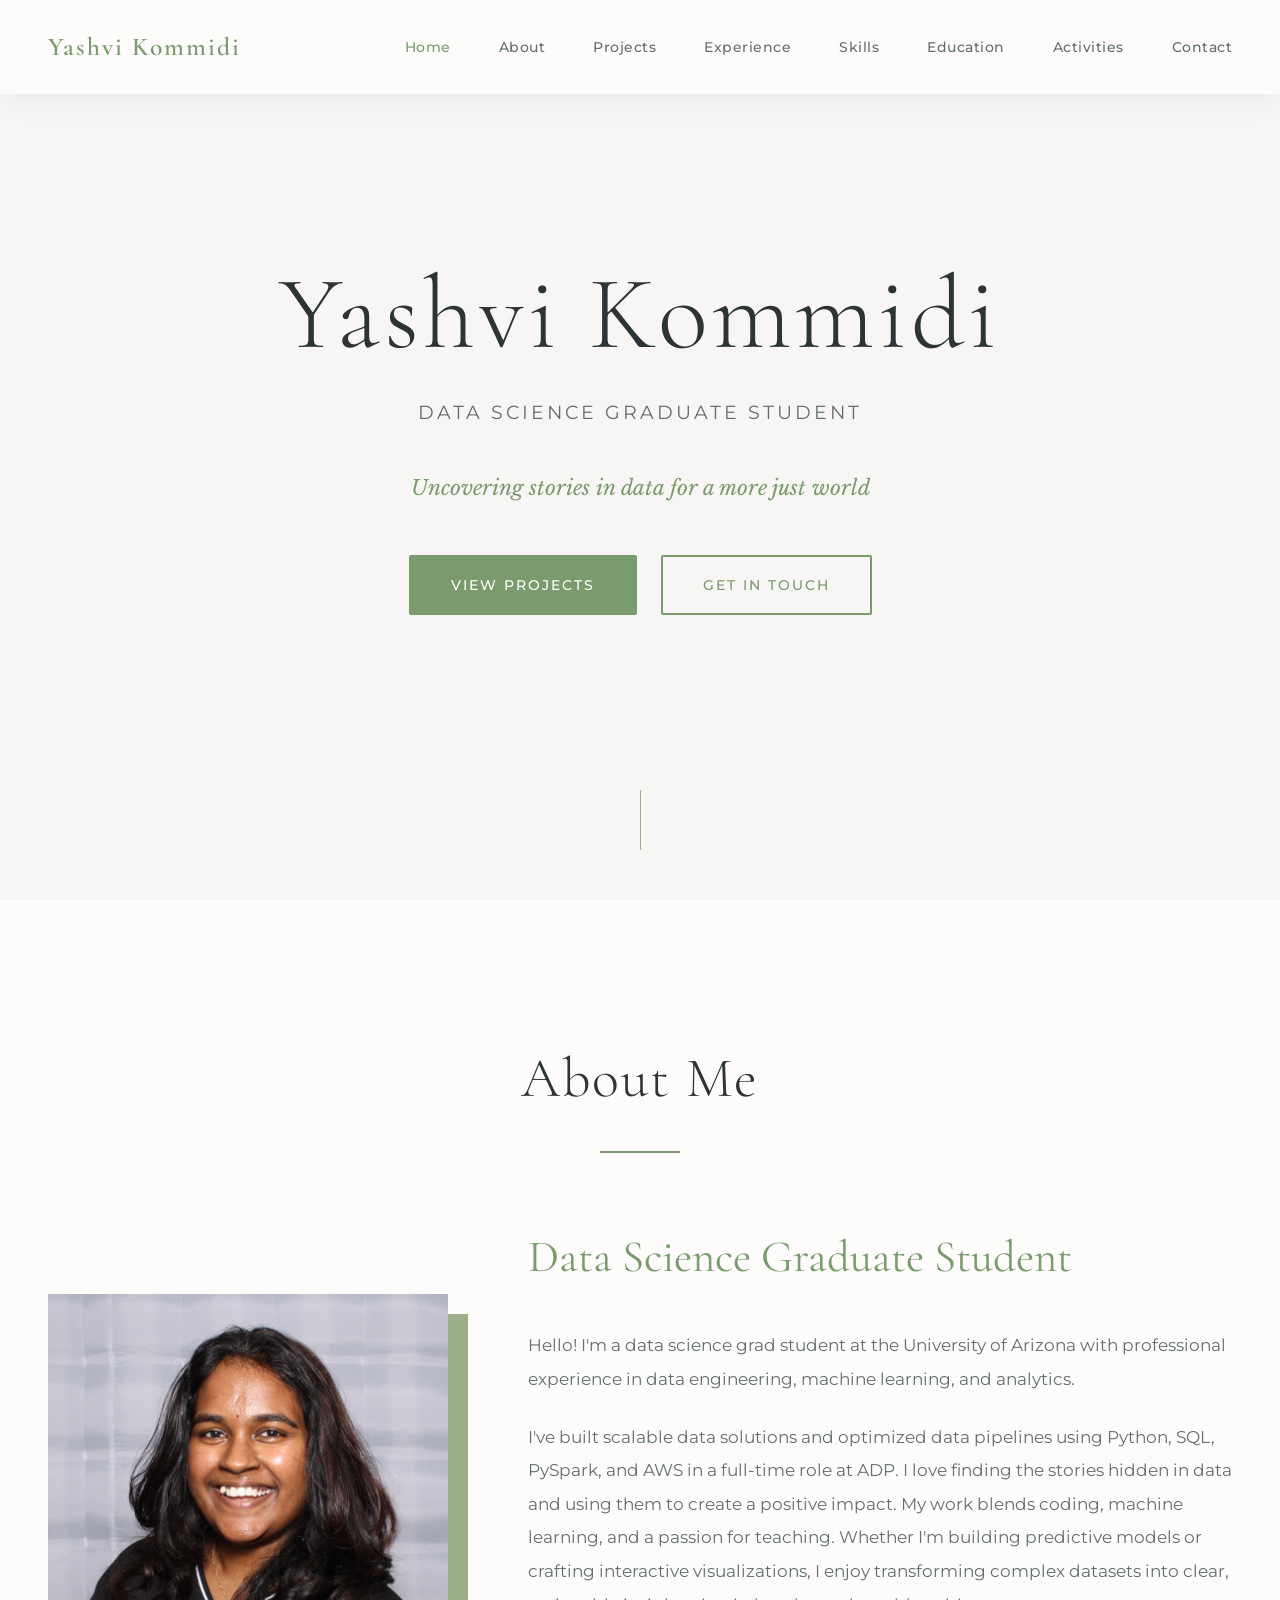
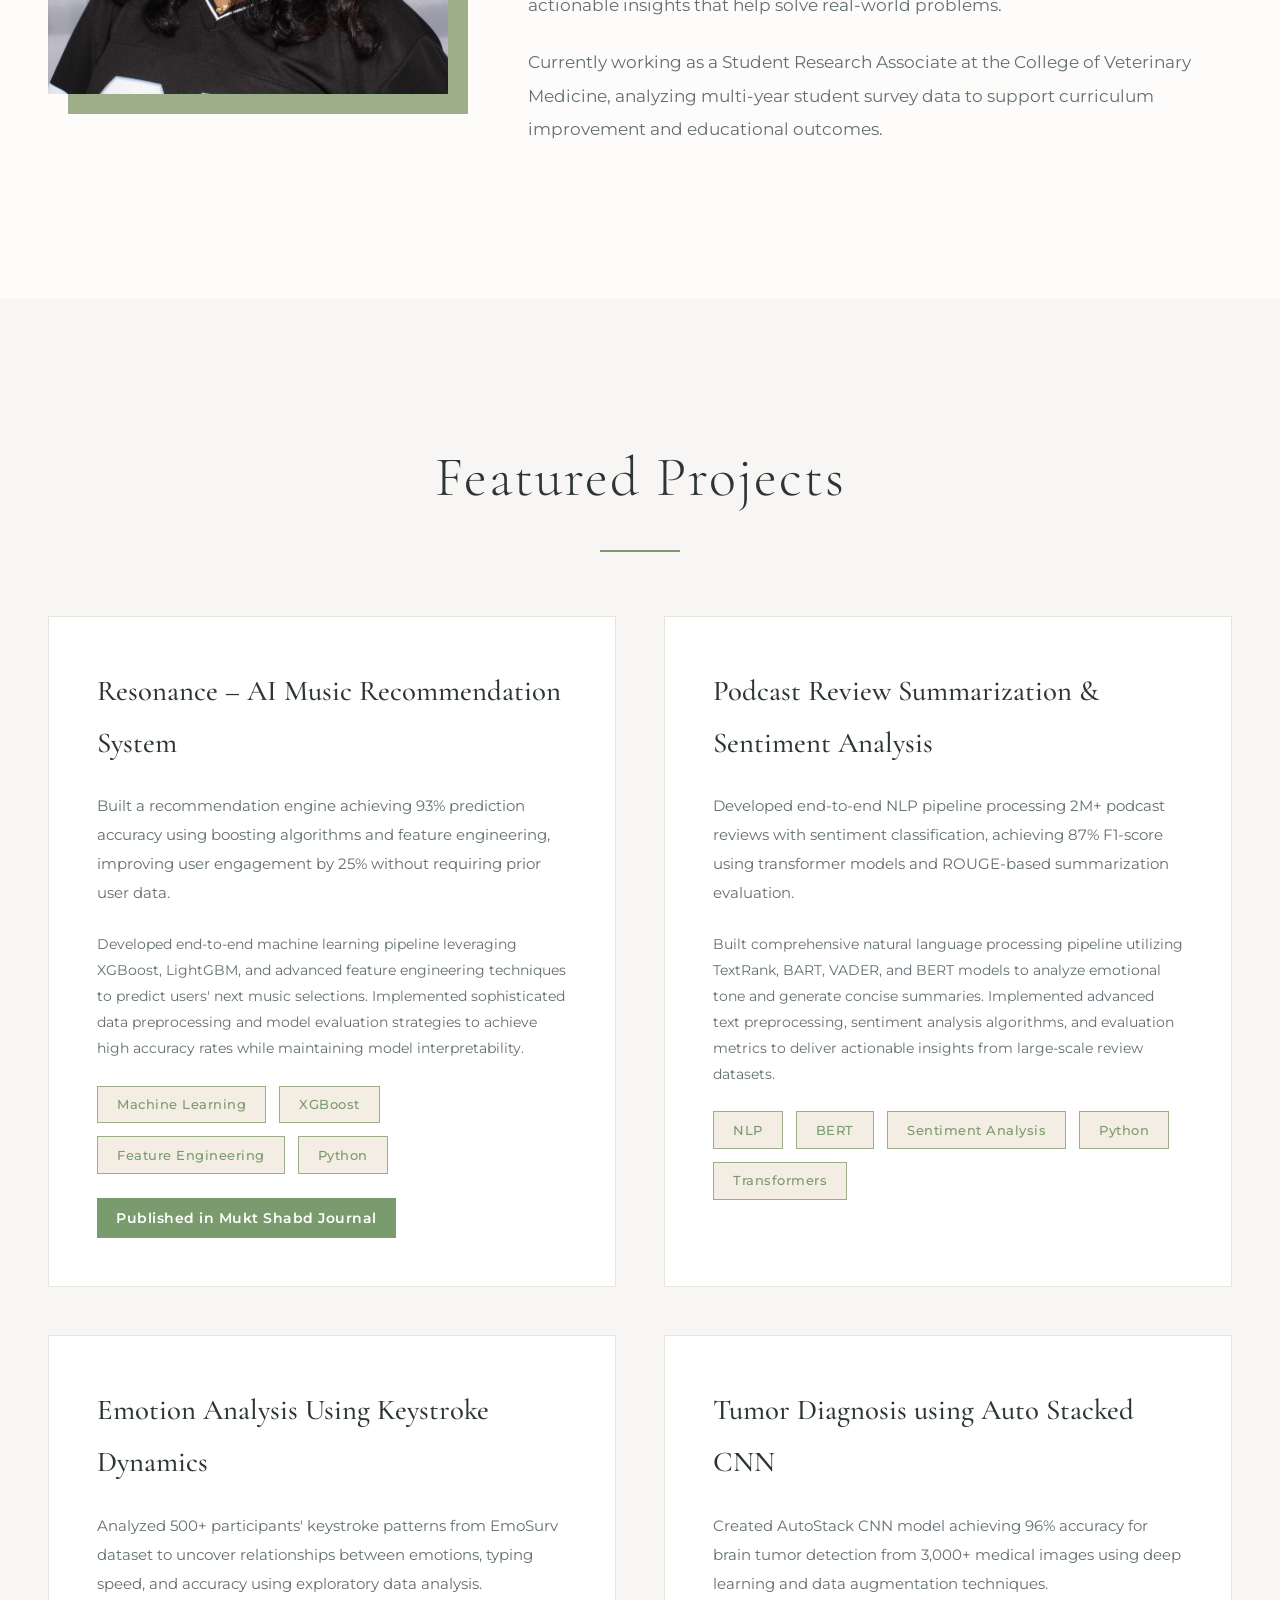
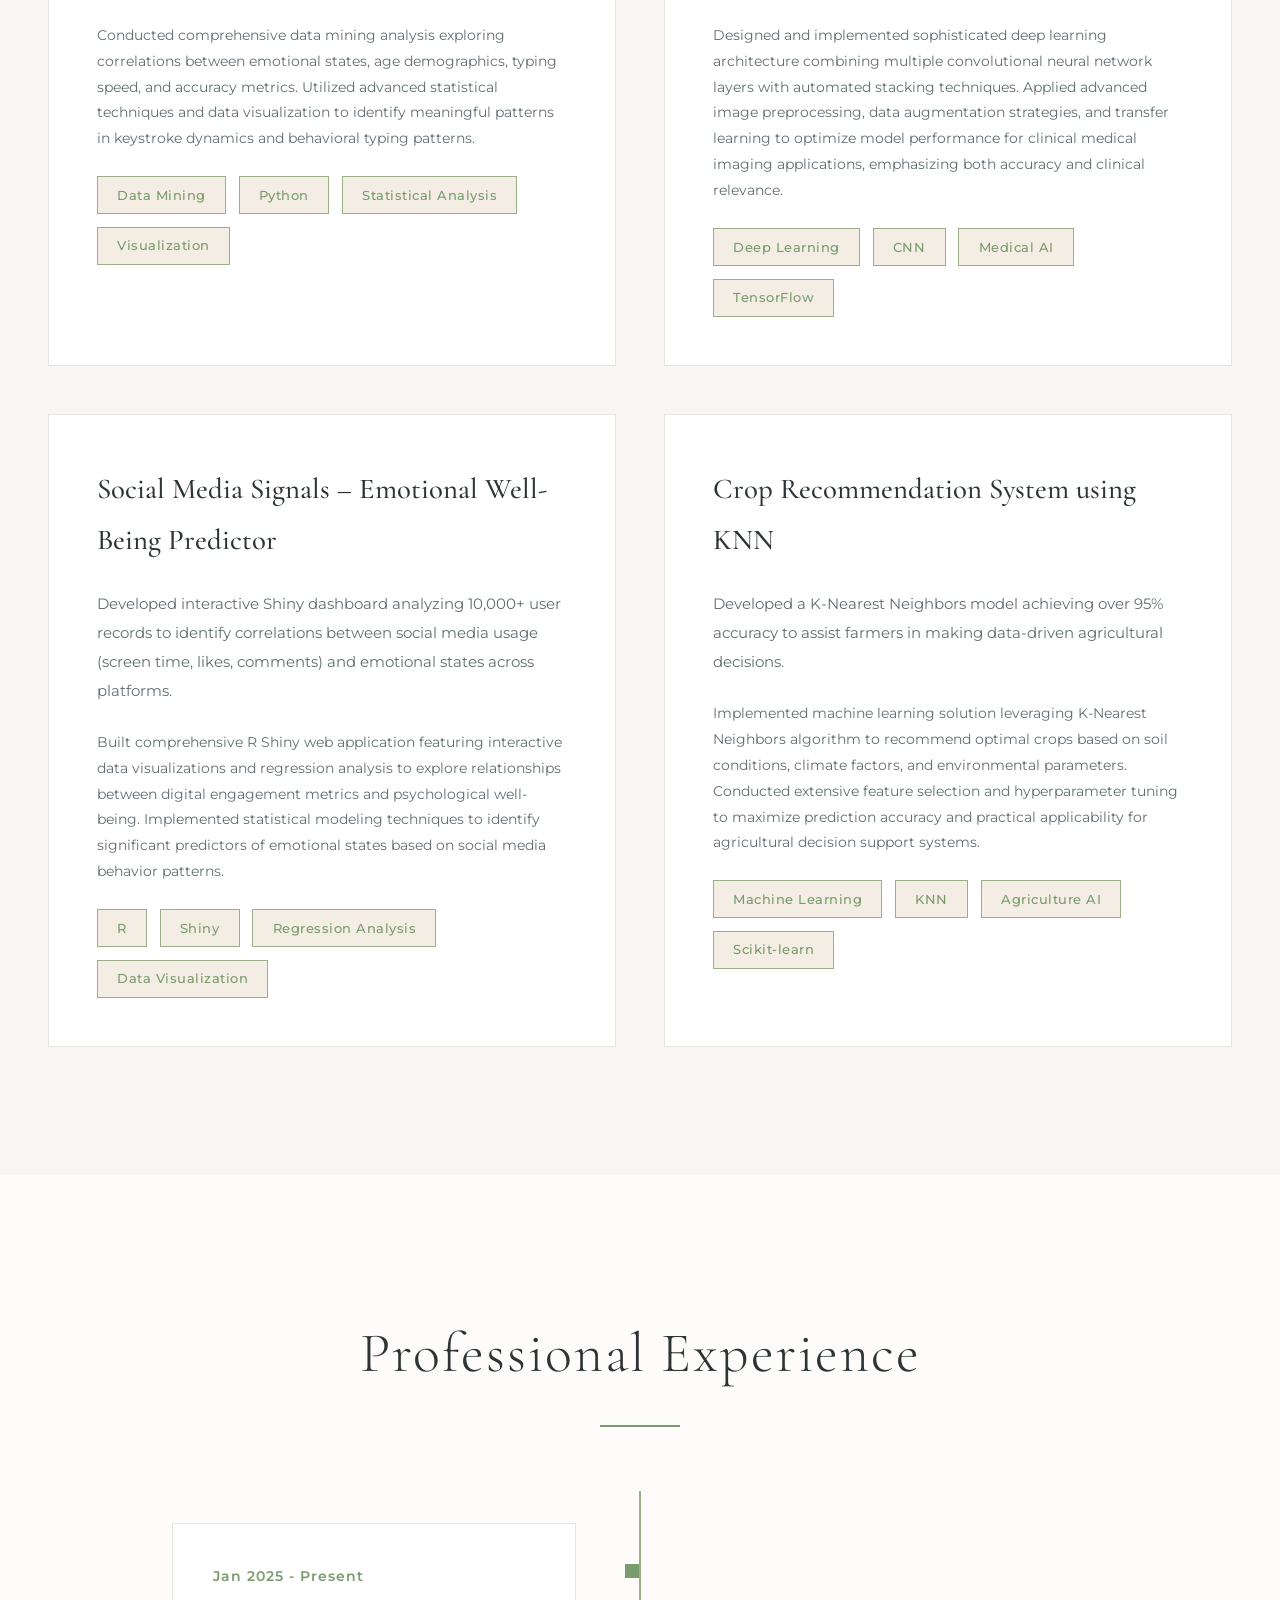
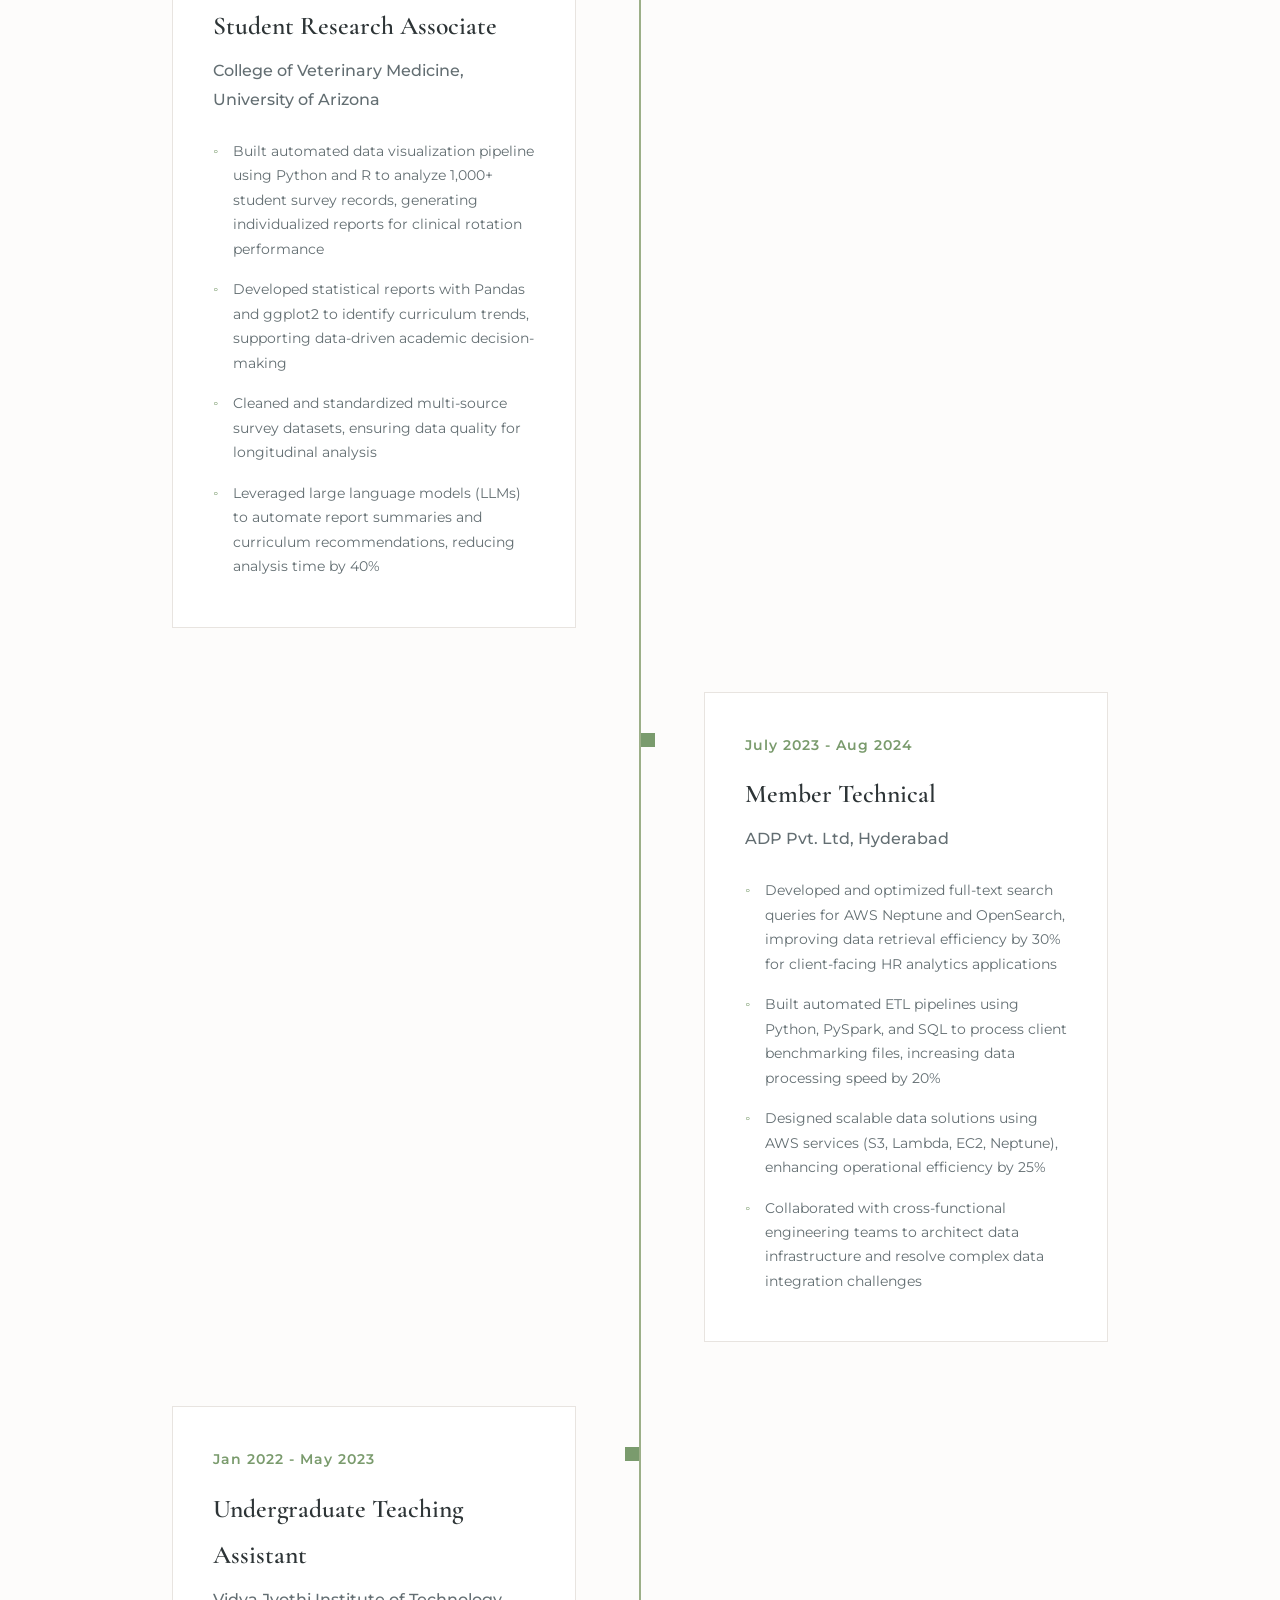
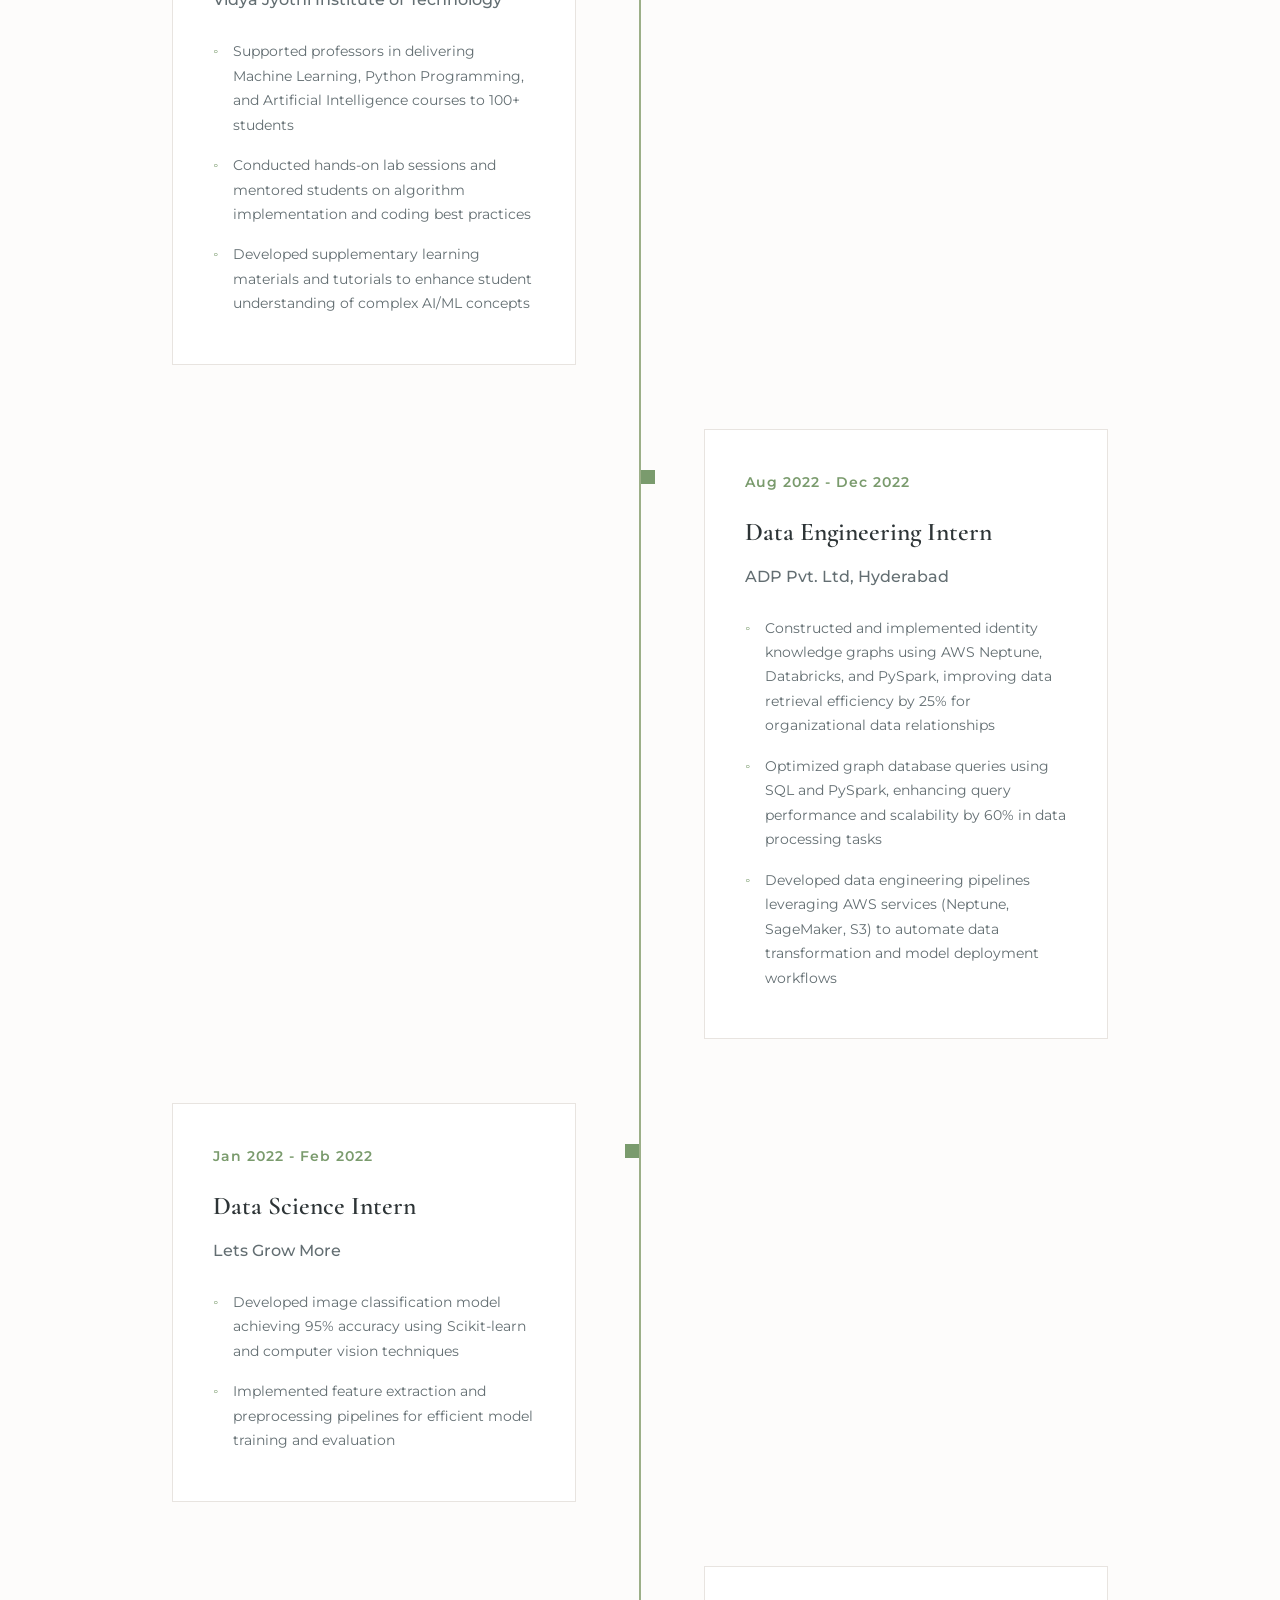
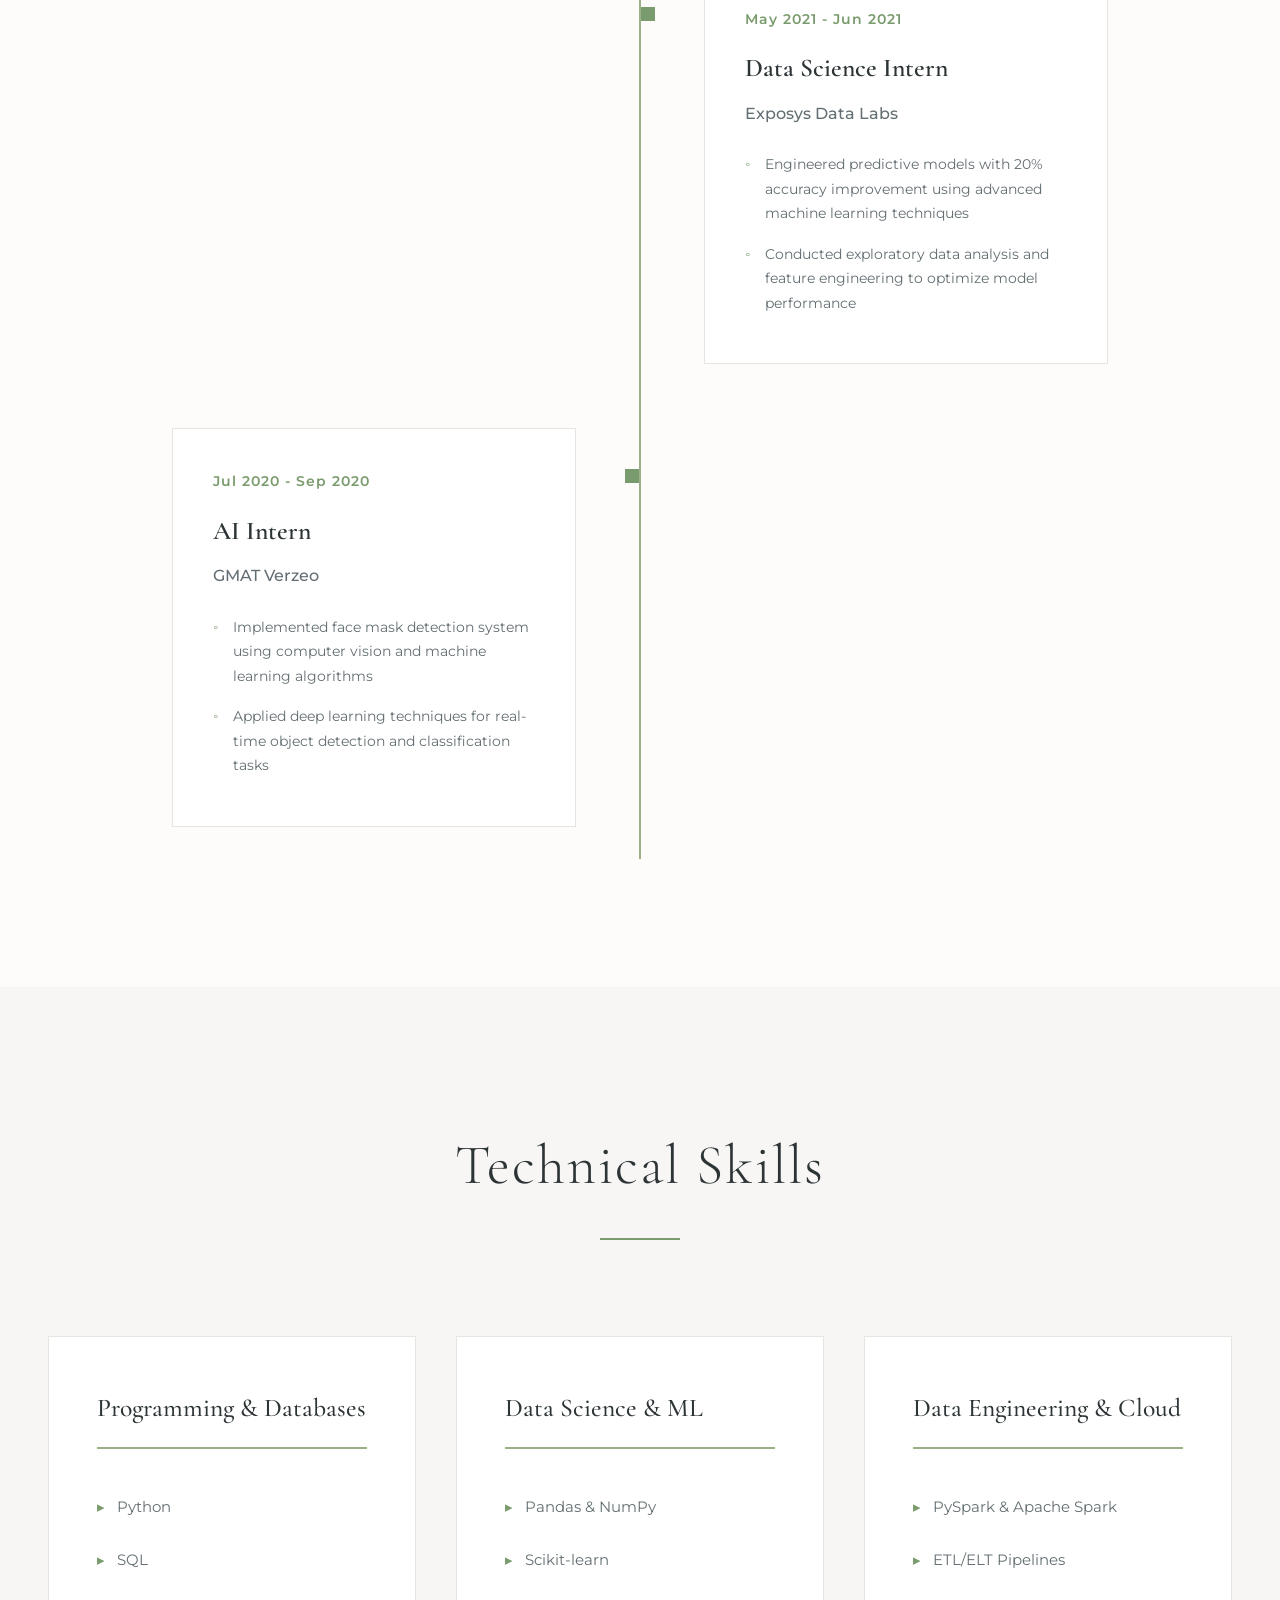
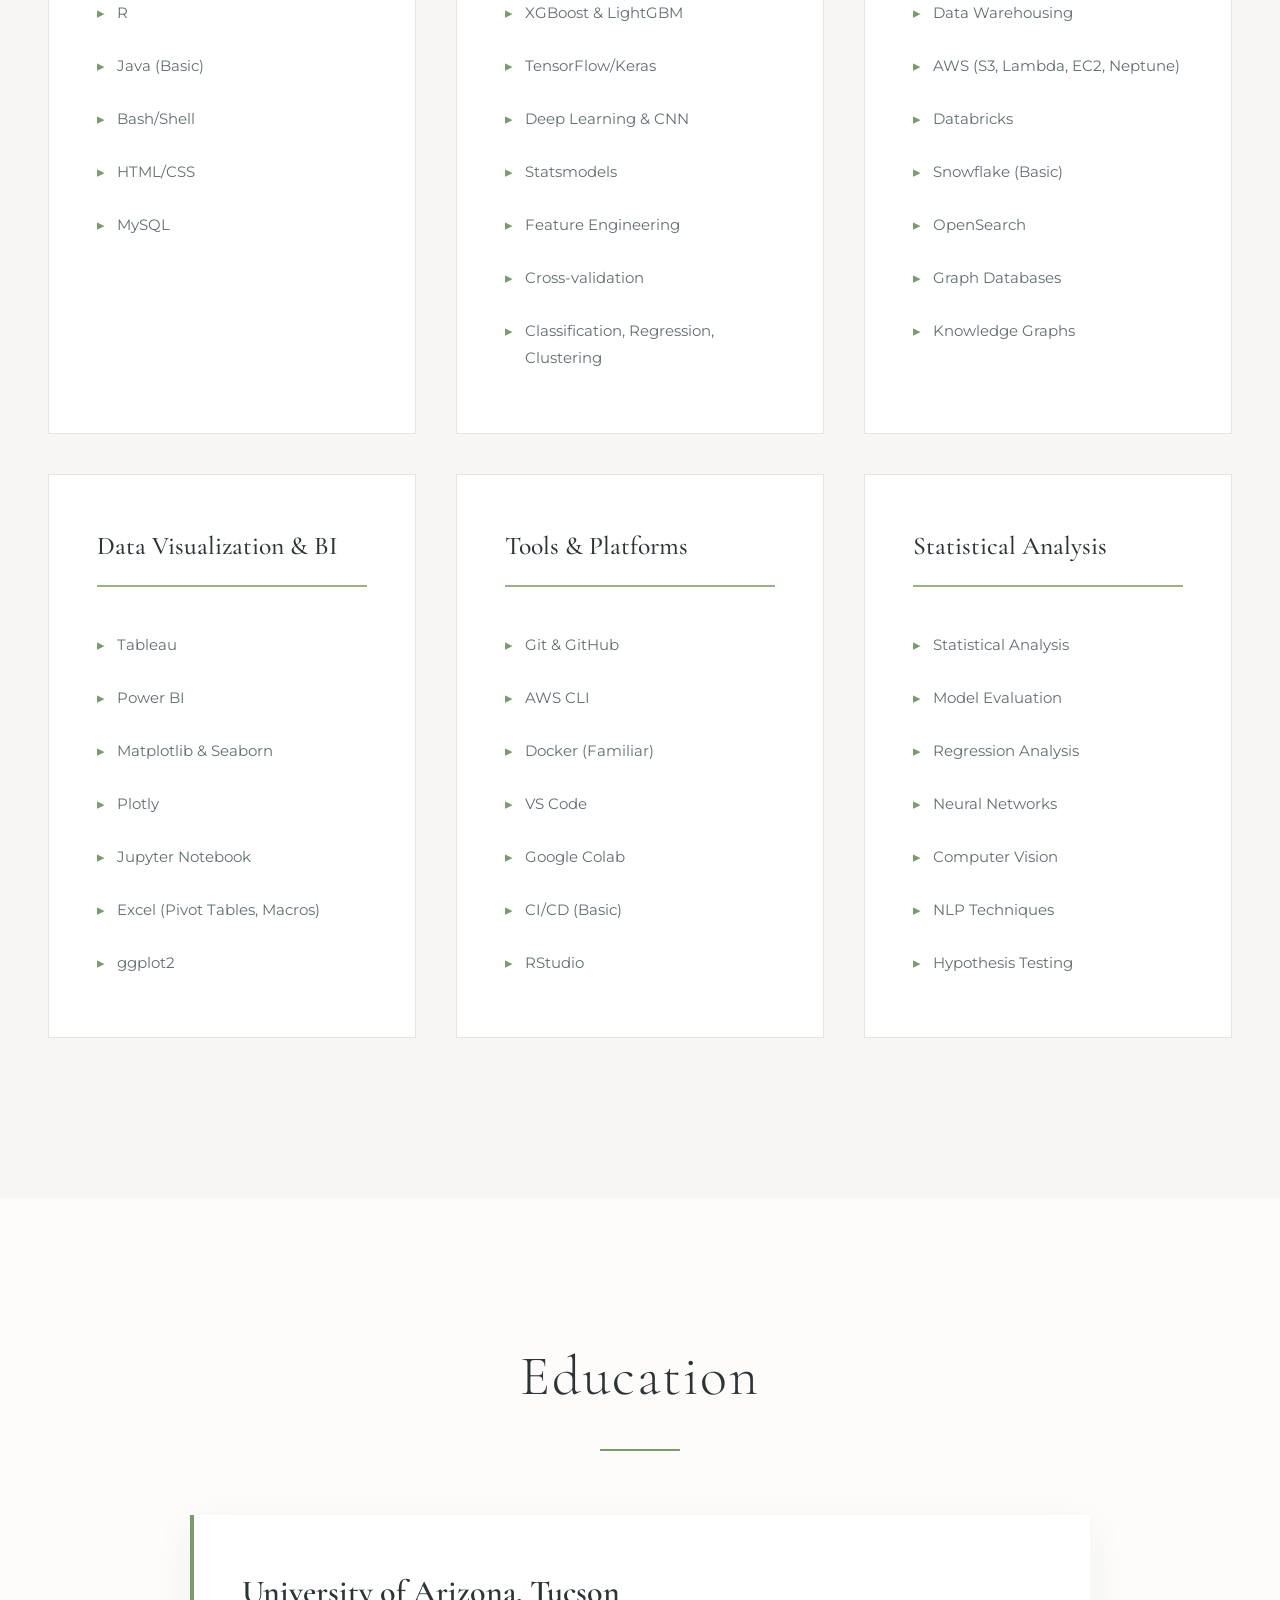
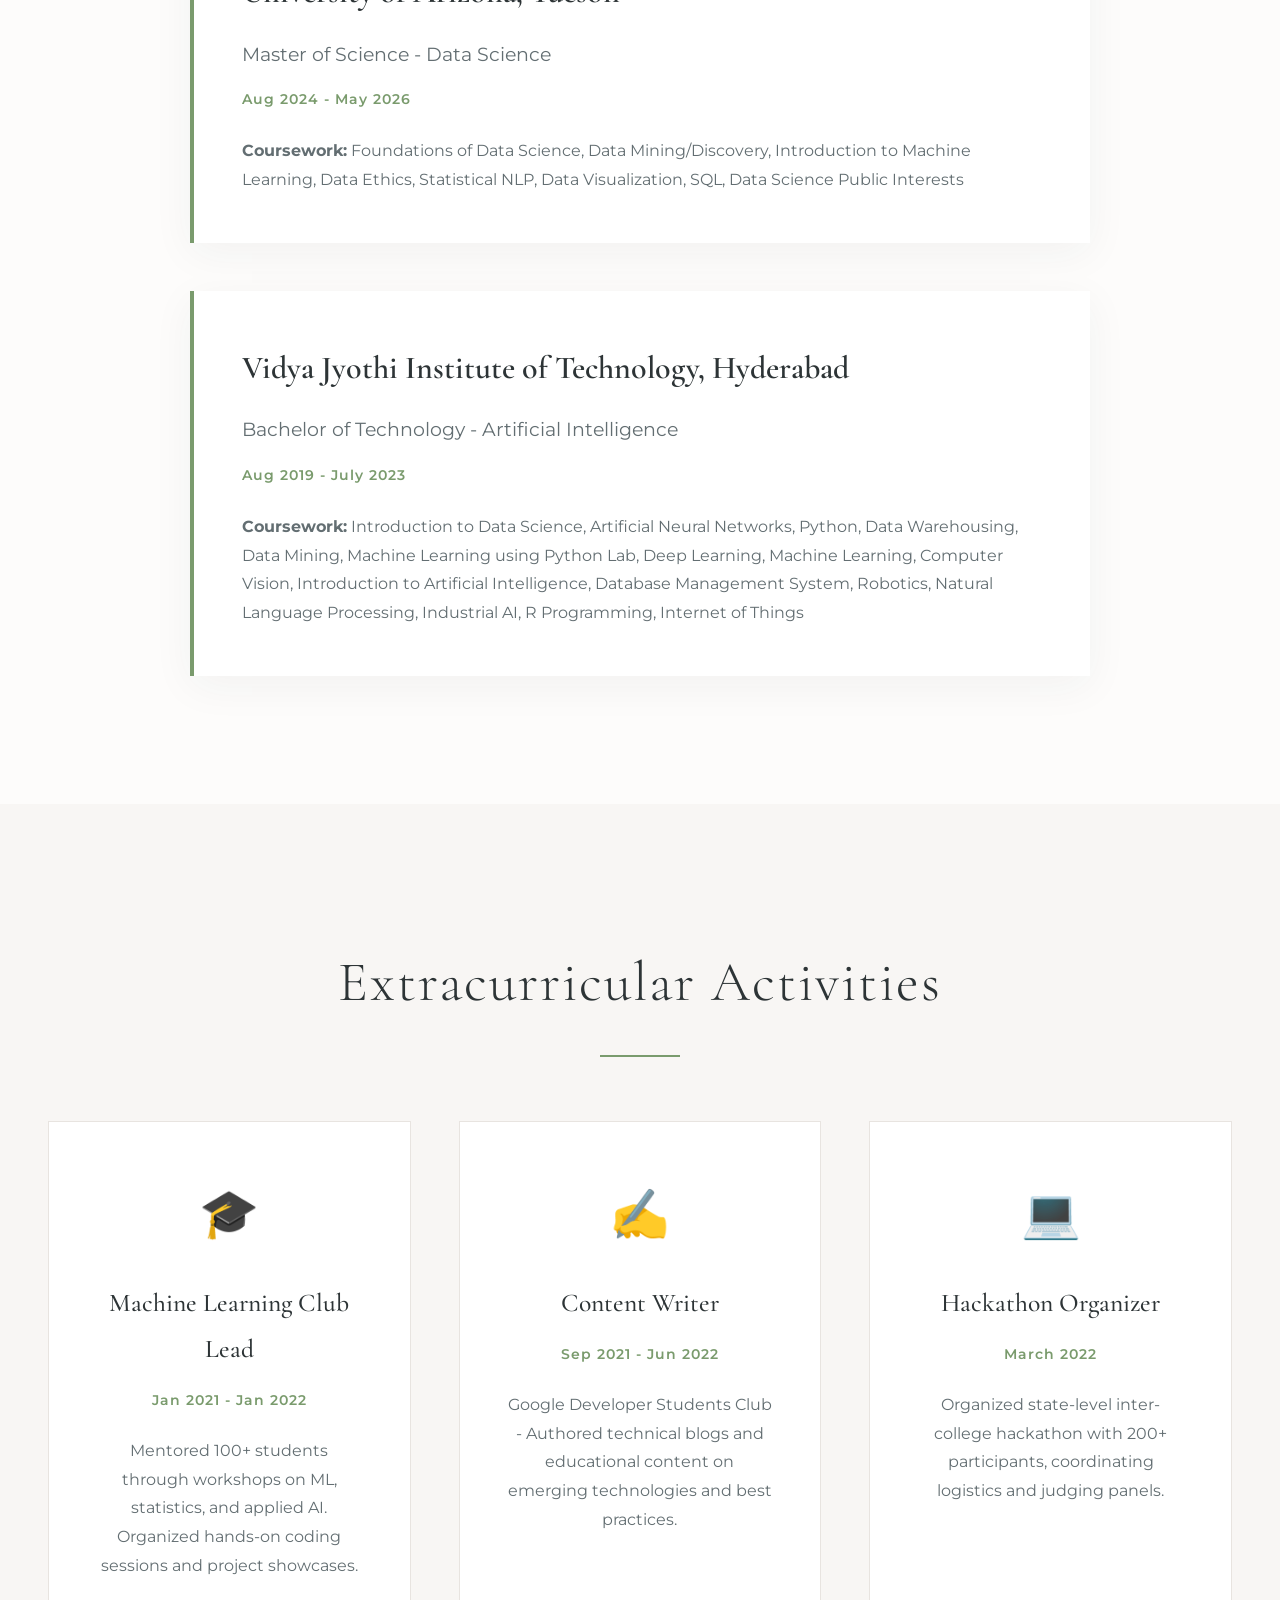
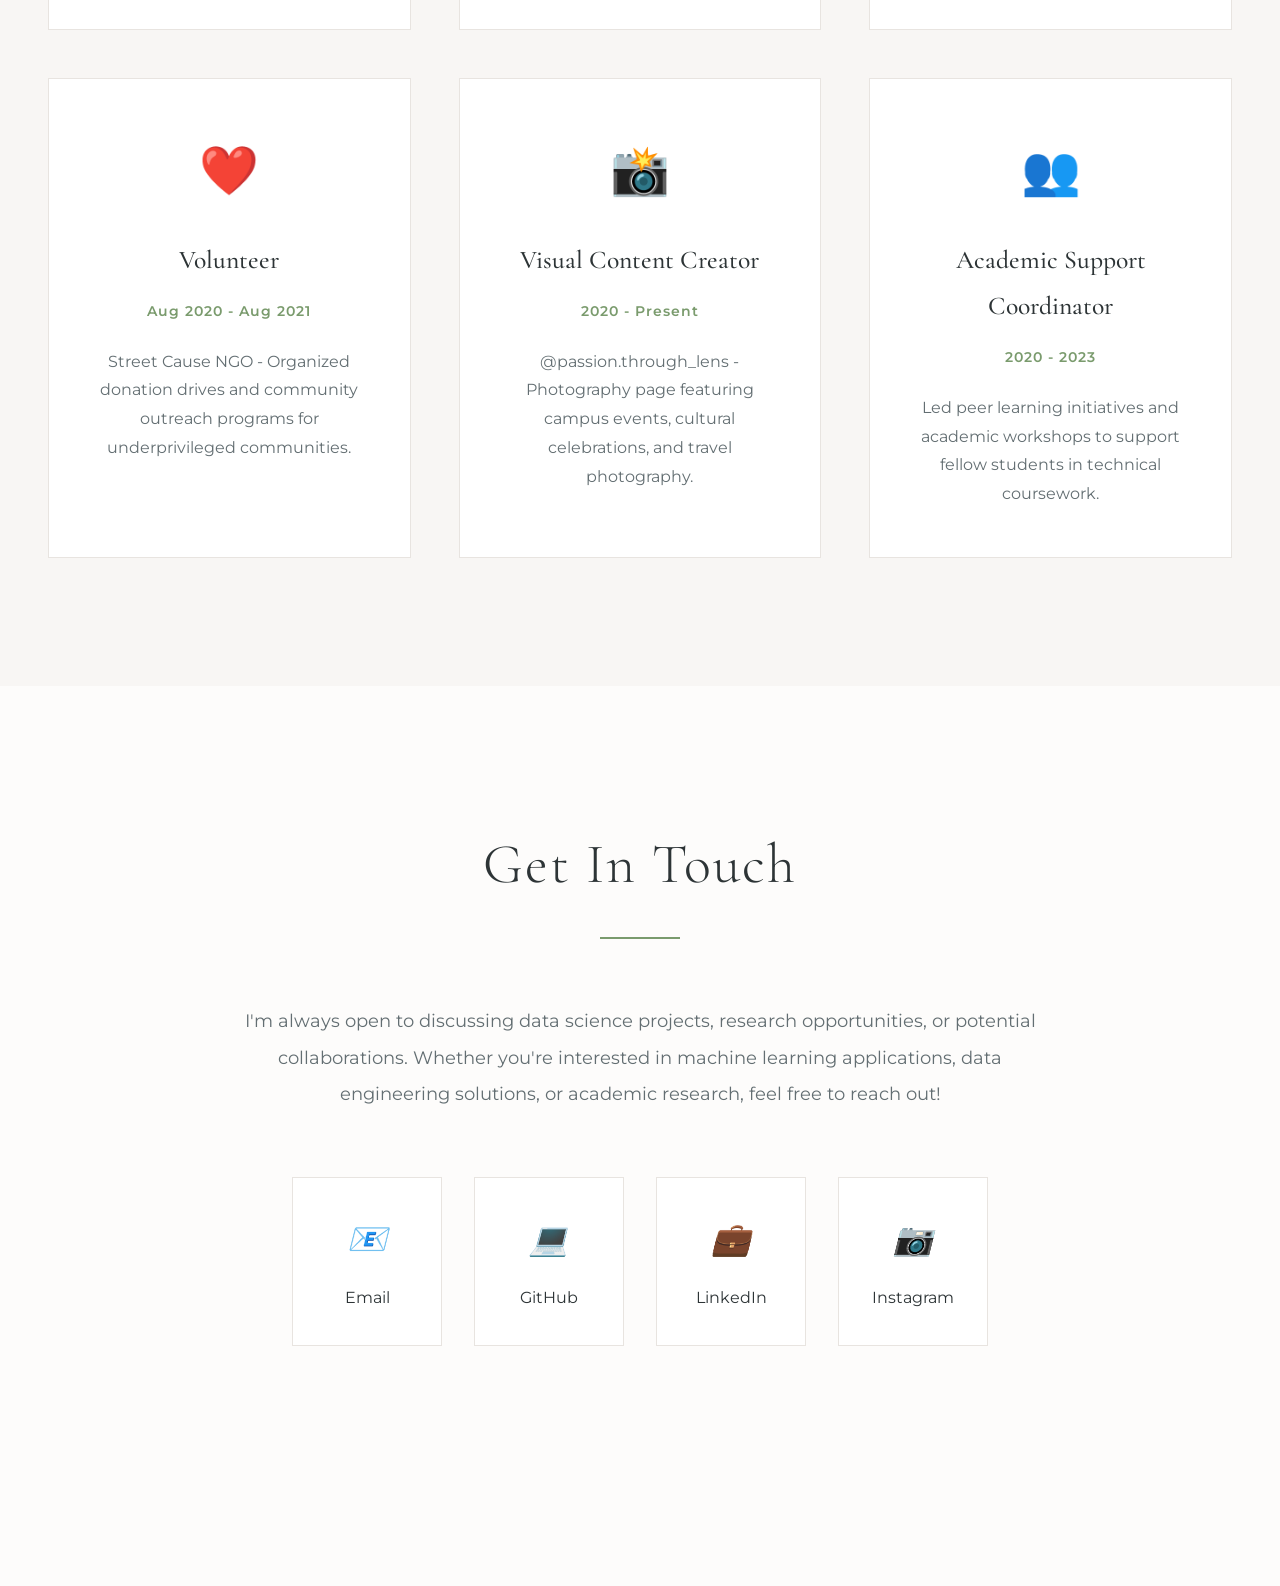
==== index.html @ 8232f69b "added skillset" ====
<!DOCTYPE html>
<html lang="en">
<head>
    <meta charset="UTF-8">
    <meta name="viewport" content="width=device-width, initial-scale=1.0">
    <title>Yashvi Kommidi | Data Science Portfolio</title>
    <link href="https://fonts.googleapis.com/css2?family=Cormorant+Garamond:wght@300;400;500;600;700&family=Montserrat:wght@300;400;500;600;700;800&family=Libre+Baskerville:ital,wght@0,400;0,700;1,400&display=swap" rel="stylesheet">
    <style>
        * {
            margin: 0;
            padding: 0;
            box-sizing: border-box;
        }

        :root {
            /* Sophisticated color palette */
            --bg-primary: #fdfcfb;
            --bg-secondary: #f8f6f4;
            --sage: #9caf88;
            --sage-dark: #7a9b6d;
            --terracotta: #c17767;
            --cream: #f4ede4;
            --charcoal: #2d3436;
            --soft-gray: #636e72;
            --accent-rose: #d4a5a5;
            --gradient-elegant: linear-gradient(135deg, #9caf88 0%, #c17767 100%);
            --shadow-soft: rgba(156, 175, 136, 0.15);
        }

        body {
            font-family: 'Montserrat', sans-serif;
            background: var(--bg-primary);
            color: var(--charcoal);
            line-height: 1.8;
            overflow-x: hidden;
        }

        h1, h2, h3 {
            font-family: 'Cormorant Garamond', serif;
            font-weight: 600;
        }

        /* Navigation */
        nav {
            position: fixed;
            top: 0;
            width: 100%;
            background: rgba(253, 252, 251, 0.98);
            padding: 1.5rem 3rem;
            z-index: 1000;
            box-shadow: 0 1px 30px rgba(45, 52, 54, 0.08);
            backdrop-filter: blur(20px);
        }

        nav .container {
            max-width: 1300px;
            margin: 0 auto;
            display: flex;
            justify-content: space-between;
            align-items: center;
        }

        nav .logo {
            font-size: 1.6rem;
            font-weight: 600;
            color: var(--sage-dark);
            font-family: 'Cormorant Garamond', serif;
            letter-spacing: 2px;
        }

        nav ul {
            display: flex;
            list-style: none;
            gap: 3rem;
            align-items: center;
        }

        nav a {
            color: var(--soft-gray);
            text-decoration: none;
            transition: all 0.3s;
            font-weight: 500;
            font-size: 0.9rem;
            letter-spacing: 0.5px;
        }

        nav a:hover {
            color: var(--sage-dark);
        }

        /* Hero Section */
        .hero {
            min-height: 100vh;
            display: flex;
            align-items: center;
            justify-content: center;
            position: relative;
            padding-top: 100px;
            background: linear-gradient(135deg, #f4ede4 0%, #fdfcfb 100%);
        }

        .hero-content {
            text-align: center;
            max-width: 900px;
            padding: 3rem;
        }

        .hero h1 {
            font-size: 6.5rem;
            margin-bottom: 1.5rem;
            color: var(--charcoal);
            animation: fadeInUp 1s ease;
            letter-spacing: 4px;
            font-weight: 300;
            line-height: 1.1;
        }

        .hero .subtitle {
            font-family: 'Montserrat', sans-serif;
            font-size: 1.2rem;
            letter-spacing: 3px;
            color: var(--soft-gray);
            margin-bottom: 2.5rem;
            animation: fadeInUp 1s ease 0.1s both;
            text-transform: uppercase;
            font-weight: 400;
        }

        .hero .tagline {
            font-size: 1.3rem;
            color: var(--sage-dark);
            margin-bottom: 3rem;
            animation: fadeInUp 1s ease 0.2s both;
            font-style: italic;
            font-family: 'Libre Baskerville', serif;
        }

        .hero .cta-buttons {
            display: flex;
            gap: 1.5rem;
            justify-content: center;
            animation: fadeInUp 1s ease 0.4s both;
        }

        .btn {
            padding: 1rem 2.5rem;
            border-radius: 2px;
            text-decoration: none;
            font-weight: 500;
            transition: all 0.4s;
            cursor: pointer;
            font-family: 'Montserrat', sans-serif;
            letter-spacing: 2px;
            text-transform: uppercase;
            font-size: 0.85rem;
            border: 2px solid var(--sage-dark);
        }

        .btn-primary {
            background: var(--sage-dark);
            color: white;
        }

        .btn-secondary {
            background: transparent;
            color: var(--sage-dark);
        }

        .btn:hover {
            transform: translateY(-3px);
            box-shadow: 0 15px 35px var(--shadow-soft);
        }

        /* Decorative element */
        .scroll-line {
            position: absolute;
            bottom: 50px;
            left: 50%;
            transform: translateX(-50%);
            width: 1px;
            height: 60px;
            background: var(--sage);
            animation: scrollDown 2s infinite;
        }

        @keyframes scrollDown {
            0%, 100% { opacity: 0; transform: translateX(-50%) translateY(0); }
            50% { opacity: 1; transform: translateX(-50%) translateY(20px); }
        }

        /* Section Styles */
        section {
            min-height: 100vh;
            padding: 8rem 3rem;
            position: relative;
        }

        section:nth-child(even) {
            background: var(--bg-secondary);
        }

        .container {
            max-width: 1300px;
            margin: 0 auto;
        }

        .section-title {
            font-size: 3.5rem;
            margin-bottom: 4rem;
            text-align: center;
            color: var(--charcoal);
            letter-spacing: 2px;
            position: relative;
            padding-bottom: 1.5rem;
            font-weight: 300;
        }

        .section-title::after {
            content: '';
            position: absolute;
            bottom: 0;
            left: 50%;
            transform: translateX(-50%);
            width: 80px;
            height: 2px;
            background: var(--sage-dark);
        }

        /* About Section */
        .about-content {
            display: grid;
            grid-template-columns: 1fr 2fr;
            gap: 5rem;
            align-items: center;
        }

        .profile-img-container {
            position: relative;
            width: 400px;
            height: 400px;
            margin: 0 auto;
        }

        .profile-img {
            width: 100%;
            height: 100%;
            border-radius: 0;
            object-fit: cover;
            object-position: center;
            box-shadow: 20px 20px 0 var(--sage);
            transition: all 0.5s;
        }

        .profile-img:hover {
            box-shadow: 25px 25px 0 var(--sage);
            transform: translate(-5px, -5px);
        }

        .about-text h3 {
            font-size: 2.8rem;
            margin-bottom: 2rem;
            color: var(--sage-dark);
            font-weight: 400;
        }

        .about-text p {
            color: var(--soft-gray);
            margin-bottom: 1.5rem;
            font-size: 1.05rem;
            line-height: 2;
        }

        /* Projects Section - Enhanced Hover */
        .projects-grid {
            display: grid;
            grid-template-columns: repeat(auto-fit, minmax(400px, 1fr));
            gap: 3rem;
        }

        .project-card {
            background: white;
            padding: 3rem;
            transition: all 0.5s ease;
            border: 1px solid #e8e4e0;
            position: relative;
            cursor: pointer;
            text-decoration: none;
            color: inherit;
            display: block;
            transform-origin: center;
        }

        .project-card::before {
            content: '';
            position: absolute;
            top: 0;
            left: 0;
            width: 4px;
            height: 0;
            background: var(--sage-dark);
            transition: height 0.4s;
        }

        .project-card:hover::before {
            height: 100%;
        }

        /* Enhanced hover - scale up for better readability */
        .project-card:hover {
            transform: scale(1.12);
            box-shadow: 0 30px 80px rgba(45, 52, 54, 0.15);
            border-color: var(--sage-dark);
            z-index: 100;
        }

        .project-card h3 {
            color: var(--charcoal);
            margin-bottom: 1.5rem;
            font-size: 1.8rem;
            font-weight: 500;
        }

        .project-card p {
            color: var(--soft-gray);
            margin-bottom: 1.5rem;
            line-height: 1.9;
            font-size: 0.95rem;
        }

        .project-details {
            color: var(--soft-gray);
            font-size: 0.9rem;
            line-height: 1.8;
            margin-top: 1rem;
        }

        .project-tags {
            display: flex;
            flex-wrap: wrap;
            gap: 0.8rem;
            margin-top: 1.5rem;
        }

        .tag {
            background: var(--cream);
            color: var(--sage-dark);
            padding: 0.4rem 1.2rem;
            font-size: 0.8rem;
            font-weight: 500;
            letter-spacing: 0.5px;
            border: 1px solid var(--sage);
        }

        /* Timeline with Enhanced Hover */
        .timeline {
            position: relative;
            max-width: 1000px;
            margin: 0 auto;
        }

        .timeline::before {
            content: '';
            position: absolute;
            width: 2px;
            background: var(--sage);
            top: 0;
            bottom: 0;
            left: 50%;
            margin-left: -1px;
        }

        .timeline-item {
            padding: 2rem;
            position: relative;
            width: 50%;
            animation: fadeInUp 1s ease;
        }

        .timeline-item:nth-child(odd) {
            left: 0;
            padding-right: 4rem;
        }

        .timeline-item:nth-child(even) {
            left: 50%;
            padding-left: 4rem;
        }

        .timeline-content {
            background: white;
            padding: 2.5rem;
            position: relative;
            border: 1px solid #e8e4e0;
            transition: all 0.5s ease;
            transform-origin: center;
        }

        /* Enhanced hover - scale up for better readability */
        .timeline-content:hover {
            transform: scale(1.12);
            box-shadow: 0 30px 80px rgba(45, 52, 54, 0.15);
            border-color: var(--sage-dark);
            z-index: 100;
        }

        .timeline-content::before {
            content: '';
            position: absolute;
            width: 14px;
            height: 14px;
            background: var(--sage-dark);
            top: 2.5rem;
            transition: all 0.3s;
        }

        .timeline-content:hover::before {
            width: 18px;
            height: 18px;
        }

        .timeline-item:nth-child(odd) .timeline-content::before {
            right: -4rem;
        }

        .timeline-item:nth-child(even) .timeline-content::before {
            left: -4rem;
        }

        .timeline-date {
            color: var(--sage-dark);
            font-weight: 600;
            margin-bottom: 0.8rem;
            font-size: 0.9rem;
            letter-spacing: 1px;
        }

        .timeline-content h3 {
            color: var(--charcoal);
            margin-bottom: 0.5rem;
            font-size: 1.6rem;
        }

        .timeline-content h4 {
            color: var(--soft-gray);
            margin-bottom: 1rem;
            font-weight: 500;
            font-family: 'Montserrat', sans-serif;
        }

        .timeline-content ul {
            list-style: none;
            padding: 0;
            margin-top: 1rem;
        }

        .timeline-content ul li {
            color: var(--soft-gray);
            padding: 0.5rem 0;
            padding-left: 20px;
            position: relative;
            font-size: 0.9rem;
            line-height: 1.7;
        }

        .timeline-content ul li::before {
            content: '◦';
            position: absolute;
            left: 0;
            color: var(--sage-dark);
        }

        /* Skills Section */
        .skills-grid {
            display: grid;
            grid-template-columns: repeat(auto-fit, minmax(300px, 1fr));
            gap: 2.5rem;
            padding: 2rem 0;
        }

        .skill-card {
            background: white;
            padding: 3rem;
            text-align: left;
            transition: all 0.4s ease;
            border: 1px solid #e8e4e0;
            transform-origin: center;
        }

        .skill-card:hover {
            transform: scale(1.08);
            box-shadow: 0 25px 70px rgba(45, 52, 54, 0.12);
            border-color: var(--sage-dark);
            z-index: 10;
        }

        .skill-card h3 {
            color: var(--charcoal);
            margin-bottom: 2rem;
            font-size: 1.6rem;
            font-weight: 500;
            border-bottom: 2px solid var(--sage);
            padding-bottom: 1rem;
        }

        .skill-list {
            list-style: none;
            padding: 0;
        }

        .skill-list li {
            color: var(--soft-gray);
            padding: 0.8rem 0;
            font-size: 0.95rem;
            position: relative;
            padding-left: 20px;
        }

        .skill-list li::before {
            content: '▸';
            position: absolute;
            left: 0;
            color: var(--sage-dark);
        }

        /* Education Section */
        .education-grid {
            display: grid;
            gap: 3rem;
            max-width: 900px;
            margin: 0 auto;
        }

        .education-card {
            background: white;
            padding: 3rem;
            border-left: 4px solid var(--sage-dark);
            transition: all 0.4s;
            box-shadow: 0 10px 40px rgba(45, 52, 54, 0.05);
        }

        .education-card:hover {
            box-shadow: 0 20px 60px rgba(45, 52, 54, 0.1);
            transform: translateX(10px);
        }

        .education-card h3 {
            color: var(--charcoal);
            margin-bottom: 1rem;
            font-size: 2rem;
        }

        .education-card .degree {
            font-size: 1.2rem;
            margin-bottom: 1rem;
            color: var(--soft-gray);
            font-family: 'Montserrat', sans-serif;
        }

        .education-card .date {
            color: var(--sage-dark);
            margin-bottom: 1.5rem;
            font-weight: 600;
            font-size: 0.9rem;
            letter-spacing: 1px;
        }

        .education-card p {
            color: var(--soft-gray);
        }

        /* Extracurricular Section - Enhanced with Zoom Hover */
        .extra-grid {
            display: grid;
            grid-template-columns: repeat(auto-fit, minmax(350px, 1fr));
            gap: 3rem;
        }

        .extra-card {
            background: white;
            padding: 3rem;
            text-align: center;
            transition: all 0.5s ease;
            border: 1px solid #e8e4e0;
            text-decoration: none;
            color: inherit;
            display: block;
            transform-origin: center;
        }

        /* Enhanced hover - scale up for better readability */
        .extra-card:hover {
            transform: scale(1.12);
            box-shadow: 0 30px 80px rgba(45, 52, 54, 0.15);
            border-color: var(--sage-dark);
            z-index: 100;
        }

        .extra-icon {
            font-size: 3rem;
            margin-bottom: 1.5rem;
            transition: transform 0.3s ease;
        }

        .extra-card:hover .extra-icon {
            transform: scale(1.2);
        }

        .extra-card h3 {
            color: var(--charcoal);
            margin-bottom: 1rem;
            font-size: 1.6rem;
            font-weight: 500;
        }

        .extra-card .date {
            color: var(--sage-dark);
            font-weight: 600;
            margin-bottom: 1.5rem;
            font-size: 0.85rem;
            letter-spacing: 1px;
        }

        .extra-card p {
            color: var(--soft-gray);
        }

        /* Contact Section */
        .contact-container {
            max-width: 800px;
            margin: 0 auto;
            text-align: center;
        }

        .contact-container p {
            color: var(--soft-gray);
            font-size: 1.15rem;
            line-height: 2;
        }

        .contact-links {
            display: flex;
            justify-content: center;
            gap: 2rem;
            margin-top: 4rem;
            flex-wrap: wrap;
        }

        .contact-link {
            background: white;
            padding: 2rem;
            text-decoration: none;
            color: var(--charcoal);
            transition: all 0.4s;
            min-width: 150px;
            border: 1px solid #e8e4e0;
        }

        .contact-link:hover {
            box-shadow: 0 15px 50px rgba(45, 52, 54, 0.08);
            border-color: var(--sage);
            transform: translateY(-5px);
        }

        .contact-link i {
            font-size: 2rem;
            display: block;
            margin-bottom: 1rem;
        }

        /* Animations */
        @keyframes fadeInUp {
            from {
                opacity: 0;
                transform: translateY(30px);
            }
            to {
                opacity: 1;
                transform: translateY(0);
            }
        }

        .fade-in {
            animation: fadeInUp 1s ease;
        }

        /* Publication Badge */
        .publication-badge {
            display: inline-block;
            background: var(--sage-dark);
            color: white;
            padding: 0.5rem 1.2rem;
            margin-top: 1.5rem;
            font-weight: 600;
            font-size: 0.85rem;
            letter-spacing: 0.5px;
        }

        /* Hamburger Menu */
        .hamburger {
            display: none;
            flex-direction: column;
            cursor: pointer;
            gap: 5px;
        }

        .hamburger span {
            width: 25px;
            height: 3px;
            background: var(--sage-dark);
            transition: all 0.3s;
        }

        /* Responsive */
        @media (max-width: 1024px) {
            nav ul {
                gap: 2rem;
            }

            .projects-grid {
                grid-template-columns: repeat(auto-fit, minmax(300px, 1fr));
            }
        }

        @media (max-width: 768px) {
            /* Navigation */
            nav {
                padding: 1rem 1.5rem;
            }

            .hamburger {
                display: flex;
            }

            nav ul {
                display: none;
                position: absolute;
                top: 100%;
                left: 0;
                width: 100%;
                background: rgba(253, 252, 251, 0.98);
                flex-direction: column;
                gap: 0;
                padding: 1rem 0;
                box-shadow: 0 10px 30px rgba(45, 52, 54, 0.1);
            }

            nav ul.active {
                display: flex;
            }

            nav ul li {
                width: 100%;
                text-align: center;
                padding: 1rem 0;
                border-bottom: 1px solid #e8e4e0;
            }

            nav .logo {
                font-size: 1.3rem;
            }

            /* Hero */
            .hero {
                padding: 5rem 1.5rem;
            }

            .hero h1 {
                font-size: 3rem;
                letter-spacing: 2px;
            }

            .hero .subtitle {
                font-size: 0.9rem;
                letter-spacing: 2px;
            }

            .hero .tagline {
                font-size: 1.1rem;
            }

            .hero .cta-buttons {
                flex-direction: column;
                gap: 1rem;
            }

            .btn {
                padding: 0.9rem 2rem;
                font-size: 0.8rem;
            }

            /* About */
            .about-content {
                grid-template-columns: 1fr;
                text-align: center;
                gap: 3rem;
            }

            .profile-img-container {
                width: 280px;
                height: 280px;
            }

            .profile-img {
                box-shadow: 15px 15px 0 var(--sage);
            }

            .about-text h3 {
                font-size: 2rem;
            }

            .about-text p {
                font-size: 1rem;
            }

            /* Projects */
            .projects-grid {
                grid-template-columns: 1fr;
                gap: 2rem;
            }

            .project-card {
                padding: 2rem;
            }

            .project-card h3 {
                font-size: 1.5rem;
            }

            /* Reduce hover scale on mobile */
            .project-card:hover {
                transform: scale(1.02);
            }

            /* Timeline */
            .timeline::before {
                left: 30px;
            }

            .timeline-item {
                width: 100%;
                padding-left: 80px;
                padding-right: 1rem;
            }

            .timeline-item:nth-child(odd),
            .timeline-item:nth-child(even) {
                left: 0;
                padding-left: 80px;
                padding-right: 1rem;
            }

            .timeline-content {
                padding: 1.5rem;
            }

            .timeline-content:hover {
                transform: scale(1.02);
            }

            .timeline-content::before {
                left: -4rem !important;
            }

            .timeline-content h3 {
                font-size: 1.3rem;
            }

            /* Skills */
            .skills-grid {
                grid-template-columns: 1fr;
                gap: 2rem;
            }

            .skill-card {
                padding: 2rem;
            }

            .skill-card h3 {
                font-size: 1.4rem;
            }

            /* Education */
            .education-card {
                padding: 2rem;
            }

            .education-card h3 {
                font-size: 1.6rem;
            }

            /* Extracurricular */
            .extra-grid {
                grid-template-columns: 1fr;
                gap: 2rem;
            }

            .extra-card {
                padding: 2rem;
            }

            /* Reduce hover scale on mobile */
            .extra-card:hover {
                transform: scale(1.02);
            }

            /* Contact */
            .contact-links {
                flex-direction: column;
                align-items: center;
            }

            .contact-link {
                width: 100%;
                max-width: 250px;
            }

            /* Sections */
            .section-title {
                font-size: 2.2rem;
            }

            section {
                padding: 5rem 1.5rem;
                min-height: auto;
            }
        }

        @media (max-width: 480px) {
            .hero h1 {
                font-size: 2.2rem;
            }

            .hero .subtitle {
                font-size: 0.75rem;
                letter-spacing: 1.5px;
            }

            .hero .tagline {
                font-size: 1rem;
            }

            .profile-img-container {
                width: 240px;
                height: 240px;
            }

            .section-title {
                font-size: 1.8rem;
            }

            .project-card h3 {
                font-size: 1.3rem;
            }

            .tag {
                font-size: 0.75rem;
                padding: 0.3rem 0.8rem;
            }

            nav .logo {
                font-size: 1.1rem;
            }
        }

        /* Touch-friendly improvements */
        @media (hover: none) and (pointer: coarse) {
            .btn {
                padding: 1.2rem 2.5rem;
                min-height: 48px;
            }

            .contact-link {
                min-height: 80px;
                display: flex;
                flex-direction: column;
                justify-content: center;
                align-items: center;
            }

            nav a {
                padding: 0.5rem 1rem;
            }
        }
    </style>
</head>
<body>
    <!-- Navigation -->
    <nav>
        <div class="container">
            <div class="logo">Yashvi Kommidi</div>
            <div class="hamburger" id="hamburger">
                <span></span>
                <span></span>
                <span></span>
            </div>
            <ul id="nav-menu">
                <li><a href="#home">Home</a></li>
                <li><a href="#about">About</a></li>
                <li><a href="#projects">Projects</a></li>
                <li><a href="#experience">Experience</a></li>
                <li><a href="#skills">Skills</a></li>
                <li><a href="#education">Education</a></li>
                <li><a href="#extracurricular">Activities</a></li>
                <li><a href="#contact">Contact</a></li>
            </ul>
        </div>
    </nav>

    <!-- Hero Section -->
    <section id="home" class="hero">
        <div class="hero-content">
            <h1>Yashvi Kommidi</h1>
            <p class="subtitle">Data Science Graduate Student</p>
            <p class="tagline">Uncovering stories in data for a more just world</p>
            <div class="cta-buttons">
                <a href="#projects" class="btn btn-primary">View Projects</a>
                <a href="#contact" class="btn btn-secondary">Get in Touch</a>
            </div>
        </div>
        <div class="scroll-line"></div>
    </section>

    <!-- About Section -->
    <section id="about">
        <div class="container">
            <h2 class="section-title">About Me</h2>
            <div class="about-content">
                <div class="profile-img-container">
                    <img src="Yashvi-Headshot.jpg" alt="Yashvi Kommidi" class="profile-img">
                </div>
                <div class="about-text">
                    <h3>Data Science Graduate Student</h3>
                    <p>Hello! I'm a data science grad student at the University of Arizona with professional experience in data engineering, machine learning, and analytics.</p>
                    <p>I've built scalable data solutions and optimized data pipelines using Python, SQL, PySpark, and AWS in a full-time role at ADP. I love finding the stories hidden in data and using them to create a positive impact. My work blends coding, machine learning, and a passion for teaching. Whether I'm building predictive models or crafting interactive visualizations, I enjoy transforming complex datasets into clear, actionable insights that help solve real-world problems.</p>
                    <p>Currently working as a Student Research Associate at the College of Veterinary Medicine, analyzing multi-year student survey data to support curriculum improvement and educational outcomes.</p>
                </div>
            </div>
        </div>
    </section>

    <!-- Projects Section -->
    <section id="projects">
        <div class="container">
            <h2 class="section-title">Featured Projects</h2>
            <div class="projects-grid">
                <a href="https://drive.google.com/file/d/1gzqnqo-cXWn5aWSzeSQhgC--XxMC0NS5/view" class="project-card" target="_blank">
                    <h3>Resonance – AI Music Recommendation System</h3>
                    <p>Built a recommendation engine achieving 93% prediction accuracy using boosting algorithms and feature engineering, improving user engagement by 25% without requiring prior user data.</p>
                    <div class="project-details">
                        Developed end-to-end machine learning pipeline leveraging XGBoost, LightGBM, and advanced feature engineering techniques to predict users' next music selections. Implemented sophisticated data preprocessing and model evaluation strategies to achieve high accuracy rates while maintaining model interpretability.
                    </div>
                    <div class="project-tags">
                        <span class="tag">Machine Learning</span>
                        <span class="tag">XGBoost</span>
                        <span class="tag">Feature Engineering</span>
                        <span class="tag">Python</span>
                    </div>
                    <div class="publication-badge">Published in Mukt Shabd Journal</div>
                </a>

                <a href="https://github.com/yashvikommidii/Podcast-Review-Summarization-and-Sentiment-Analysis" class="project-card" target="_blank">
                    <h3>Podcast Review Summarization & Sentiment Analysis</h3>
                    <p>Developed end-to-end NLP pipeline processing 2M+ podcast reviews with sentiment classification, achieving 87% F1-score using transformer models and ROUGE-based summarization evaluation.</p>
                    <div class="project-details">
                        Built comprehensive natural language processing pipeline utilizing TextRank, BART, VADER, and BERT models to analyze emotional tone and generate concise summaries. Implemented advanced text preprocessing, sentiment analysis algorithms, and evaluation metrics to deliver actionable insights from large-scale review datasets.
                    </div>
                    <div class="project-tags">
                        <span class="tag">NLP</span>
                        <span class="tag">BERT</span>
                        <span class="tag">Sentiment Analysis</span>
                        <span class="tag">Python</span>
                        <span class="tag">Transformers</span>
                    </div>
                </a>

                <a href="https://github.com/YashviKommidi/nalysis-of-Emotions-Using-Keystroke-Dynamics-and-Typing-Behaviors" class="project-card" target="_blank">
                    <h3>Emotion Analysis Using Keystroke Dynamics</h3>
                    <p>Analyzed 500+ participants' keystroke patterns from EmoSurv dataset to uncover relationships between emotions, typing speed, and accuracy using exploratory data analysis.</p>
                    <div class="project-details">
                        Conducted comprehensive data mining analysis exploring correlations between emotional states, age demographics, typing speed, and accuracy metrics. Utilized advanced statistical techniques and data visualization to identify meaningful patterns in keystroke dynamics and behavioral typing patterns.
                    </div>
                    <div class="project-tags">
                        <span class="tag">Data Mining</span>
                        <span class="tag">Python</span>
                        <span class="tag">Statistical Analysis</span>
                        <span class="tag">Visualization</span>
                    </div>
                </a>

                <div class="project-card">
                    <h3>Tumor Diagnosis using Auto Stacked CNN</h3>
                    <p>Created AutoStack CNN model achieving 96% accuracy for brain tumor detection from 3,000+ medical images using deep learning and data augmentation techniques.</p>
                    <div class="project-details">
                        Designed and implemented sophisticated deep learning architecture combining multiple convolutional neural network layers with automated stacking techniques. Applied advanced image preprocessing, data augmentation strategies, and transfer learning to optimize model performance for clinical medical imaging applications, emphasizing both accuracy and clinical relevance.
                    </div>
                    <div class="project-tags">
                        <span class="tag">Deep Learning</span>
                        <span class="tag">CNN</span>
                        <span class="tag">Medical AI</span>
                        <span class="tag">TensorFlow</span>
                    </div>
                </div>

                <a href="https://yashvikommidi.shinyapps.io/proj2datalens/" class="project-card" target="_blank">
                    <h3>Social Media Signals – Emotional Well-Being Predictor</h3>
                    <p>Developed interactive Shiny dashboard analyzing 10,000+ user records to identify correlations between social media usage (screen time, likes, comments) and emotional states across platforms.</p>
                    <div class="project-details">
                        Built comprehensive R Shiny web application featuring interactive data visualizations and regression analysis to explore relationships between digital engagement metrics and psychological well-being. Implemented statistical modeling techniques to identify significant predictors of emotional states based on social media behavior patterns.
                    </div>
                    <div class="project-tags">
                        <span class="tag">R</span>
                        <span class="tag">Shiny</span>
                        <span class="tag">Regression Analysis</span>
                        <span class="tag">Data Visualization</span>
                    </div>
                </a>

                <a href="https://github.com/yashvikommidii/Crop-Recommendation-System/tree/main" class="project-card" target="_blank">
                    <h3>Crop Recommendation System using KNN</h3>
                    <p>Developed a K-Nearest Neighbors model achieving over 95% accuracy to assist farmers in making data-driven agricultural decisions.</p>
                    <div class="project-details">
                        Implemented machine learning solution leveraging K-Nearest Neighbors algorithm to recommend optimal crops based on soil conditions, climate factors, and environmental parameters. Conducted extensive feature selection and hyperparameter tuning to maximize prediction accuracy and practical applicability for agricultural decision support systems.
                    </div>
                    <div class="project-tags">
                        <span class="tag">Machine Learning</span>
                        <span class="tag">KNN</span>
                        <span class="tag">Agriculture AI</span>
                        <span class="tag">Scikit-learn</span>
                    </div>
                </a>
            </div>
        </div>
    </section>

    <!-- Experience Timeline -->
    <section id="experience">
        <div class="container">
            <h2 class="section-title">Professional Experience</h2>
            <div class="timeline">
                <div class="timeline-item">
                    <div class="timeline-content">
                        <div class="timeline-date">Jan 2025 - Present</div>
                        <h3>Student Research Associate</h3>
                        <h4>College of Veterinary Medicine, University of Arizona</h4>
                        <ul>
                            <li>Built automated data visualization pipeline using Python and R to analyze 1,000+ student survey records, generating individualized reports for clinical rotation performance</li>
                            <li>Developed statistical reports with Pandas and ggplot2 to identify curriculum trends, supporting data-driven academic decision-making</li>
                            <li>Cleaned and standardized multi-source survey datasets, ensuring data quality for longitudinal analysis</li>
                            <li>Leveraged large language models (LLMs) to automate report summaries and curriculum recommendations, reducing analysis time by 40%</li>
                        </ul>
                    </div>
                </div>

                <div class="timeline-item">
                    <div class="timeline-content">
                        <div class="timeline-date">July 2023 - Aug 2024</div>
                        <h3>Member Technical</h3>
                        <h4>ADP Pvt. Ltd, Hyderabad</h4>
                        <ul>
                            <li>Developed and optimized full-text search queries for AWS Neptune and OpenSearch, improving data retrieval efficiency by 30% for client-facing HR analytics applications</li>
                            <li>Built automated ETL pipelines using Python, PySpark, and SQL to process client benchmarking files, increasing data processing speed by 20%</li>
                            <li>Designed scalable data solutions using AWS services (S3, Lambda, EC2, Neptune), enhancing operational efficiency by 25%</li>
                            <li>Collaborated with cross-functional engineering teams to architect data infrastructure and resolve complex data integration challenges</li>
                        </ul>
                    </div>
                </div>

                <div class="timeline-item">
                    <div class="timeline-content">
                        <div class="timeline-date">Jan 2022 - May 2023</div>
                        <h3>Undergraduate Teaching Assistant</h3>
                        <h4>Vidya Jyothi Institute of Technology</h4>
                        <ul>
                            <li>Supported professors in delivering Machine Learning, Python Programming, and Artificial Intelligence courses to 100+ students</li>
                            <li>Conducted hands-on lab sessions and mentored students on algorithm implementation and coding best practices</li>
                            <li>Developed supplementary learning materials and tutorials to enhance student understanding of complex AI/ML concepts</li>
                        </ul>
                    </div>
                </div>

                <div class="timeline-item">
                    <div class="timeline-content">
                        <div class="timeline-date">Aug 2022 - Dec 2022</div>
                        <h3>Data Engineering Intern</h3>
                        <h4>ADP Pvt. Ltd, Hyderabad</h4>
                        <ul>
                            <li>Constructed and implemented identity knowledge graphs using AWS Neptune, Databricks, and PySpark, improving data retrieval efficiency by 25% for organizational data relationships</li>
                            <li>Optimized graph database queries using SQL and PySpark, enhancing query performance and scalability by 60% in data processing tasks</li>
                            <li>Developed data engineering pipelines leveraging AWS services (Neptune, SageMaker, S3) to automate data transformation and model deployment workflows</li>
                        </ul>
                    </div>
                </div>

                <div class="timeline-item">
                    <div class="timeline-content">
                        <div class="timeline-date">Jan 2022 - Feb 2022</div>
                        <h3>Data Science Intern</h3>
                        <h4>Lets Grow More</h4>
                        <ul>
                            <li>Developed image classification model achieving 95% accuracy using Scikit-learn and computer vision techniques</li>
                            <li>Implemented feature extraction and preprocessing pipelines for efficient model training and evaluation</li>
                        </ul>
                    </div>
                </div>

                <div class="timeline-item">
                    <div class="timeline-content">
                        <div class="timeline-date">May 2021 - Jun 2021</div>
                        <h3>Data Science Intern</h3>
                        <h4>Exposys Data Labs</h4>
                        <ul>
                            <li>Engineered predictive models with 20% accuracy improvement using advanced machine learning techniques</li>
                            <li>Conducted exploratory data analysis and feature engineering to optimize model performance</li>
                        </ul>
                    </div>
                </div>

                <div class="timeline-item">
                    <div class="timeline-content">
                        <div class="timeline-date">Jul 2020 - Sep 2020</div>
                        <h3>AI Intern</h3>
                        <h4>GMAT Verzeo</h4>
                        <ul>
                            <li>Implemented face mask detection system using computer vision and machine learning algorithms</li>
                            <li>Applied deep learning techniques for real-time object detection and classification tasks</li>
                        </ul>
                    </div>
                </div>
            </div>
        </div>
    </section>

    <!-- Skills Section - UPDATED WITH ALL SKILLS FROM RESUME -->
    <section id="skills">
        <div class="container">
            <h2 class="section-title">Technical Skills</h2>
            <div class="skills-grid">
                <div class="skill-card">
                    <h3>Programming & Databases</h3>
                    <ul class="skill-list">
                        <li>Python</li>
                        <li>SQL</li>
                        <li>R</li>
                        <li>Java (Basic)</li>
                        <li>Bash/Shell</li>
                        <li>HTML/CSS</li>
                        <li>MySQL</li>
                    </ul>
                </div>

                <div class="skill-card">
                    <h3>Data Science & ML</h3>
                    <ul class="skill-list">
                        <li>Pandas & NumPy</li>
                        <li>Scikit-learn</li>
                        <li>XGBoost & LightGBM</li>
                        <li>TensorFlow/Keras</li>
                        <li>Deep Learning & CNN</li>
                        <li>Statsmodels</li>
                        <li>Feature Engineering</li>
                        <li>Cross-validation</li>
                        <li>Classification, Regression, Clustering</li>
                    </ul>
                </div>

                <div class="skill-card">
                    <h3>Data Engineering & Cloud</h3>
                    <ul class="skill-list">
                        <li>PySpark & Apache Spark</li>
                        <li>ETL/ELT Pipelines</li>
                        <li>Data Warehousing</li>
                        <li>AWS (S3, Lambda, EC2, Neptune)</li>
                        <li>Databricks</li>
                        <li>Snowflake (Basic)</li>
                        <li>OpenSearch</li>
                        <li>Graph Databases</li>
                        <li>Knowledge Graphs</li>
                    </ul>
                </div>

                <div class="skill-card">
                    <h3>Data Visualization & BI</h3>
                    <ul class="skill-list">
                        <li>Tableau</li>
                        <li>Power BI</li>
                        <li>Matplotlib & Seaborn</li>
                        <li>Plotly</li>
                        <li>Jupyter Notebook</li>
                        <li>Excel (Pivot Tables, Macros)</li>
                        <li>ggplot2</li>
                    </ul>
                </div>

                <div class="skill-card">
                    <h3>Tools & Platforms</h3>
                    <ul class="skill-list">
                        <li>Git & GitHub</li>
                        <li>AWS CLI</li>
                        <li>Docker (Familiar)</li>
                        <li>VS Code</li>
                        <li>Google Colab</li>
                        <li>CI/CD (Basic)</li>
                        <li>RStudio</li>
                    </ul>
                </div>

                <div class="skill-card">
                    <h3>Statistical Analysis</h3>
                    <ul class="skill-list">
                        <li>Statistical Analysis</li>
                        <li>Model Evaluation</li>
                        <li>Regression Analysis</li>
                        <li>Neural Networks</li>
                        <li>Computer Vision</li>
                        <li>NLP Techniques</li>
                        <li>Hypothesis Testing</li>
                    </ul>
                </div>
            </div>
        </div>
    </section>

    <!-- Education Section -->
    <section id="education">
        <div class="container">
            <h2 class="section-title">Education</h2>
            <div class="education-grid">
                <div class="education-card">
                    <h3>University of Arizona, Tucson</h3>
                    <p class="degree">Master of Science - Data Science</p>
                    <p class="date">Aug 2024 - May 2026</p>
                    <p><strong>Coursework:</strong> Foundations of Data Science, Data Mining/Discovery, Introduction to Machine Learning, Data Ethics, Statistical NLP, Data Visualization, SQL, Data Science Public Interests</p>
                </div>

                <div class="education-card">
                    <h3>Vidya Jyothi Institute of Technology, Hyderabad</h3>
                    <p class="degree">Bachelor of Technology - Artificial Intelligence</p>
                    <p class="date">Aug 2019 - July 2023</p>
                    <p><strong>Coursework:</strong> Introduction to Data Science, Artificial Neural Networks, Python, Data Warehousing, Data Mining, Machine Learning using Python Lab, Deep Learning, Machine Learning, Computer Vision, Introduction to Artificial Intelligence, Database Management System, Robotics, Natural Language Processing, Industrial AI, R Programming, Internet of Things</p>
                </div>
            </div>
        </div>
    </section>

    <!-- Extracurricular Section - Enhanced with Zoom Hover -->
    <section id="extracurricular">
        <div class="container">
            <h2 class="section-title">Extracurricular Activities</h2>
            <div class="extra-grid">
                <div class="extra-card">
                    <div class="extra-icon">🎓</div>
                    <h3>Machine Learning Club Lead</h3>
                    <p class="date">Jan 2021 - Jan 2022</p>
                    <p>Mentored 100+ students through workshops on ML, statistics, and applied AI. Organized hands-on coding sessions and project showcases.</p>
                </div>

                <div class="extra-card">
                    <div class="extra-icon">✍️</div>
                    <h3>Content Writer</h3>
                    <p class="date">Sep 2021 - Jun 2022</p>
                    <p>Google Developer Students Club - Authored technical blogs and educational content on emerging technologies and best practices.</p>
                </div>

                <div class="extra-card">
                    <div class="extra-icon">💻</div>
                    <h3>Hackathon Organizer</h3>
                    <p class="date">March 2022</p>
                    <p>Organized state-level inter-college hackathon with 200+ participants, coordinating logistics and judging panels.</p>
                </div>

                <div class="extra-card">
                    <div class="extra-icon">❤️</div>
                    <h3>Volunteer</h3>
                    <p class="date">Aug 2020 - Aug 2021</p>
                    <p>Street Cause NGO - Organized donation drives and community outreach programs for underprivileged communities.</p>
                </div>

                <a href="https://yashvikommidi.my.canva.site/" class="extra-card" target="_blank">
                    <div class="extra-icon">📸</div>
                    <h3>Visual Content Creator</h3>
                    <p class="date">2020 - Present</p>
                    <p>@passion.through_lens - Photography page featuring campus events, cultural celebrations, and travel photography.</p>
                </a>

                <div class="extra-card">
                    <div class="extra-icon">👥</div>
                    <h3>Academic Support Coordinator</h3>
                    <p class="date">2020 - 2023</p>
                    <p>Led peer learning initiatives and academic workshops to support fellow students in technical coursework.</p>
                </div>
            </div>
        </div>
    </section>

    <!-- Contact Section -->
    <section id="contact">
        <div class="container">
            <h2 class="section-title">Get In Touch</h2>
            <div class="contact-container">
                <p>I'm always open to discussing data science projects, research opportunities, or potential collaborations. Whether you're interested in machine learning applications, data engineering solutions, or academic research, feel free to reach out!</p>
                <div class="contact-links">
                    <a href="mailto:yashvikommidi@arizona.edu" class="contact-link">
                        <i>📧</i>
                        <div>Email</div>
                    </a>
                    <a href="https://github.com/yashvikommidii" class="contact-link" target="_blank">
                        <i>💻</i>
                        <div>GitHub</div>
                    </a>
                    <a href="https://linkedin.com/in/yashvikommidi" class="contact-link" target="_blank">
                        <i>💼</i>
                        <div>LinkedIn</div>
                    </a>
                    <a href="https://www.instagram.com/passion.through_lens/" class="contact-link" target="_blank">
                        <i>📷</i>
                        <div>Instagram</div>
                    </a>
                </div>
            </div>
        </div>
    </section>

    <script>
        // Hamburger menu toggle
        const hamburger = document.getElementById('hamburger');
        const navMenu = document.getElementById('nav-menu');

        hamburger.addEventListener('click', () => {
            navMenu.classList.toggle('active');
        });

        // Close menu when clicking on a link
        document.querySelectorAll('nav a').forEach(link => {
            link.addEventListener('click', () => {
                navMenu.classList.remove('active');
            });
        });

        // Smooth scrolling
        document.querySelectorAll('a[href^="#"]').forEach(anchor => {
            anchor.addEventListener('click', function (e) {
                e.preventDefault();
                document.querySelector(this.getAttribute('href')).scrollIntoView({
                    behavior: 'smooth'
                });
            });
        });

        // Intersection Observer for animations
        const observer = new IntersectionObserver((entries) => {
            entries.forEach(entry => {
                if (entry.isIntersecting) {
                    entry.target.classList.add('fade-in');
                }
            });
        }, { threshold: 0.1 });

        document.querySelectorAll('.project-card, .timeline-item, .education-card, .extra-card, .skill-card').forEach(el => {
            observer.observe(el);
        });

        // Active navigation highlighting
        window.addEventListener('scroll', () => {
            const sections = document.querySelectorAll('section');
            const navLinks = document.querySelectorAll('nav a');
            
            let current = '';
            sections.forEach(section => {
                const sectionTop = section.offsetTop;
                if (scrollY >= sectionTop - 200) {
                    current = section.getAttribute('id');
                }
            });

            navLinks.forEach(link => {
                link.style.color = '';
                if (link.getAttribute('href') === `#${current}`) {
                    link.style.color = 'var(--sage-dark)';
                }
            });
        });
    </script>
</body>
</html>
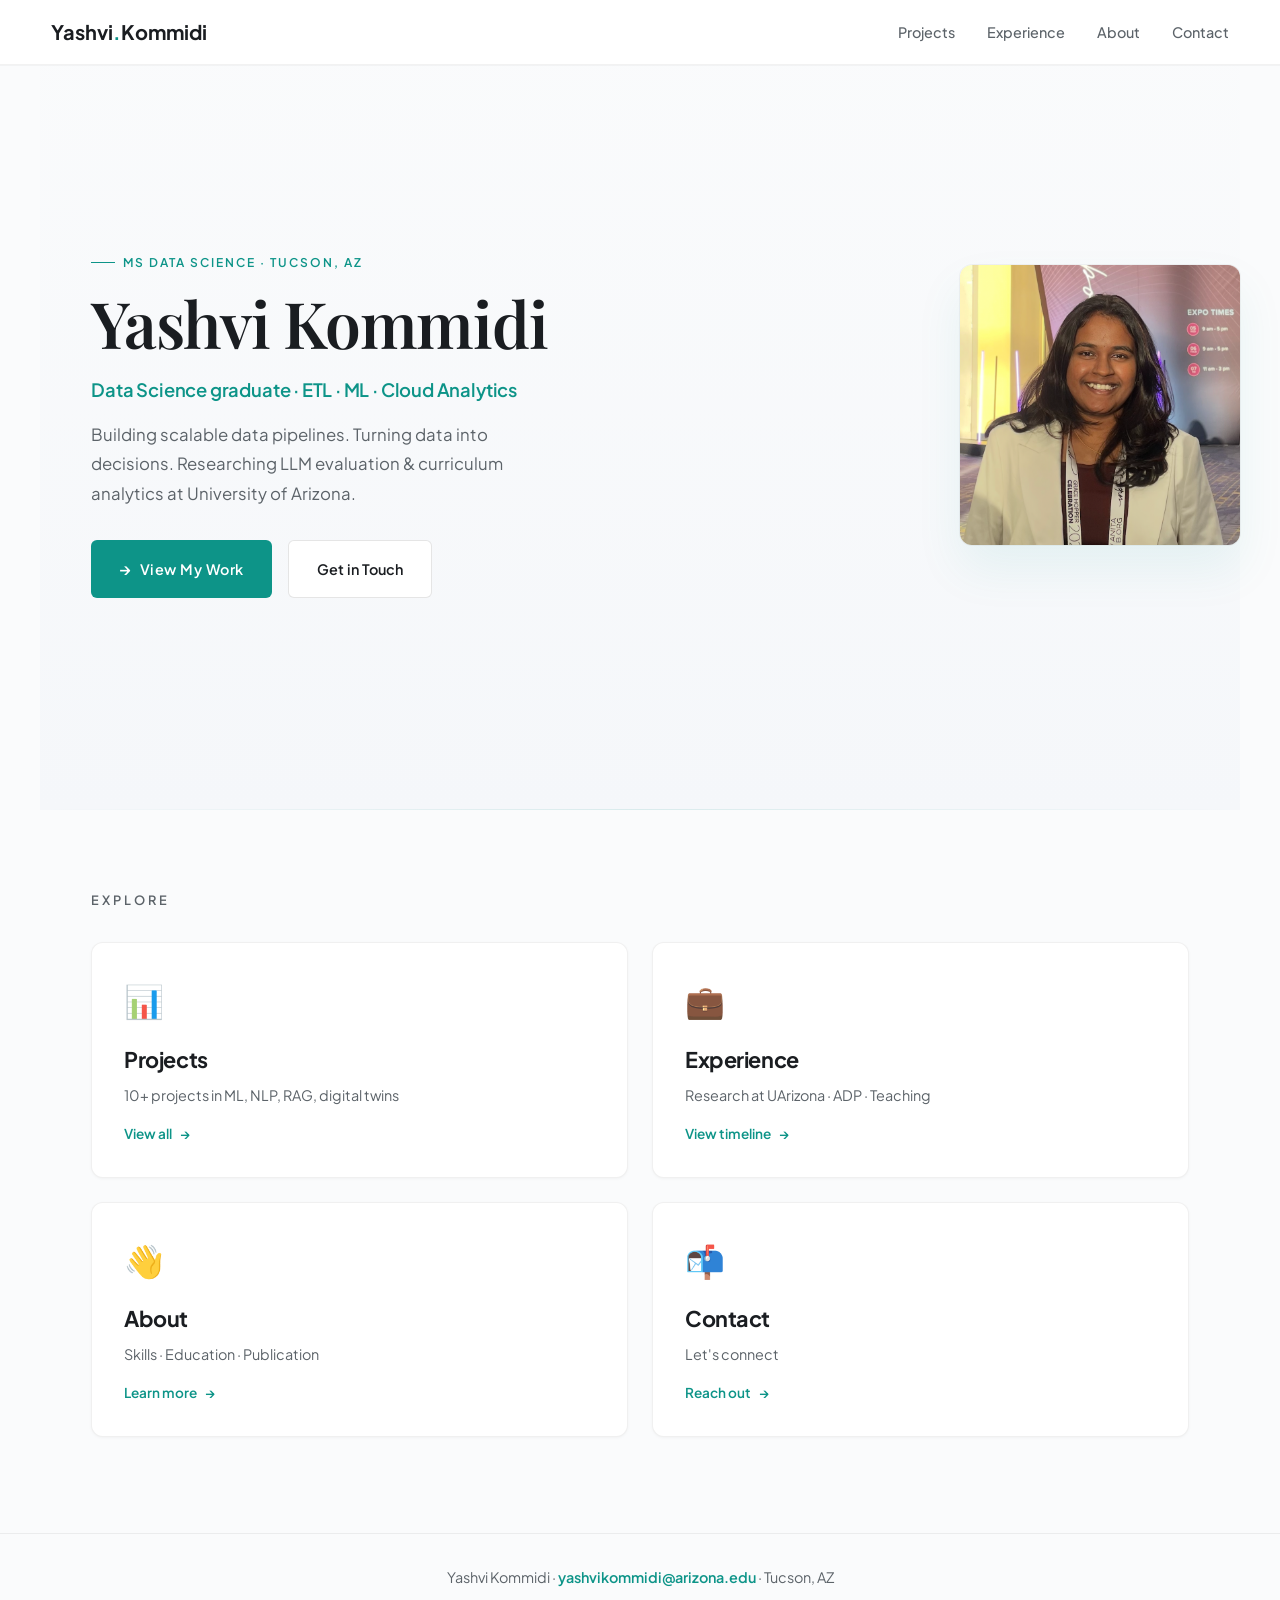
==== commit 6f831b6b: "updated portfolio" ====
--- a/index.html
+++ b/index.html
@@ -1,1484 +1,88 @@
 <!DOCTYPE html>
 <html lang="en">
 <head>
-    <meta charset="UTF-8">
-    <meta name="viewport" content="width=device-width, initial-scale=1.0">
-    <title>Yashvi Kommidi | Data Science Portfolio</title>
-    <link href="https://fonts.googleapis.com/css2?family=Cormorant+Garamond:wght@300;400;500;600;700&family=Montserrat:wght@300;400;500;600;700;800&family=Libre+Baskerville:ital,wght@0,400;0,700;1,400&display=swap" rel="stylesheet">
-    <style>
-        * {
-            margin: 0;
-            padding: 0;
-            box-sizing: border-box;
-        }
+  <meta charset="UTF-8">
+  <meta name="viewport" content="width=device-width, initial-scale=1.0">
+  <title>Yashvi Kommidi | Data Science Portfolio</title>
+  <link rel="stylesheet" href="styles.css">
+  <link rel="stylesheet" href="home.css">
+</head>
+<body class="home">
+  <nav class="nav">
+    <div class="nav-inner">
+      <a href="index.html" class="nav-logo">Yashvi<span>.</span>Kommidi</a>
+      <ul class="nav-links">
+        <li><a href="projects.html">Projects</a></li>
+        <li><a href="experience.html">Experience</a></li>
+        <li><a href="about.html">About</a></li>
+        <li><a href="contact.html">Contact</a></li>
+      </ul>
+    </div>
+  </nav>
 
-        :root {
-            /* Sophisticated color palette */
-            --bg-primary: #fdfcfb;
-            --bg-secondary: #f8f6f4;
-            --sage: #9caf88;
-            --sage-dark: #7a9b6d;
-            --terracotta: #c17767;
-            --cream: #f4ede4;
-            --charcoal: #2d3436;
-            --soft-gray: #636e72;
-            --accent-rose: #d4a5a5;
-            --gradient-elegant: linear-gradient(135deg, #9caf88 0%, #c17767 100%);
-            --shadow-soft: rgba(156, 175, 136, 0.15);
-        }
-
-        body {
-            font-family: 'Montserrat', sans-serif;
-            background: var(--bg-primary);
-            color: var(--charcoal);
-            line-height: 1.8;
-            overflow-x: hidden;
-        }
-
-        h1, h2, h3 {
-            font-family: 'Cormorant Garamond', serif;
-            font-weight: 600;
-        }
-
-        /* Navigation */
-        nav {
-            position: fixed;
-            top: 0;
-            width: 100%;
-            background: rgba(253, 252, 251, 0.98);
-            padding: 1.5rem 3rem;
-            z-index: 1000;
-            box-shadow: 0 1px 30px rgba(45, 52, 54, 0.08);
-            backdrop-filter: blur(20px);
-        }
-
-        nav .container {
-            max-width: 1300px;
-            margin: 0 auto;
-            display: flex;
-            justify-content: space-between;
-            align-items: center;
-        }
-
-        nav .logo {
-            font-size: 1.6rem;
-            font-weight: 600;
-            color: var(--sage-dark);
-            font-family: 'Cormorant Garamond', serif;
-            letter-spacing: 2px;
-        }
-
-        nav ul {
-            display: flex;
-            list-style: none;
-            gap: 3rem;
-            align-items: center;
-        }
-
-        nav a {
-            color: var(--soft-gray);
-            text-decoration: none;
-            transition: all 0.3s;
-            font-weight: 500;
-            font-size: 0.9rem;
-            letter-spacing: 0.5px;
-        }
-
-        nav a:hover {
-            color: var(--sage-dark);
-        }
-
-        /* Hero Section */
-        .hero {
-            min-height: 100vh;
-            display: flex;
-            align-items: center;
-            justify-content: center;
-            position: relative;
-            padding-top: 100px;
-            background: linear-gradient(135deg, #f4ede4 0%, #fdfcfb 100%);
-        }
-
-        .hero-content {
-            text-align: center;
-            max-width: 900px;
-            padding: 3rem;
-        }
-
-        .hero h1 {
-            font-size: 6.5rem;
-            margin-bottom: 1.5rem;
-            color: var(--charcoal);
-            animation: fadeInUp 1s ease;
-            letter-spacing: 4px;
-            font-weight: 300;
-            line-height: 1.1;
-        }
-
-        .hero .subtitle {
-            font-family: 'Montserrat', sans-serif;
-            font-size: 1.2rem;
-            letter-spacing: 3px;
-            color: var(--soft-gray);
-            margin-bottom: 2.5rem;
-            animation: fadeInUp 1s ease 0.1s both;
-            text-transform: uppercase;
-            font-weight: 400;
-        }
-
-        .hero .tagline {
-            font-size: 1.3rem;
-            color: var(--sage-dark);
-            margin-bottom: 3rem;
-            animation: fadeInUp 1s ease 0.2s both;
-            font-style: italic;
-            font-family: 'Libre Baskerville', serif;
-        }
-
-        .hero .cta-buttons {
-            display: flex;
-            gap: 1.5rem;
-            justify-content: center;
-            animation: fadeInUp 1s ease 0.4s both;
-        }
-
-        .btn {
-            padding: 1rem 2.5rem;
-            border-radius: 2px;
-            text-decoration: none;
-            font-weight: 500;
-            transition: all 0.4s;
-            cursor: pointer;
-            font-family: 'Montserrat', sans-serif;
-            letter-spacing: 2px;
-            text-transform: uppercase;
-            font-size: 0.85rem;
-            border: 2px solid var(--sage-dark);
-        }
-
-        .btn-primary {
-            background: var(--sage-dark);
-            color: white;
-        }
-
-        .btn-secondary {
-            background: transparent;
-            color: var(--sage-dark);
-        }
-
-        .btn:hover {
-            transform: translateY(-3px);
-            box-shadow: 0 15px 35px var(--shadow-soft);
-        }
-
-        /* Decorative element */
-        .scroll-line {
-            position: absolute;
-            bottom: 50px;
-            left: 50%;
-            transform: translateX(-50%);
-            width: 1px;
-            height: 60px;
-            background: var(--sage);
-            animation: scrollDown 2s infinite;
-        }
-
-        @keyframes scrollDown {
-            0%, 100% { opacity: 0; transform: translateX(-50%) translateY(0); }
-            50% { opacity: 1; transform: translateX(-50%) translateY(20px); }
-        }
-
-        /* Section Styles */
-        section {
-            min-height: 100vh;
-            padding: 8rem 3rem;
-            position: relative;
-        }
-
-        section:nth-child(even) {
-            background: var(--bg-secondary);
-        }
-
-        .container {
-            max-width: 1300px;
-            margin: 0 auto;
-        }
-
-        .section-title {
-            font-size: 3.5rem;
-            margin-bottom: 4rem;
-            text-align: center;
-            color: var(--charcoal);
-            letter-spacing: 2px;
-            position: relative;
-            padding-bottom: 1.5rem;
-            font-weight: 300;
-        }
-
-        .section-title::after {
-            content: '';
-            position: absolute;
-            bottom: 0;
-            left: 50%;
-            transform: translateX(-50%);
-            width: 80px;
-            height: 2px;
-            background: var(--sage-dark);
-        }
-
-        /* About Section */
-        .about-content {
-            display: grid;
-            grid-template-columns: 1fr 2fr;
-            gap: 5rem;
-            align-items: center;
-        }
-
-        .profile-img-container {
-            position: relative;
-            width: 400px;
-            height: 400px;
-            margin: 0 auto;
-        }
-
-        .profile-img {
-            width: 100%;
-            height: 100%;
-            border-radius: 0;
-            object-fit: cover;
-            object-position: center;
-            box-shadow: 20px 20px 0 var(--sage);
-            transition: all 0.5s;
-        }
-
-        .profile-img:hover {
-            box-shadow: 25px 25px 0 var(--sage);
-            transform: translate(-5px, -5px);
-        }
-
-        .about-text h3 {
-            font-size: 2.8rem;
-            margin-bottom: 2rem;
-            color: var(--sage-dark);
-            font-weight: 400;
-        }
-
-        .about-text p {
-            color: var(--soft-gray);
-            margin-bottom: 1.5rem;
-            font-size: 1.05rem;
-            line-height: 2;
-        }
-
-        /* Projects Section - Enhanced Hover */
-        .projects-grid {
-            display: grid;
-            grid-template-columns: repeat(auto-fit, minmax(400px, 1fr));
-            gap: 3rem;
-        }
-
-        .project-card {
-            background: white;
-            padding: 3rem;
-            transition: all 0.5s ease;
-            border: 1px solid #e8e4e0;
-            position: relative;
-            cursor: pointer;
-            text-decoration: none;
-            color: inherit;
-            display: block;
-            transform-origin: center;
-        }
-
-        .project-card::before {
-            content: '';
-            position: absolute;
-            top: 0;
-            left: 0;
-            width: 4px;
-            height: 0;
-            background: var(--sage-dark);
-            transition: height 0.4s;
-        }
-
-        .project-card:hover::before {
-            height: 100%;
-        }
-
-        /* Enhanced hover - scale up for better readability */
-        .project-card:hover {
-            transform: scale(1.12);
-            box-shadow: 0 30px 80px rgba(45, 52, 54, 0.15);
-            border-color: var(--sage-dark);
-            z-index: 100;
-        }
-
-        .project-card h3 {
-            color: var(--charcoal);
-            margin-bottom: 1.5rem;
-            font-size: 1.8rem;
-            font-weight: 500;
-        }
-
-        .project-card p {
-            color: var(--soft-gray);
-            margin-bottom: 1.5rem;
-            line-height: 1.9;
-            font-size: 0.95rem;
-        }
-
-        .project-details {
-            color: var(--soft-gray);
-            font-size: 0.9rem;
-            line-height: 1.8;
-            margin-top: 1rem;
-        }
-
-        .project-tags {
-            display: flex;
-            flex-wrap: wrap;
-            gap: 0.8rem;
-            margin-top: 1.5rem;
-        }
-
-        .tag {
-            background: var(--cream);
-            color: var(--sage-dark);
-            padding: 0.4rem 1.2rem;
-            font-size: 0.8rem;
-            font-weight: 500;
-            letter-spacing: 0.5px;
-            border: 1px solid var(--sage);
-        }
-
-        /* Timeline with Enhanced Hover */
-        .timeline {
-            position: relative;
-            max-width: 1000px;
-            margin: 0 auto;
-        }
-
-        .timeline::before {
-            content: '';
-            position: absolute;
-            width: 2px;
-            background: var(--sage);
-            top: 0;
-            bottom: 0;
-            left: 50%;
-            margin-left: -1px;
-        }
-
-        .timeline-item {
-            padding: 2rem;
-            position: relative;
-            width: 50%;
-            animation: fadeInUp 1s ease;
-        }
-
-        .timeline-item:nth-child(odd) {
-            left: 0;
-            padding-right: 4rem;
-        }
-
-        .timeline-item:nth-child(even) {
-            left: 50%;
-            padding-left: 4rem;
-        }
-
-        .timeline-content {
-            background: white;
-            padding: 2.5rem;
-            position: relative;
-            border: 1px solid #e8e4e0;
-            transition: all 0.5s ease;
-            transform-origin: center;
-        }
-
-        /* Enhanced hover - scale up for better readability */
-        .timeline-content:hover {
-            transform: scale(1.12);
-            box-shadow: 0 30px 80px rgba(45, 52, 54, 0.15);
-            border-color: var(--sage-dark);
-            z-index: 100;
-        }
-
-        .timeline-content::before {
-            content: '';
-            position: absolute;
-            width: 14px;
-            height: 14px;
-            background: var(--sage-dark);
-            top: 2.5rem;
-            transition: all 0.3s;
-        }
-
-        .timeline-content:hover::before {
-            width: 18px;
-            height: 18px;
-        }
-
-        .timeline-item:nth-child(odd) .timeline-content::before {
-            right: -4rem;
-        }
-
-        .timeline-item:nth-child(even) .timeline-content::before {
-            left: -4rem;
-        }
-
-        .timeline-date {
-            color: var(--sage-dark);
-            font-weight: 600;
-            margin-bottom: 0.8rem;
-            font-size: 0.9rem;
-            letter-spacing: 1px;
-        }
-
-        .timeline-content h3 {
-            color: var(--charcoal);
-            margin-bottom: 0.5rem;
-            font-size: 1.6rem;
-        }
-
-        .timeline-content h4 {
-            color: var(--soft-gray);
-            margin-bottom: 1rem;
-            font-weight: 500;
-            font-family: 'Montserrat', sans-serif;
-        }
-
-        .timeline-content ul {
-            list-style: none;
-            padding: 0;
-            margin-top: 1rem;
-        }
-
-        .timeline-content ul li {
-            color: var(--soft-gray);
-            padding: 0.5rem 0;
-            padding-left: 20px;
-            position: relative;
-            font-size: 0.9rem;
-            line-height: 1.7;
-        }
-
-        .timeline-content ul li::before {
-            content: '◦';
-            position: absolute;
-            left: 0;
-            color: var(--sage-dark);
-        }
-
-        /* Skills Section */
-        .skills-grid {
-            display: grid;
-            grid-template-columns: repeat(auto-fit, minmax(300px, 1fr));
-            gap: 2.5rem;
-            padding: 2rem 0;
-        }
-
-        .skill-card {
-            background: white;
-            padding: 3rem;
-            text-align: left;
-            transition: all 0.4s ease;
-            border: 1px solid #e8e4e0;
-            transform-origin: center;
-        }
-
-        .skill-card:hover {
-            transform: scale(1.08);
-            box-shadow: 0 25px 70px rgba(45, 52, 54, 0.12);
-            border-color: var(--sage-dark);
-            z-index: 10;
-        }
-
-        .skill-card h3 {
-            color: var(--charcoal);
-            margin-bottom: 2rem;
-            font-size: 1.6rem;
-            font-weight: 500;
-            border-bottom: 2px solid var(--sage);
-            padding-bottom: 1rem;
-        }
-
-        .skill-list {
-            list-style: none;
-            padding: 0;
-        }
-
-        .skill-list li {
-            color: var(--soft-gray);
-            padding: 0.8rem 0;
-            font-size: 0.95rem;
-            position: relative;
-            padding-left: 20px;
-        }
-
-        .skill-list li::before {
-            content: '▸';
-            position: absolute;
-            left: 0;
-            color: var(--sage-dark);
-        }
-
-        /* Education Section */
-        .education-grid {
-            display: grid;
-            gap: 3rem;
-            max-width: 900px;
-            margin: 0 auto;
-        }
-
-        .education-card {
-            background: white;
-            padding: 3rem;
-            border-left: 4px solid var(--sage-dark);
-            transition: all 0.4s;
-            box-shadow: 0 10px 40px rgba(45, 52, 54, 0.05);
-        }
-
-        .education-card:hover {
-            box-shadow: 0 20px 60px rgba(45, 52, 54, 0.1);
-            transform: translateX(10px);
-        }
-
-        .education-card h3 {
-            color: var(--charcoal);
-            margin-bottom: 1rem;
-            font-size: 2rem;
-        }
-
-        .education-card .degree {
-            font-size: 1.2rem;
-            margin-bottom: 1rem;
-            color: var(--soft-gray);
-            font-family: 'Montserrat', sans-serif;
-        }
-
-        .education-card .date {
-            color: var(--sage-dark);
-            margin-bottom: 1.5rem;
-            font-weight: 600;
-            font-size: 0.9rem;
-            letter-spacing: 1px;
-        }
-
-        .education-card p {
-            color: var(--soft-gray);
-        }
-
-        /* Extracurricular Section - Enhanced with Zoom Hover */
-        .extra-grid {
-            display: grid;
-            grid-template-columns: repeat(auto-fit, minmax(350px, 1fr));
-            gap: 3rem;
-        }
-
-        .extra-card {
-            background: white;
-            padding: 3rem;
-            text-align: center;
-            transition: all 0.5s ease;
-            border: 1px solid #e8e4e0;
-            text-decoration: none;
-            color: inherit;
-            display: block;
-            transform-origin: center;
-        }
-
-        /* Enhanced hover - scale up for better readability */
-        .extra-card:hover {
-            transform: scale(1.12);
-            box-shadow: 0 30px 80px rgba(45, 52, 54, 0.15);
-            border-color: var(--sage-dark);
-            z-index: 100;
-        }
-
-        .extra-icon {
-            font-size: 3rem;
-            margin-bottom: 1.5rem;
-            transition: transform 0.3s ease;
-        }
-
-        .extra-card:hover .extra-icon {
-            transform: scale(1.2);
-        }
-
-        .extra-card h3 {
-            color: var(--charcoal);
-            margin-bottom: 1rem;
-            font-size: 1.6rem;
-            font-weight: 500;
-        }
-
-        .extra-card .date {
-            color: var(--sage-dark);
-            font-weight: 600;
-            margin-bottom: 1.5rem;
-            font-size: 0.85rem;
-            letter-spacing: 1px;
-        }
-
-        .extra-card p {
-            color: var(--soft-gray);
-        }
-
-        /* Contact Section */
-        .contact-container {
-            max-width: 800px;
-            margin: 0 auto;
-            text-align: center;
-        }
-
-        .contact-container p {
-            color: var(--soft-gray);
-            font-size: 1.15rem;
-            line-height: 2;
-        }
-
-        .contact-links {
-            display: flex;
-            justify-content: center;
-            gap: 2rem;
-            margin-top: 4rem;
-            flex-wrap: wrap;
-        }
-
-        .contact-link {
-            background: white;
-            padding: 2rem;
-            text-decoration: none;
-            color: var(--charcoal);
-            transition: all 0.4s;
-            min-width: 150px;
-            border: 1px solid #e8e4e0;
-        }
-
-        .contact-link:hover {
-            box-shadow: 0 15px 50px rgba(45, 52, 54, 0.08);
-            border-color: var(--sage);
-            transform: translateY(-5px);
-        }
-
-        .contact-link i {
-            font-size: 2rem;
-            display: block;
-            margin-bottom: 1rem;
-        }
-
-        /* Animations */
-        @keyframes fadeInUp {
-            from {
-                opacity: 0;
-                transform: translateY(30px);
-            }
-            to {
-                opacity: 1;
-                transform: translateY(0);
-            }
-        }
-
-        .fade-in {
-            animation: fadeInUp 1s ease;
-        }
-
-        /* Publication Badge */
-        .publication-badge {
-            display: inline-block;
-            background: var(--sage-dark);
-            color: white;
-            padding: 0.5rem 1.2rem;
-            margin-top: 1.5rem;
-            font-weight: 600;
-            font-size: 0.85rem;
-            letter-spacing: 0.5px;
-        }
-
-        /* Hamburger Menu */
-        .hamburger {
-            display: none;
-            flex-direction: column;
-            cursor: pointer;
-            gap: 5px;
-        }
-
-        .hamburger span {
-            width: 25px;
-            height: 3px;
-            background: var(--sage-dark);
-            transition: all 0.3s;
-        }
-
-        /* Responsive */
-        @media (max-width: 1024px) {
-            nav ul {
-                gap: 2rem;
-            }
-
-            .projects-grid {
-                grid-template-columns: repeat(auto-fit, minmax(300px, 1fr));
-            }
-        }
-
-        @media (max-width: 768px) {
-            /* Navigation */
-            nav {
-                padding: 1rem 1.5rem;
-            }
-
-            .hamburger {
-                display: flex;
-            }
-
-            nav ul {
-                display: none;
-                position: absolute;
-                top: 100%;
-                left: 0;
-                width: 100%;
-                background: rgba(253, 252, 251, 0.98);
-                flex-direction: column;
-                gap: 0;
-                padding: 1rem 0;
-                box-shadow: 0 10px 30px rgba(45, 52, 54, 0.1);
-            }
-
-            nav ul.active {
-                display: flex;
-            }
-
-            nav ul li {
-                width: 100%;
-                text-align: center;
-                padding: 1rem 0;
-                border-bottom: 1px solid #e8e4e0;
-            }
-
-            nav .logo {
-                font-size: 1.3rem;
-            }
-
-            /* Hero */
-            .hero {
-                padding: 5rem 1.5rem;
-            }
-
-            .hero h1 {
-                font-size: 3rem;
-                letter-spacing: 2px;
-            }
-
-            .hero .subtitle {
-                font-size: 0.9rem;
-                letter-spacing: 2px;
-            }
-
-            .hero .tagline {
-                font-size: 1.1rem;
-            }
-
-            .hero .cta-buttons {
-                flex-direction: column;
-                gap: 1rem;
-            }
-
-            .btn {
-                padding: 0.9rem 2rem;
-                font-size: 0.8rem;
-            }
-
-            /* About */
-            .about-content {
-                grid-template-columns: 1fr;
-                text-align: center;
-                gap: 3rem;
-            }
-
-            .profile-img-container {
-                width: 280px;
-                height: 280px;
-            }
-
-            .profile-img {
-                box-shadow: 15px 15px 0 var(--sage);
-            }
-
-            .about-text h3 {
-                font-size: 2rem;
-            }
-
-            .about-text p {
-                font-size: 1rem;
-            }
-
-            /* Projects */
-            .projects-grid {
-                grid-template-columns: 1fr;
-                gap: 2rem;
-            }
-
-            .project-card {
-                padding: 2rem;
-            }
-
-            .project-card h3 {
-                font-size: 1.5rem;
-            }
-
-            /* Reduce hover scale on mobile */
-            .project-card:hover {
-                transform: scale(1.02);
-            }
-
-            /* Timeline */
-            .timeline::before {
-                left: 30px;
-            }
-
-            .timeline-item {
-                width: 100%;
-                padding-left: 80px;
-                padding-right: 1rem;
-            }
-
-            .timeline-item:nth-child(odd),
-            .timeline-item:nth-child(even) {
-                left: 0;
-                padding-left: 80px;
-                padding-right: 1rem;
-            }
-
-            .timeline-content {
-                padding: 1.5rem;
-            }
-
-            .timeline-content:hover {
-                transform: scale(1.02);
-            }
-
-            .timeline-content::before {
-                left: -4rem !important;
-            }
-
-            .timeline-content h3 {
-                font-size: 1.3rem;
-            }
-
-            /* Skills */
-            .skills-grid {
-                grid-template-columns: 1fr;
-                gap: 2rem;
-            }
-
-            .skill-card {
-                padding: 2rem;
-            }
-
-            .skill-card h3 {
-                font-size: 1.4rem;
-            }
-
-            /* Education */
-            .education-card {
-                padding: 2rem;
-            }
-
-            .education-card h3 {
-                font-size: 1.6rem;
-            }
-
-            /* Extracurricular */
-            .extra-grid {
-                grid-template-columns: 1fr;
-                gap: 2rem;
-            }
-
-            .extra-card {
-                padding: 2rem;
-            }
-
-            /* Reduce hover scale on mobile */
-            .extra-card:hover {
-                transform: scale(1.02);
-            }
-
-            /* Contact */
-            .contact-links {
-                flex-direction: column;
-                align-items: center;
-            }
-
-            .contact-link {
-                width: 100%;
-                max-width: 250px;
-            }
-
-            /* Sections */
-            .section-title {
-                font-size: 2.2rem;
-            }
-
-            section {
-                padding: 5rem 1.5rem;
-                min-height: auto;
-            }
-        }
-
-        @media (max-width: 480px) {
-            .hero h1 {
-                font-size: 2.2rem;
-            }
-
-            .hero .subtitle {
-                font-size: 0.75rem;
-                letter-spacing: 1.5px;
-            }
-
-            .hero .tagline {
-                font-size: 1rem;
-            }
-
-            .profile-img-container {
-                width: 240px;
-                height: 240px;
-            }
-
-            .section-title {
-                font-size: 1.8rem;
-            }
-
-            .project-card h3 {
-                font-size: 1.3rem;
-            }
-
-            .tag {
-                font-size: 0.75rem;
-                padding: 0.3rem 0.8rem;
-            }
-
-            nav .logo {
-                font-size: 1.1rem;
-            }
-        }
-
-        /* Touch-friendly improvements */
-        @media (hover: none) and (pointer: coarse) {
-            .btn {
-                padding: 1.2rem 2.5rem;
-                min-height: 48px;
-            }
-
-            .contact-link {
-                min-height: 80px;
-                display: flex;
-                flex-direction: column;
-                justify-content: center;
-                align-items: center;
-            }
-
-            nav a {
-                padding: 0.5rem 1rem;
-            }
-        }
-    </style>
-</head>
-<body>
-    <!-- Navigation -->
-    <nav>
-        <div class="container">
-            <div class="logo">Yashvi Kommidi</div>
-            <div class="hamburger" id="hamburger">
-                <span></span>
-                <span></span>
-                <span></span>
-            </div>
-            <ul id="nav-menu">
-                <li><a href="#home">Home</a></li>
-                <li><a href="#about">About</a></li>
-                <li><a href="#projects">Projects</a></li>
-                <li><a href="#experience">Experience</a></li>
-                <li><a href="#skills">Skills</a></li>
-                <li><a href="#education">Education</a></li>
-                <li><a href="#extracurricular">Activities</a></li>
-                <li><a href="#contact">Contact</a></li>
-            </ul>
+  <main>
+    <section class="hero">
+      <div class="hero-bg"></div>
+      <div class="hero-photo-wrap">
+        <img src="Yashvi-Headshot.png" alt="Yashvi Kommidi" class="hero-photo">
+      </div>
+      <div class="hero-content">
+        <span class="hero-badge">MS Data Science · Tucson, AZ</span>
+        <h1>Yashvi Kommidi</h1>
+        <p class="hero-subtitle">Data Science graduate · ETL · ML · Cloud Analytics</p>
+        <p class="hero-tagline">Building scalable data pipelines. Turning data into decisions. Researching LLM evaluation & curriculum analytics at University of Arizona.</p>
+        <div class="hero-cta">
+          <a href="projects.html" class="btn-play">View My Work</a>
+          <a href="contact.html" class="btn-info">Get in Touch</a>
         </div>
-    </nav>
-
-    <!-- Hero Section -->
-    <section id="home" class="hero">
-        <div class="hero-content">
-            <h1>Yashvi Kommidi</h1>
-            <p class="subtitle">Data Science Graduate Student</p>
-            <p class="tagline">Uncovering stories in data for a more just world</p>
-            <div class="cta-buttons">
-                <a href="#projects" class="btn btn-primary">View Projects</a>
-                <a href="#contact" class="btn btn-secondary">Get in Touch</a>
-            </div>
-        </div>
-        <div class="scroll-line"></div>
+      </div>
     </section>
 
-    <!-- About Section -->
-    <section id="about">
-        <div class="container">
-            <h2 class="section-title">About Me</h2>
-            <div class="about-content">
-                <div class="profile-img-container">
-                    <img src="Yashvi-Headshot.jpg" alt="Yashvi Kommidi" class="profile-img">
-                </div>
-                <div class="about-text">
-                    <h3>Data Science Graduate Student</h3>
-                    <p>Hello! I'm a data science grad student at the University of Arizona with professional experience in data engineering, machine learning, and analytics.</p>
-                    <p>I've built scalable data solutions and optimized data pipelines using Python, SQL, PySpark, and AWS in a full-time role at ADP. I love finding the stories hidden in data and using them to create a positive impact. My work blends coding, machine learning, and a passion for teaching. Whether I'm building predictive models or crafting interactive visualizations, I enjoy transforming complex datasets into clear, actionable insights that help solve real-world problems.</p>
-                    <p>Currently working as a Student Research Associate at the College of Veterinary Medicine, analyzing multi-year student survey data to support curriculum improvement and educational outcomes.</p>
-                </div>
-            </div>
-        </div>
+    <section class="section-cards">
+      <h2 class="row-header">Explore</h2>
+      <div class="card-row">
+        <a href="projects.html" class="card-link">
+          <div class="card-bg"></div>
+          <div class="card-overlay">
+            <span class="card-icon">📊</span>
+            <h3 class="card-title">Projects</h3>
+            <p class="card-desc">10+ projects in ML, NLP, RAG, digital twins</p>
+            <span class="card-cta">View all</span>
+          </div>
+        </a>
+        <a href="experience.html" class="card-link">
+          <div class="card-bg"></div>
+          <div class="card-overlay">
+            <span class="card-icon">💼</span>
+            <h3 class="card-title">Experience</h3>
+            <p class="card-desc">Research at UArizona · ADP · Teaching</p>
+            <span class="card-cta">View timeline</span>
+          </div>
+        </a>
+        <a href="about.html" class="card-link">
+          <div class="card-bg"></div>
+          <div class="card-overlay">
+            <span class="card-icon">👋</span>
+            <h3 class="card-title">About</h3>
+            <p class="card-desc">Skills · Education · Publication</p>
+            <span class="card-cta">Learn more</span>
+          </div>
+        </a>
+        <a href="contact.html" class="card-link">
+          <div class="card-bg"></div>
+          <div class="card-overlay">
+            <span class="card-icon">📬</span>
+            <h3 class="card-title">Contact</h3>
+            <p class="card-desc">Let's connect</p>
+            <span class="card-cta">Reach out</span>
+          </div>
+        </a>
+      </div>
     </section>
+  </main>
 
-    <!-- Projects Section -->
-    <section id="projects">
-        <div class="container">
-            <h2 class="section-title">Featured Projects</h2>
-            <div class="projects-grid">
-                <a href="https://drive.google.com/file/d/1gzqnqo-cXWn5aWSzeSQhgC--XxMC0NS5/view" class="project-card" target="_blank">
-                    <h3>Resonance – AI Music Recommendation System</h3>
-                    <p>Built a recommendation engine achieving 93% prediction accuracy using boosting algorithms and feature engineering, improving user engagement by 25% without requiring prior user data.</p>
-                    <div class="project-details">
-                        Developed end-to-end machine learning pipeline leveraging XGBoost, LightGBM, and advanced feature engineering techniques to predict users' next music selections. Implemented sophisticated data preprocessing and model evaluation strategies to achieve high accuracy rates while maintaining model interpretability.
-                    </div>
-                    <div class="project-tags">
-                        <span class="tag">Machine Learning</span>
-                        <span class="tag">XGBoost</span>
-                        <span class="tag">Feature Engineering</span>
-                        <span class="tag">Python</span>
-                    </div>
-                    <div class="publication-badge">Published in Mukt Shabd Journal</div>
-                </a>
-
-                <a href="https://github.com/yashvikommidii/Podcast-Review-Summarization-and-Sentiment-Analysis" class="project-card" target="_blank">
-                    <h3>Podcast Review Summarization & Sentiment Analysis</h3>
-                    <p>Developed end-to-end NLP pipeline processing 2M+ podcast reviews with sentiment classification, achieving 87% F1-score using transformer models and ROUGE-based summarization evaluation.</p>
-                    <div class="project-details">
-                        Built comprehensive natural language processing pipeline utilizing TextRank, BART, VADER, and BERT models to analyze emotional tone and generate concise summaries. Implemented advanced text preprocessing, sentiment analysis algorithms, and evaluation metrics to deliver actionable insights from large-scale review datasets.
-                    </div>
-                    <div class="project-tags">
-                        <span class="tag">NLP</span>
-                        <span class="tag">BERT</span>
-                        <span class="tag">Sentiment Analysis</span>
-                        <span class="tag">Python</span>
-                        <span class="tag">Transformers</span>
-                    </div>
-                </a>
-
-                <a href="https://github.com/YashviKommidi/nalysis-of-Emotions-Using-Keystroke-Dynamics-and-Typing-Behaviors" class="project-card" target="_blank">
-                    <h3>Emotion Analysis Using Keystroke Dynamics</h3>
-                    <p>Analyzed 500+ participants' keystroke patterns from EmoSurv dataset to uncover relationships between emotions, typing speed, and accuracy using exploratory data analysis.</p>
-                    <div class="project-details">
-                        Conducted comprehensive data mining analysis exploring correlations between emotional states, age demographics, typing speed, and accuracy metrics. Utilized advanced statistical techniques and data visualization to identify meaningful patterns in keystroke dynamics and behavioral typing patterns.
-                    </div>
-                    <div class="project-tags">
-                        <span class="tag">Data Mining</span>
-                        <span class="tag">Python</span>
-                        <span class="tag">Statistical Analysis</span>
-                        <span class="tag">Visualization</span>
-                    </div>
-                </a>
-
-                <div class="project-card">
-                    <h3>Tumor Diagnosis using Auto Stacked CNN</h3>
-                    <p>Created AutoStack CNN model achieving 96% accuracy for brain tumor detection from 3,000+ medical images using deep learning and data augmentation techniques.</p>
-                    <div class="project-details">
-                        Designed and implemented sophisticated deep learning architecture combining multiple convolutional neural network layers with automated stacking techniques. Applied advanced image preprocessing, data augmentation strategies, and transfer learning to optimize model performance for clinical medical imaging applications, emphasizing both accuracy and clinical relevance.
-                    </div>
-                    <div class="project-tags">
-                        <span class="tag">Deep Learning</span>
-                        <span class="tag">CNN</span>
-                        <span class="tag">Medical AI</span>
-                        <span class="tag">TensorFlow</span>
-                    </div>
-                </div>
-
-                <a href="https://yashvikommidi.shinyapps.io/proj2datalens/" class="project-card" target="_blank">
-                    <h3>Social Media Signals – Emotional Well-Being Predictor</h3>
-                    <p>Developed interactive Shiny dashboard analyzing 10,000+ user records to identify correlations between social media usage (screen time, likes, comments) and emotional states across platforms.</p>
-                    <div class="project-details">
-                        Built comprehensive R Shiny web application featuring interactive data visualizations and regression analysis to explore relationships between digital engagement metrics and psychological well-being. Implemented statistical modeling techniques to identify significant predictors of emotional states based on social media behavior patterns.
-                    </div>
-                    <div class="project-tags">
-                        <span class="tag">R</span>
-                        <span class="tag">Shiny</span>
-                        <span class="tag">Regression Analysis</span>
-                        <span class="tag">Data Visualization</span>
-                    </div>
-                </a>
-
-                <a href="https://github.com/yashvikommidii/Crop-Recommendation-System/tree/main" class="project-card" target="_blank">
-                    <h3>Crop Recommendation System using KNN</h3>
-                    <p>Developed a K-Nearest Neighbors model achieving over 95% accuracy to assist farmers in making data-driven agricultural decisions.</p>
-                    <div class="project-details">
-                        Implemented machine learning solution leveraging K-Nearest Neighbors algorithm to recommend optimal crops based on soil conditions, climate factors, and environmental parameters. Conducted extensive feature selection and hyperparameter tuning to maximize prediction accuracy and practical applicability for agricultural decision support systems.
-                    </div>
-                    <div class="project-tags">
-                        <span class="tag">Machine Learning</span>
-                        <span class="tag">KNN</span>
-                        <span class="tag">Agriculture AI</span>
-                        <span class="tag">Scikit-learn</span>
-                    </div>
-                </a>
-            </div>
-        </div>
-    </section>
-
-    <!-- Experience Timeline -->
-    <section id="experience">
-        <div class="container">
-            <h2 class="section-title">Professional Experience</h2>
-            <div class="timeline">
-                <div class="timeline-item">
-                    <div class="timeline-content">
-                        <div class="timeline-date">Jan 2025 - Present</div>
-                        <h3>Student Research Associate</h3>
-                        <h4>College of Veterinary Medicine, University of Arizona</h4>
-                        <ul>
-                            <li>Built automated data visualization pipeline using Python and R to analyze 1,000+ student survey records, generating individualized reports for clinical rotation performance</li>
-                            <li>Developed statistical reports with Pandas and ggplot2 to identify curriculum trends, supporting data-driven academic decision-making</li>
-                            <li>Cleaned and standardized multi-source survey datasets, ensuring data quality for longitudinal analysis</li>
-                            <li>Leveraged large language models (LLMs) to automate report summaries and curriculum recommendations, reducing analysis time by 40%</li>
-                        </ul>
-                    </div>
-                </div>
-
-                <div class="timeline-item">
-                    <div class="timeline-content">
-                        <div class="timeline-date">July 2023 - Aug 2024</div>
-                        <h3>Member Technical</h3>
-                        <h4>ADP Pvt. Ltd, Hyderabad</h4>
-                        <ul>
-                            <li>Developed and optimized full-text search queries for AWS Neptune and OpenSearch, improving data retrieval efficiency by 30% for client-facing HR analytics applications</li>
-                            <li>Built automated ETL pipelines using Python, PySpark, and SQL to process client benchmarking files, increasing data processing speed by 20%</li>
-                            <li>Designed scalable data solutions using AWS services (S3, Lambda, EC2, Neptune), enhancing operational efficiency by 25%</li>
-                            <li>Collaborated with cross-functional engineering teams to architect data infrastructure and resolve complex data integration challenges</li>
-                        </ul>
-                    </div>
-                </div>
-
-                <div class="timeline-item">
-                    <div class="timeline-content">
-                        <div class="timeline-date">Jan 2022 - May 2023</div>
-                        <h3>Undergraduate Teaching Assistant</h3>
-                        <h4>Vidya Jyothi Institute of Technology</h4>
-                        <ul>
-                            <li>Supported professors in delivering Machine Learning, Python Programming, and Artificial Intelligence courses to 100+ students</li>
-                            <li>Conducted hands-on lab sessions and mentored students on algorithm implementation and coding best practices</li>
-                            <li>Developed supplementary learning materials and tutorials to enhance student understanding of complex AI/ML concepts</li>
-                        </ul>
-                    </div>
-                </div>
-
-                <div class="timeline-item">
-                    <div class="timeline-content">
-                        <div class="timeline-date">Aug 2022 - Dec 2022</div>
-                        <h3>Data Engineering Intern</h3>
-                        <h4>ADP Pvt. Ltd, Hyderabad</h4>
-                        <ul>
-                            <li>Constructed and implemented identity knowledge graphs using AWS Neptune, Databricks, and PySpark, improving data retrieval efficiency by 25% for organizational data relationships</li>
-                            <li>Optimized graph database queries using SQL and PySpark, enhancing query performance and scalability by 60% in data processing tasks</li>
-                            <li>Developed data engineering pipelines leveraging AWS services (Neptune, SageMaker, S3) to automate data transformation and model deployment workflows</li>
-                        </ul>
-                    </div>
-                </div>
-
-                <div class="timeline-item">
-                    <div class="timeline-content">
-                        <div class="timeline-date">Jan 2022 - Feb 2022</div>
-                        <h3>Data Science Intern</h3>
-                        <h4>Lets Grow More</h4>
-                        <ul>
-                            <li>Developed image classification model achieving 95% accuracy using Scikit-learn and computer vision techniques</li>
-                            <li>Implemented feature extraction and preprocessing pipelines for efficient model training and evaluation</li>
-                        </ul>
-                    </div>
-                </div>
-
-                <div class="timeline-item">
-                    <div class="timeline-content">
-                        <div class="timeline-date">May 2021 - Jun 2021</div>
-                        <h3>Data Science Intern</h3>
-                        <h4>Exposys Data Labs</h4>
-                        <ul>
-                            <li>Engineered predictive models with 20% accuracy improvement using advanced machine learning techniques</li>
-                            <li>Conducted exploratory data analysis and feature engineering to optimize model performance</li>
-                        </ul>
-                    </div>
-                </div>
-
-                <div class="timeline-item">
-                    <div class="timeline-content">
-                        <div class="timeline-date">Jul 2020 - Sep 2020</div>
-                        <h3>AI Intern</h3>
-                        <h4>GMAT Verzeo</h4>
-                        <ul>
-                            <li>Implemented face mask detection system using computer vision and machine learning algorithms</li>
-                            <li>Applied deep learning techniques for real-time object detection and classification tasks</li>
-                        </ul>
-                    </div>
-                </div>
-            </div>
-        </div>
-    </section>
-
-    <!-- Skills Section - UPDATED WITH ALL SKILLS FROM RESUME -->
-    <section id="skills">
-        <div class="container">
-            <h2 class="section-title">Technical Skills</h2>
-            <div class="skills-grid">
-                <div class="skill-card">
-                    <h3>Programming & Databases</h3>
-                    <ul class="skill-list">
-                        <li>Python</li>
-                        <li>SQL</li>
-                        <li>R</li>
-                        <li>Java (Basic)</li>
-                        <li>Bash/Shell</li>
-                        <li>HTML/CSS</li>
-                        <li>MySQL</li>
-                    </ul>
-                </div>
-
-                <div class="skill-card">
-                    <h3>Data Science & ML</h3>
-                    <ul class="skill-list">
-                        <li>Pandas & NumPy</li>
-                        <li>Scikit-learn</li>
-                        <li>XGBoost & LightGBM</li>
-                        <li>TensorFlow/Keras</li>
-                        <li>Deep Learning & CNN</li>
-                        <li>Statsmodels</li>
-                        <li>Feature Engineering</li>
-                        <li>Cross-validation</li>
-                        <li>Classification, Regression, Clustering</li>
-                    </ul>
-                </div>
-
-                <div class="skill-card">
-                    <h3>Data Engineering & Cloud</h3>
-                    <ul class="skill-list">
-                        <li>PySpark & Apache Spark</li>
-                        <li>ETL/ELT Pipelines</li>
-                        <li>Data Warehousing</li>
-                        <li>AWS (S3, Lambda, EC2, Neptune)</li>
-                        <li>Databricks</li>
-                        <li>Snowflake (Basic)</li>
-                        <li>OpenSearch</li>
-                        <li>Graph Databases</li>
-                        <li>Knowledge Graphs</li>
-                    </ul>
-                </div>
-
-                <div class="skill-card">
-                    <h3>Data Visualization & BI</h3>
-                    <ul class="skill-list">
-                        <li>Tableau</li>
-                        <li>Power BI</li>
-                        <li>Matplotlib & Seaborn</li>
-                        <li>Plotly</li>
-                        <li>Jupyter Notebook</li>
-                        <li>Excel (Pivot Tables, Macros)</li>
-                        <li>ggplot2</li>
-                    </ul>
-                </div>
-
-                <div class="skill-card">
-                    <h3>Tools & Platforms</h3>
-                    <ul class="skill-list">
-                        <li>Git & GitHub</li>
-                        <li>AWS CLI</li>
-                        <li>Docker (Familiar)</li>
-                        <li>VS Code</li>
-                        <li>Google Colab</li>
-                        <li>CI/CD (Basic)</li>
-                        <li>RStudio</li>
-                    </ul>
-                </div>
-
-                <div class="skill-card">
-                    <h3>Statistical Analysis</h3>
-                    <ul class="skill-list">
-                        <li>Statistical Analysis</li>
-                        <li>Model Evaluation</li>
-                        <li>Regression Analysis</li>
-                        <li>Neural Networks</li>
-                        <li>Computer Vision</li>
-                        <li>NLP Techniques</li>
-                        <li>Hypothesis Testing</li>
-                    </ul>
-                </div>
-            </div>
-        </div>
-    </section>
-
-    <!-- Education Section -->
-    <section id="education">
-        <div class="container">
-            <h2 class="section-title">Education</h2>
-            <div class="education-grid">
-                <div class="education-card">
-                    <h3>University of Arizona, Tucson</h3>
-                    <p class="degree">Master of Science - Data Science</p>
-                    <p class="date">Aug 2024 - May 2026</p>
-                    <p><strong>Coursework:</strong> Foundations of Data Science, Data Mining/Discovery, Introduction to Machine Learning, Data Ethics, Statistical NLP, Data Visualization, SQL, Data Science Public Interests</p>
-                </div>
-
-                <div class="education-card">
-                    <h3>Vidya Jyothi Institute of Technology, Hyderabad</h3>
-                    <p class="degree">Bachelor of Technology - Artificial Intelligence</p>
-                    <p class="date">Aug 2019 - July 2023</p>
-                    <p><strong>Coursework:</strong> Introduction to Data Science, Artificial Neural Networks, Python, Data Warehousing, Data Mining, Machine Learning using Python Lab, Deep Learning, Machine Learning, Computer Vision, Introduction to Artificial Intelligence, Database Management System, Robotics, Natural Language Processing, Industrial AI, R Programming, Internet of Things</p>
-                </div>
-            </div>
-        </div>
-    </section>
-
-    <!-- Extracurricular Section - Enhanced with Zoom Hover -->
-    <section id="extracurricular">
-        <div class="container">
-            <h2 class="section-title">Extracurricular Activities</h2>
-            <div class="extra-grid">
-                <div class="extra-card">
-                    <div class="extra-icon">🎓</div>
-                    <h3>Machine Learning Club Lead</h3>
-                    <p class="date">Jan 2021 - Jan 2022</p>
-                    <p>Mentored 100+ students through workshops on ML, statistics, and applied AI. Organized hands-on coding sessions and project showcases.</p>
-                </div>
-
-                <div class="extra-card">
-                    <div class="extra-icon">✍️</div>
-                    <h3>Content Writer</h3>
-                    <p class="date">Sep 2021 - Jun 2022</p>
-                    <p>Google Developer Students Club - Authored technical blogs and educational content on emerging technologies and best practices.</p>
-                </div>
-
-                <div class="extra-card">
-                    <div class="extra-icon">💻</div>
-                    <h3>Hackathon Organizer</h3>
-                    <p class="date">March 2022</p>
-                    <p>Organized state-level inter-college hackathon with 200+ participants, coordinating logistics and judging panels.</p>
-                </div>
-
-                <div class="extra-card">
-                    <div class="extra-icon">❤️</div>
-                    <h3>Volunteer</h3>
-                    <p class="date">Aug 2020 - Aug 2021</p>
-                    <p>Street Cause NGO - Organized donation drives and community outreach programs for underprivileged communities.</p>
-                </div>
-
-                <a href="https://yashvikommidi.my.canva.site/" class="extra-card" target="_blank">
-                    <div class="extra-icon">📸</div>
-                    <h3>Visual Content Creator</h3>
-                    <p class="date">2020 - Present</p>
-                    <p>@passion.through_lens - Photography page featuring campus events, cultural celebrations, and travel photography.</p>
-                </a>
-
-                <div class="extra-card">
-                    <div class="extra-icon">👥</div>
-                    <h3>Academic Support Coordinator</h3>
-                    <p class="date">2020 - 2023</p>
-                    <p>Led peer learning initiatives and academic workshops to support fellow students in technical coursework.</p>
-                </div>
-            </div>
-        </div>
-    </section>
-
-    <!-- Contact Section -->
-    <section id="contact">
-        <div class="container">
-            <h2 class="section-title">Get In Touch</h2>
-            <div class="contact-container">
-                <p>I'm always open to discussing data science projects, research opportunities, or potential collaborations. Whether you're interested in machine learning applications, data engineering solutions, or academic research, feel free to reach out!</p>
-                <div class="contact-links">
-                    <a href="mailto:yashvikommidi@arizona.edu" class="contact-link">
-                        <i>📧</i>
-                        <div>Email</div>
-                    </a>
-                    <a href="https://github.com/yashvikommidii" class="contact-link" target="_blank">
-                        <i>💻</i>
-                        <div>GitHub</div>
-                    </a>
-                    <a href="https://linkedin.com/in/yashvikommidi" class="contact-link" target="_blank">
-                        <i>💼</i>
-                        <div>LinkedIn</div>
-                    </a>
-                    <a href="https://www.instagram.com/passion.through_lens/" class="contact-link" target="_blank">
-                        <i>📷</i>
-                        <div>Instagram</div>
-                    </a>
-                </div>
-            </div>
-        </div>
-    </section>
-
-    <script>
-        // Hamburger menu toggle
-        const hamburger = document.getElementById('hamburger');
-        const navMenu = document.getElementById('nav-menu');
-
-        hamburger.addEventListener('click', () => {
-            navMenu.classList.toggle('active');
-        });
-
-        // Close menu when clicking on a link
-        document.querySelectorAll('nav a').forEach(link => {
-            link.addEventListener('click', () => {
-                navMenu.classList.remove('active');
-            });
-        });
-
-        // Smooth scrolling
-        document.querySelectorAll('a[href^="#"]').forEach(anchor => {
-            anchor.addEventListener('click', function (e) {
-                e.preventDefault();
-                document.querySelector(this.getAttribute('href')).scrollIntoView({
-                    behavior: 'smooth'
-                });
-            });
-        });
-
-        // Intersection Observer for animations
-        const observer = new IntersectionObserver((entries) => {
-            entries.forEach(entry => {
-                if (entry.isIntersecting) {
-                    entry.target.classList.add('fade-in');
-                }
-            });
-        }, { threshold: 0.1 });
-
-        document.querySelectorAll('.project-card, .timeline-item, .education-card, .extra-card, .skill-card').forEach(el => {
-            observer.observe(el);
-        });
-
-        // Active navigation highlighting
-        window.addEventListener('scroll', () => {
-            const sections = document.querySelectorAll('section');
-            const navLinks = document.querySelectorAll('nav a');
-            
-            let current = '';
-            sections.forEach(section => {
-                const sectionTop = section.offsetTop;
-                if (scrollY >= sectionTop - 200) {
-                    current = section.getAttribute('id');
-                }
-            });
-
-            navLinks.forEach(link => {
-                link.style.color = '';
-                if (link.getAttribute('href') === `#${current}`) {
-                    link.style.color = 'var(--sage-dark)';
-                }
-            });
-        });
-    </script>
+  <footer class="footer">
+    <p>Yashvi Kommidi · <a href="mailto:yashvikommidi@arizona.edu">yashvikommidi@arizona.edu</a> · Tucson, AZ</p>
+  </footer>
 </body>
 </html>
--- a/styles.css
+++ b/styles.css
@@ -0,0 +1,613 @@
+/* Yashvi Kommidi Portfolio - Light & Professional */
+@import url('https://fonts.googleapis.com/css2?family=Plus+Jakarta+Sans:wght@400;500;600;700;800&display=swap');
+
+* {
+  margin: 0;
+  padding: 0;
+  box-sizing: border-box;
+}
+
+:root {
+  --bg: #fafbfc;
+  --bg-alt: #ffffff;
+  --bg-card: #ffffff;
+  --text: #1a1d21;
+  --text-muted: #5c6369;
+  --accent: #0d9488;
+  --accent-hover: #0f766e;
+  --border: rgba(0,0,0,0.08);
+  --radius: 10px;
+  --max: 960px;
+  --gap: 2rem;
+}
+
+html {
+  scroll-behavior: smooth;
+}
+
+body {
+  font-family: 'Plus Jakarta Sans', -apple-system, sans-serif;
+  background: var(--bg);
+  color: var(--text);
+  line-height: 1.6;
+}
+
+a {
+  color: inherit;
+  text-decoration: none;
+}
+
+/* Layout */
+.container {
+  max-width: var(--max);
+  margin: 0 auto;
+  padding: 0 4%;
+}
+
+/* Nav */
+.nav {
+  position: fixed;
+  top: 0;
+  left: 0;
+  right: 0;
+  z-index: 100;
+  background: rgba(255,255,255,0.95);
+  backdrop-filter: blur(10px);
+  border-bottom: 1px solid var(--border);
+  padding: 1rem 4%;
+}
+
+.nav-inner {
+  max-width: 1200px;
+  margin: 0 auto;
+  display: flex;
+  justify-content: space-between;
+  align-items: center;
+}
+
+.nav-logo {
+  font-size: 1.25rem;
+  font-weight: 700;
+  color: var(--text);
+}
+
+.nav-logo span { color: var(--accent); }
+
+.nav-links {
+  display: flex;
+  gap: 2rem;
+  list-style: none;
+}
+
+.nav-links a {
+  font-size: 0.9rem;
+  font-weight: 500;
+  color: var(--text-muted);
+  transition: color 0.2s;
+}
+
+.nav-links a:hover { color: var(--accent); }
+
+/* Hero */
+.hero {
+  min-height: 100vh;
+  display: flex;
+  align-items: center;
+  padding: 6rem 1.5rem 4rem;
+}
+
+.hero-content {
+  max-width: 640px;
+}
+
+.hero h1 {
+  font-size: clamp(2.5rem, 6vw, 3.5rem);
+  font-weight: 800;
+  line-height: 1.1;
+  letter-spacing: -0.03em;
+  margin-bottom: 1rem;
+}
+
+.hero-subtitle {
+  font-size: 1.25rem;
+  color: var(--accent);
+  font-weight: 600;
+  margin-bottom: 0.75rem;
+}
+
+.hero-tagline {
+  color: var(--text-muted);
+  font-size: 1.05rem;
+  margin-bottom: 2rem;
+  max-width: 480px;
+}
+
+.hero-cta {
+  display: flex;
+  gap: 1rem;
+}
+
+.btn {
+  display: inline-flex;
+  align-items: center;
+  gap: 0.5rem;
+  padding: 0.75rem 1.5rem;
+  font-size: 0.9rem;
+  font-weight: 600;
+  border-radius: var(--radius);
+  transition: all 0.2s;
+  cursor: pointer;
+  border: none;
+  font-family: inherit;
+}
+
+.btn-primary {
+  background: var(--accent);
+  color: white;
+}
+
+.btn-primary:hover {
+  background: var(--accent-hover);
+}
+
+.btn-secondary {
+  background: transparent;
+  color: var(--accent);
+  border: 2px solid var(--accent);
+}
+
+.btn-secondary:hover {
+  background: rgba(13,148,136,0.08);
+}
+
+/* Section cards - landing page */
+.section-cards {
+  padding: 4rem 1.5rem;
+}
+
+.section-cards-grid {
+  max-width: var(--max);
+  margin: 0 auto;
+  display: grid;
+  grid-template-columns: repeat(2, 1fr);
+  gap: var(--gap);
+}
+
+.card-link {
+  display: block;
+  background: var(--bg-alt);
+  border: 1px solid var(--border);
+  border-radius: var(--radius);
+  padding: 2rem;
+  transition: all 0.2s;
+  position: relative;
+}
+
+.card-link:hover {
+  border-color: var(--accent);
+  box-shadow: 0 4px 20px rgba(0,0,0,0.06);
+}
+
+.card-link::after {
+  content: '→';
+  position: absolute;
+  top: 2rem;
+  right: 2rem;
+  font-size: 1.25rem;
+  font-weight: 700;
+  color: var(--accent);
+  opacity: 0;
+  transition: opacity 0.2s;
+}
+
+.card-link:hover::after { opacity: 1; }
+
+.card-num {
+  font-size: 0.75rem;
+  font-weight: 700;
+  color: var(--accent);
+  letter-spacing: 0.1em;
+  margin-bottom: 0.75rem;
+}
+
+.card-title {
+  font-size: 1.5rem;
+  font-weight: 700;
+  margin-bottom: 0.5rem;
+}
+
+.card-desc {
+  font-size: 0.95rem;
+  color: var(--text-muted);
+  line-height: 1.5;
+}
+
+/* Page header */
+.page-header {
+  padding: 7rem 4% 3rem;
+  border-bottom: 1px solid var(--border);
+}
+
+.page-header h1 {
+  font-size: 2rem;
+  font-weight: 700;
+  letter-spacing: -0.02em;
+}
+
+.page-header p {
+  color: var(--text-muted);
+  margin-top: 0.5rem;
+}
+
+/* Detail pages content */
+.page-content {
+  padding: 3rem 4% 5rem;
+}
+
+/* Experience list */
+.exp-list {
+  max-width: var(--max);
+  margin: 0 auto;
+}
+
+.exp-item {
+  padding: 2rem 0;
+  border-bottom: 1px solid var(--border);
+  display: grid;
+  grid-template-columns: 140px 1fr;
+  gap: 2rem;
+  align-items: start;
+}
+
+.exp-item:last-child {
+  border-bottom: none;
+}
+
+.exp-date {
+  font-size: 0.85rem;
+  font-weight: 600;
+  color: var(--accent);
+}
+
+.exp-role {
+  font-size: 1.1rem;
+  font-weight: 700;
+  margin-bottom: 0.25rem;
+}
+
+.exp-company {
+  font-size: 0.95rem;
+  color: var(--text-muted);
+  margin-bottom: 1rem;
+}
+
+.exp-desc ul {
+  list-style: none;
+}
+
+.exp-desc li {
+  padding: 0.35rem 0;
+  padding-left: 1.25rem;
+  position: relative;
+  font-size: 0.95rem;
+  color: var(--text-muted);
+  line-height: 1.5;
+}
+
+.exp-desc li::before {
+  content: '—';
+  position: absolute;
+  left: 0;
+  color: var(--accent);
+}
+
+/* Projects grid */
+.projects-grid {
+  max-width: var(--max);
+  margin: 0 auto;
+  display: grid;
+  grid-template-columns: repeat(2, 1fr);
+  gap: var(--gap);
+}
+
+.project-card {
+  background: var(--bg-alt);
+  border: 1px solid var(--border);
+  border-radius: var(--radius);
+  padding: 1.75rem;
+  transition: all 0.2s;
+}
+
+.project-card:hover {
+  border-color: var(--accent);
+  box-shadow: 0 4px 20px rgba(13,148,136,0.12);
+}
+
+a.project-card {
+  text-decoration: none;
+  color: inherit;
+  display: block;
+}
+
+.project-card h3 {
+  font-size: 1.15rem;
+  font-weight: 700;
+  margin-bottom: 0.5rem;
+}
+
+.project-card p {
+  font-size: 0.9rem;
+  color: var(--text-muted);
+  margin-bottom: 1rem;
+  line-height: 1.5;
+}
+
+.project-details {
+  font-size: 0.88rem;
+  color: var(--text-muted);
+  line-height: 1.6;
+  margin-bottom: 1rem;
+}
+
+.publication-badge,
+.award-badge,
+.date-badge {
+  display: inline-block;
+  font-size: 0.75rem;
+  font-weight: 600;
+  padding: 0.3rem 0.75rem;
+  border-radius: 6px;
+  margin-top: 0.5rem;
+}
+
+.publication-badge {
+  background: rgba(13,148,136,0.12);
+  color: var(--accent);
+}
+
+.award-badge {
+  background: rgba(13,148,136,0.12);
+  color: var(--accent);
+}
+
+.date-badge {
+  background: rgba(13,148,136,0.08);
+  color: var(--accent);
+}
+
+.project-tags {
+  display: flex;
+  flex-wrap: wrap;
+  gap: 0.5rem;
+}
+
+.project-tags span {
+  font-size: 0.75rem;
+  font-weight: 600;
+  padding: 0.25rem 0.65rem;
+  background: rgba(13,148,136,0.08);
+  color: var(--accent);
+  border-radius: 6px;
+}
+
+.project-card a.ext-link {
+  font-size: 0.85rem;
+  font-weight: 600;
+  color: var(--accent);
+  margin-top: 1rem;
+  display: inline-flex;
+  align-items: center;
+  gap: 0.35rem;
+}
+
+/* About page */
+.about-grid {
+  max-width: var(--max);
+  margin: 0 auto;
+  display: grid;
+  grid-template-columns: 280px 1fr;
+  gap: 3rem;
+  align-items: start;
+}
+
+.about-photo {
+  width: 100%;
+  aspect-ratio: 1;
+  object-fit: cover;
+  border-radius: var(--radius);
+  border: 1px solid var(--border);
+  box-shadow: 0 4px 24px rgba(0,0,0,0.08);
+}
+
+.about-text h2 {
+  font-size: 1.25rem;
+  font-weight: 700;
+  margin: 2rem 0 1rem;
+  padding-bottom: 0.5rem;
+  border-bottom: 2px solid var(--accent);
+  color: var(--text);
+}
+
+.about-text h2:first-child { margin-top: 0; }
+
+.about-text p, .about-text ul {
+  color: var(--text-muted);
+  font-size: 0.95rem;
+  margin-bottom: 1rem;
+  line-height: 1.7;
+}
+
+.about-text ul {
+  list-style: none;
+}
+
+.about-text li {
+  padding: 0.25rem 0;
+  padding-left: 1.25rem;
+  position: relative;
+}
+
+.about-text li::before {
+  content: '•';
+  position: absolute;
+  left: 0;
+  color: var(--accent);
+}
+
+/* Skills grid */
+.skills-grid {
+  display: grid;
+  grid-template-columns: repeat(2, 1fr);
+  gap: 1.5rem;
+  margin-top: 1rem;
+}
+
+.skill-group h4 {
+  font-size: 0.9rem;
+  font-weight: 700;
+  margin-bottom: 0.5rem;
+  color: var(--text);
+}
+
+.skill-group p {
+  font-size: 0.85rem;
+  color: var(--text-muted);
+  line-height: 1.5;
+}
+
+/* Contact page */
+.contact-page {
+  max-width: 480px;
+  margin: 0 auto;
+  padding: 4rem 1.5rem;
+}
+
+.contact-page h1 {
+  font-size: 2rem;
+  font-weight: 800;
+  margin-bottom: 0.5rem;
+}
+
+.contact-page .lead {
+  color: var(--text-muted);
+  margin-bottom: 2.5rem;
+}
+
+.contact-links {
+  display: flex;
+  flex-direction: column;
+  gap: 1rem;
+}
+
+.contact-links a {
+  display: flex;
+  align-items: center;
+  gap: 1rem;
+  padding: 1.25rem;
+  background: var(--bg-alt);
+  border: 1px solid var(--border);
+  border-radius: var(--radius);
+  transition: all 0.2s;
+}
+
+.contact-links a:hover {
+  border-color: var(--accent);
+  box-shadow: 0 4px 16px rgba(13,148,136,0.1);
+}
+
+.contact-links .icon {
+  font-size: 1.5rem;
+  flex-shrink: 0;
+}
+
+.contact-links a > div {
+  display: flex;
+  flex-direction: column;
+  gap: 0.25rem;
+}
+
+.contact-links .label {
+  font-weight: 600;
+  font-size: 0.95rem;
+}
+
+.contact-links .value {
+  font-size: 0.9rem;
+  color: var(--text-muted);
+}
+
+/* Footer */
+.footer {
+  padding: 2rem 4%;
+  border-top: 1px solid var(--border);
+  text-align: center;
+}
+
+.footer p {
+  font-size: 0.9rem;
+  color: var(--text-muted);
+}
+
+.footer a {
+  color: var(--accent);
+  font-weight: 600;
+}
+
+/* Back link */
+.back-link {
+  display: inline-flex;
+  align-items: center;
+  gap: 0.5rem;
+  font-size: 0.9rem;
+  font-weight: 600;
+  color: var(--text-muted);
+  margin-bottom: 2rem;
+  transition: color 0.2s;
+}
+
+.back-link:hover { color: var(--text); }
+
+/* Responsive */
+@media (max-width: 768px) {
+  .section-cards-grid { grid-template-columns: 1fr; }
+  .exp-item { grid-template-columns: 1fr; gap: 0.5rem; }
+  .projects-grid { grid-template-columns: 1fr; }
+  .about-grid { grid-template-columns: 1fr; }
+  .skills-grid { grid-template-columns: 1fr; }
+
+  .nav-links {
+    display: none;
+  }
+
+  .hero-cta { flex-direction: column; }
+}
+
+/* Hamburger - minimal */
+.hamburger {
+  display: none;
+  flex-direction: column;
+  gap: 5px;
+  cursor: pointer;
+}
+
+.hamburger span {
+  width: 24px;
+  height: 2px;
+  background: var(--text);
+}
+
+@media (max-width: 768px) {
+  .hamburger { display: flex; }
+  .nav-links {
+    display: none;
+    position: absolute;
+    top: 100%;
+    left: 0;
+    right: 0;
+    background: var(--bg-alt);
+    flex-direction: column;
+    padding: 1rem;
+    border-bottom: 1px solid var(--border);
+  }
+  .nav-links.active { display: flex; }
+}
--- a/home.css
+++ b/home.css
@@ -0,0 +1,335 @@
+/* Home page - Professional & Creative */
+
+@import url('https://fonts.googleapis.com/css2?family=Playfair+Display:wght@500;600&display=swap');
+
+.home {
+  --home-bg: #fafbfc;
+  --home-text: #1a1d21;
+  --home-muted: #5c6369;
+  --home-accent: #0d9488;
+}
+
+.home {
+  background: var(--home-bg);
+  color: var(--home-text);
+}
+
+.home .nav {
+  background: rgba(255,255,255,0.98);
+  backdrop-filter: blur(12px);
+  border-bottom: 1px solid rgba(0,0,0,0.05);
+  box-shadow: 0 1px 0 rgba(0,0,0,0.03);
+}
+
+/* Hero - Editorial layout */
+.home .hero {
+  position: relative;
+  min-height: 90vh;
+  display: flex;
+  align-items: center;
+  padding: 7rem 4% 5rem;
+  max-width: 1200px;
+  margin: 0 auto;
+}
+
+.home .hero-bg {
+  position: absolute;
+  inset: 0;
+  background: linear-gradient(180deg, #fafbfc 0%, #f5f7fa 100%);
+  z-index: 0;
+}
+
+.home .hero-bg::after {
+  content: '';
+  position: absolute;
+  bottom: 0;
+  left: 0;
+  right: 0;
+  height: 1px;
+  background: linear-gradient(90deg, transparent, rgba(13,148,136,0.2), transparent);
+  opacity: 0.6;
+}
+
+.home .hero-photo-wrap {
+  position: absolute;
+  right: 0;
+  top: 50%;
+  transform: translateY(-50%);
+  width: 280px;
+  height: 280px;
+  border-radius: 12px;
+  overflow: hidden;
+  box-shadow: 0 24px 48px rgba(13,148,136,0.08), 0 0 0 1px rgba(0,0,0,0.04);
+  z-index: 1;
+}
+
+.home .hero-photo {
+  width: 100%;
+  height: 100%;
+  object-fit: cover;
+}
+
+.home .hero-content {
+  position: relative;
+  z-index: 2;
+  max-width: 520px;
+}
+
+.home .hero-badge {
+  display: inline-flex;
+  align-items: center;
+  gap: 0.5rem;
+  font-size: 0.75rem;
+  font-weight: 600;
+  letter-spacing: 2px;
+  color: var(--home-accent);
+  margin-bottom: 1rem;
+  text-transform: uppercase;
+}
+
+.home .hero-badge::before {
+  content: '';
+  width: 24px;
+  height: 1px;
+  background: var(--home-accent);
+}
+
+.home .hero h1 {
+  font-family: 'Playfair Display', serif;
+  font-size: clamp(3rem, 6vw, 4rem);
+  font-weight: 600;
+  line-height: 1.1;
+  letter-spacing: -0.02em;
+  margin-bottom: 1rem;
+  color: var(--home-text);
+}
+
+.home .hero-subtitle {
+  font-size: 1.15rem;
+  color: var(--home-accent);
+  font-weight: 600;
+  margin-bottom: 1rem;
+  letter-spacing: -0.01em;
+}
+
+.home .hero-tagline {
+  font-size: 1.05rem;
+  color: var(--home-muted);
+  line-height: 1.75;
+  margin-bottom: 2rem;
+}
+
+.home .hero-cta {
+  display: flex;
+  gap: 1rem;
+  flex-wrap: wrap;
+}
+
+.home .btn-play {
+  display: inline-flex;
+  align-items: center;
+  gap: 0.5rem;
+  padding: 1rem 1.75rem;
+  font-size: 0.9rem;
+  font-weight: 600;
+  letter-spacing: 0.5px;
+  background: var(--home-accent);
+  color: white;
+  border: none;
+  border-radius: 6px;
+  cursor: pointer;
+  font-family: inherit;
+  transition: all 0.25s ease;
+}
+
+.home .btn-play:hover {
+  background: #0f766e;
+  transform: translateY(-2px);
+  box-shadow: 0 8px 24px rgba(13,148,136,0.25);
+}
+
+.home .btn-play::before {
+  content: '→';
+  font-size: 1rem;
+}
+
+.home .btn-info {
+  display: inline-flex;
+  align-items: center;
+  gap: 0.5rem;
+  padding: 1rem 1.75rem;
+  font-size: 0.9rem;
+  font-weight: 600;
+  background: white;
+  color: var(--home-text);
+  border: 1px solid rgba(0,0,0,0.1);
+  border-radius: 6px;
+  cursor: pointer;
+  font-family: inherit;
+  transition: all 0.25s ease;
+}
+
+.home .btn-info:hover {
+  border-color: var(--home-accent);
+  color: var(--home-accent);
+  box-shadow: 0 4px 16px rgba(0,0,0,0.06);
+}
+
+/* Section - Clean grid */
+.home .section-cards {
+  padding: 5rem 4% 6rem;
+  max-width: 1200px;
+  margin: 0 auto;
+}
+
+.home .row-header {
+  font-size: 0.8rem;
+  font-weight: 600;
+  letter-spacing: 3px;
+  color: var(--home-muted);
+  margin-bottom: 2rem;
+  text-transform: uppercase;
+}
+
+.home .card-row {
+  display: grid;
+  grid-template-columns: repeat(2, 1fr);
+  gap: 1.5rem;
+  padding: 0;
+}
+
+.home .card-link {
+  position: relative;
+  display: block;
+  background: white;
+  border-radius: 12px;
+  padding: 2rem;
+  min-height: 180px;
+  border: 1px solid rgba(0,0,0,0.06);
+  box-shadow: 0 1px 3px rgba(0,0,0,0.04);
+  transition: all 0.3s cubic-bezier(0.4, 0, 0.2, 1);
+  overflow: hidden;
+}
+
+.home .card-link::before {
+  content: '';
+  position: absolute;
+  left: 0;
+  top: 0;
+  bottom: 0;
+  width: 3px;
+  background: var(--home-accent);
+  transform: scaleY(0);
+  transform-origin: bottom;
+  transition: transform 0.3s ease;
+}
+
+.home .card-link:hover {
+  transform: translateY(-4px);
+  box-shadow: 0 16px 40px rgba(0,0,0,0.08);
+  border-color: rgba(13,148,136,0.15);
+}
+
+.home .card-link:hover::before {
+  transform: scaleY(1);
+  transform-origin: top;
+}
+
+.home .card-bg { display: none; }
+
+.home .card-overlay {
+  position: relative;
+  display: flex;
+  flex-direction: column;
+  justify-content: space-between;
+  min-height: 140px;
+  background: transparent;
+}
+
+.home .card-icon {
+  font-size: 2rem;
+  margin-bottom: 1rem;
+  opacity: 0.9;
+}
+
+.home .card-title {
+  font-size: 1.35rem;
+  font-weight: 700;
+  margin-bottom: 0.5rem;
+  color: var(--home-text);
+  letter-spacing: -0.02em;
+}
+
+.home .card-desc {
+  font-size: 0.9rem;
+  color: var(--home-muted);
+  line-height: 1.5;
+  margin-bottom: 1rem;
+}
+
+.home .card-cta {
+  font-size: 0.85rem;
+  font-weight: 600;
+  color: var(--home-accent);
+  display: inline-flex;
+  align-items: center;
+  gap: 0.5rem;
+  transition: gap 0.2s;
+}
+
+.home .card-link:hover .card-cta {
+  gap: 0.75rem;
+}
+
+.home .card-cta::after {
+  content: '→';
+}
+
+/* Footer */
+.home .footer {
+  border-top: 1px solid rgba(0,0,0,0.06);
+}
+
+.home .footer p {
+  color: var(--home-muted);
+}
+
+.home .footer a {
+  color: var(--home-accent);
+}
+
+/* Responsive */
+@media (max-width: 900px) {
+  .home .hero-photo-wrap {
+    position: relative;
+    right: auto;
+    top: auto;
+    transform: none;
+    margin: 0 auto 2.5rem;
+    width: 220px;
+    height: 220px;
+  }
+  
+  .home .hero {
+    flex-direction: column;
+    justify-content: center;
+    text-align: center;
+    min-height: auto;
+    padding-top: 8rem;
+  }
+  
+  .home .hero-badge::before { display: none; }
+  .home .hero-content { max-width: 100%; }
+  .home .hero-tagline { margin-left: auto; margin-right: auto; }
+  .home .hero-cta { justify-content: center; }
+  
+  .home .card-row {
+    grid-template-columns: 1fr;
+  }
+}
+
+@media (max-width: 600px) {
+  .home .hero h1 { font-size: 2.5rem; }
+  .home .hero-photo-wrap { width: 180px; height: 180px; }
+  .home .nav-links { display: none; }
+}
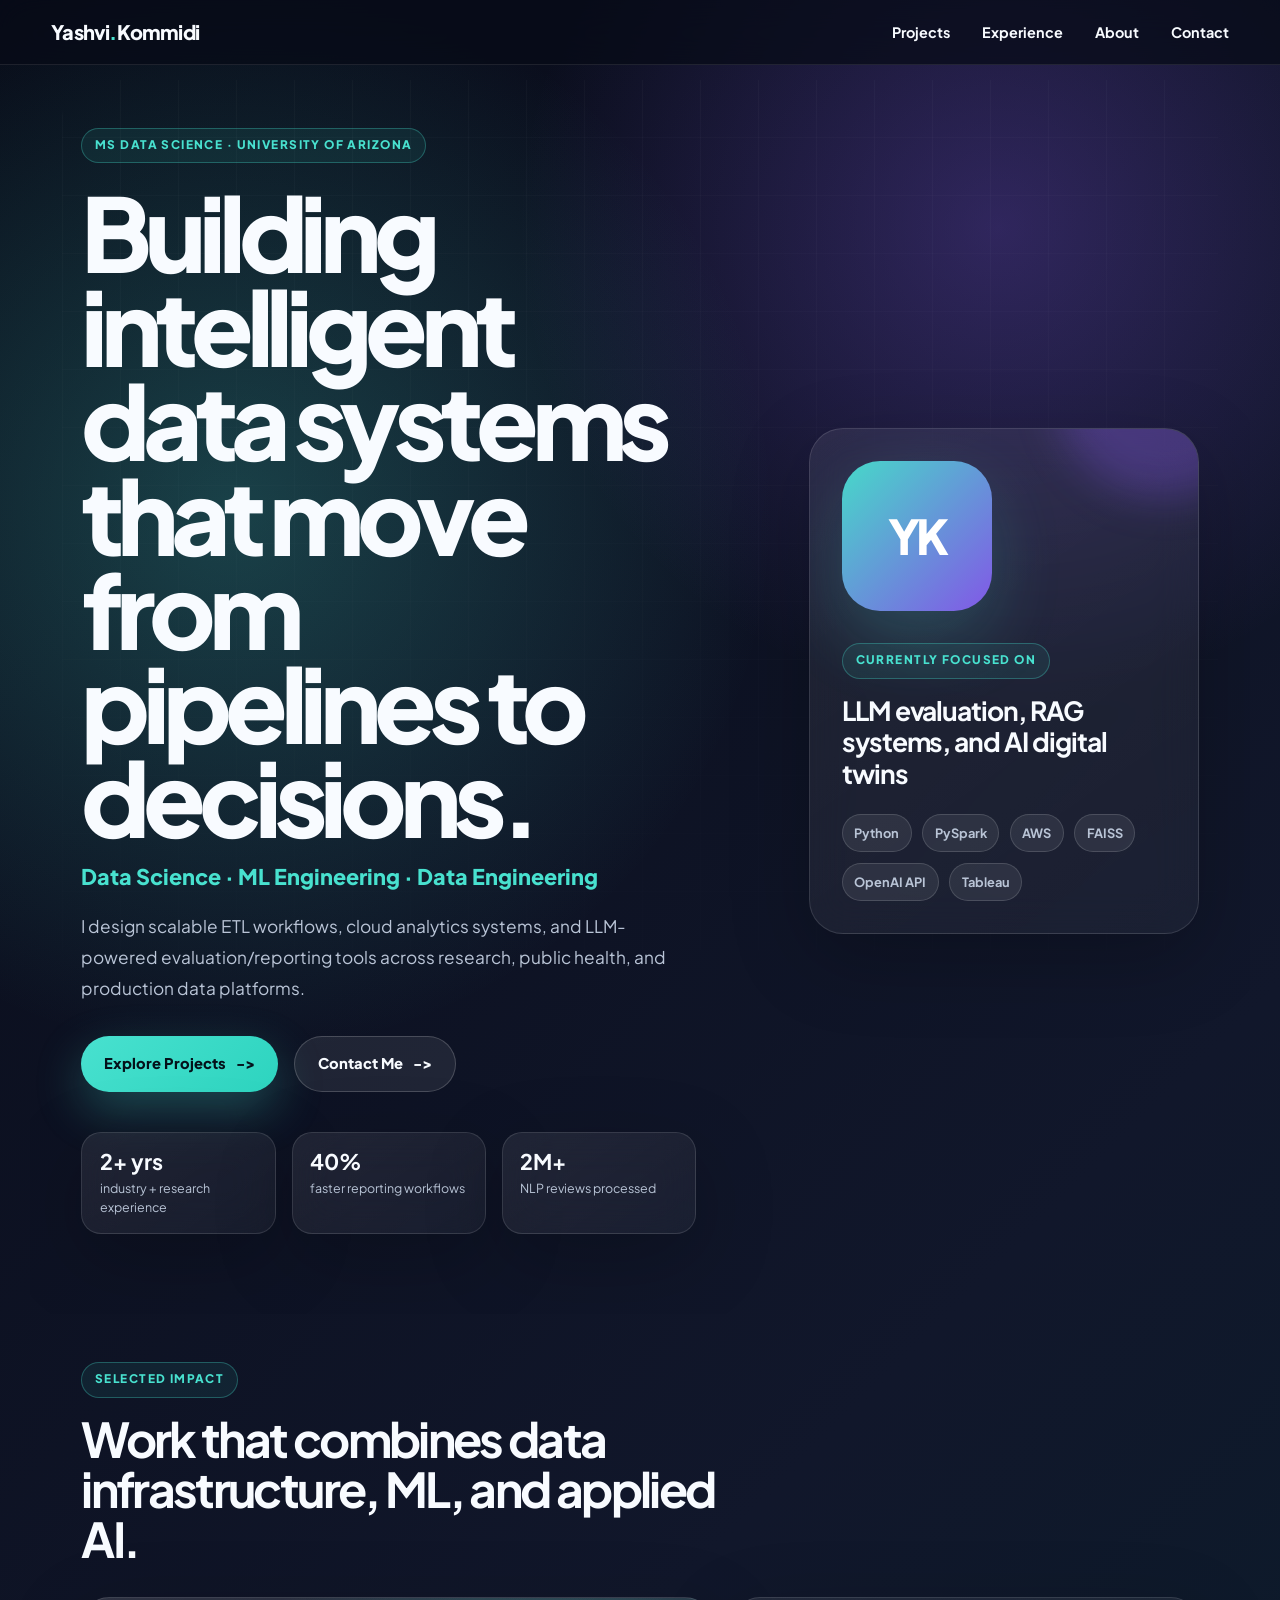
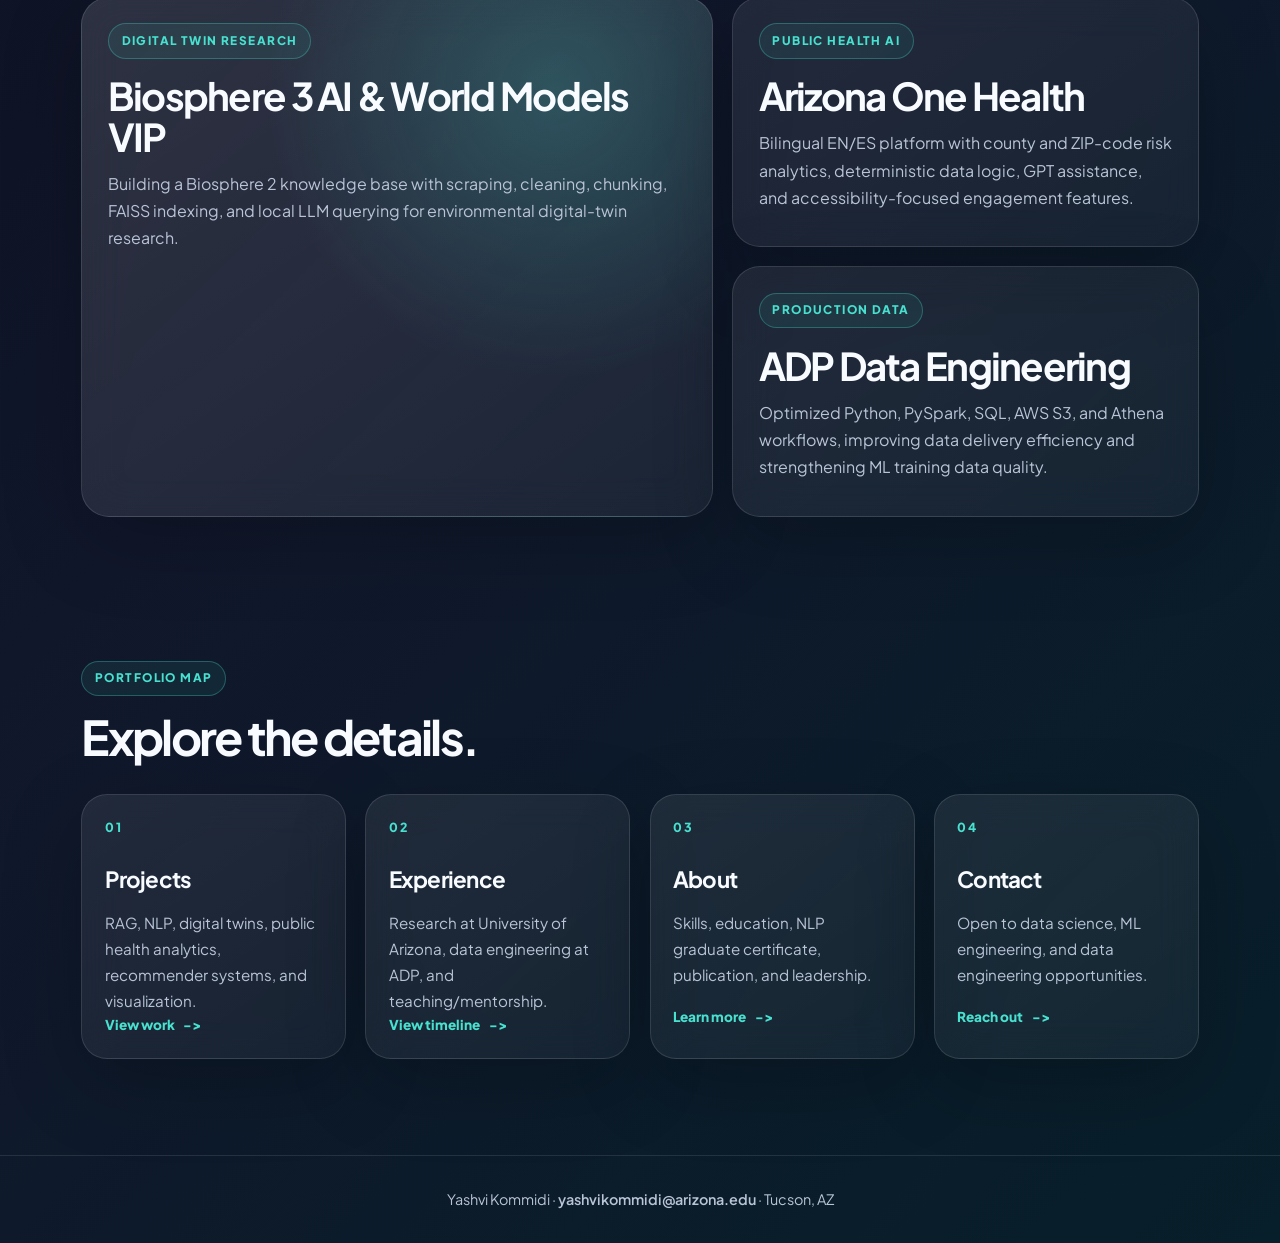
==== commit b724cc46: "Update portfolio visuals and resume content Co-authored-by: Cursor <cursoragent@cursor.com>" ====
--- a/index.html
+++ b/index.html
@@ -23,57 +23,104 @@
   <main>
     <section class="hero">
       <div class="hero-bg"></div>
-      <div class="hero-photo-wrap">
-        <img src="Yashvi-Headshot.png" alt="Yashvi Kommidi" class="hero-photo">
+      <div class="hero-content">
+        <span class="hero-badge">MS Data Science · University of Arizona</span>
+        <h1>Building intelligent data systems that move from pipelines to decisions.</h1>
+        <p class="hero-subtitle">Data Science · ML Engineering · Data Engineering</p>
+        <p class="hero-tagline">I design scalable ETL workflows, cloud analytics systems, and LLM-powered evaluation/reporting tools across research, public health, and production data platforms.</p>
+        <div class="hero-cta">
+          <a href="projects.html" class="btn-play">Explore Projects</a>
+          <a href="contact.html" class="btn-info">Contact Me</a>
+        </div>
+        <div class="hero-metrics" aria-label="Portfolio highlights">
+          <div>
+            <strong>2+ yrs</strong>
+            <span>industry + research experience</span>
+          </div>
+          <div>
+            <strong>40%</strong>
+            <span>faster reporting workflows</span>
+          </div>
+          <div>
+            <strong>2M+</strong>
+            <span>NLP reviews processed</span>
+          </div>
+        </div>
       </div>
-      <div class="hero-content">
-        <span class="hero-badge">MS Data Science · Tucson, AZ</span>
-        <h1>Yashvi Kommidi</h1>
-        <p class="hero-subtitle">Data Science graduate · ETL · ML · Cloud Analytics</p>
-        <p class="hero-tagline">Building scalable data pipelines. Turning data into decisions. Researching LLM evaluation & curriculum analytics at University of Arizona.</p>
-        <div class="hero-cta">
-          <a href="projects.html" class="btn-play">View My Work</a>
-          <a href="contact.html" class="btn-info">Get in Touch</a>
+      <aside class="hero-panel" aria-label="Yashvi Kommidi professional snapshot">
+        <div class="profile-orb">YK</div>
+        <p class="panel-kicker">Currently focused on</p>
+        <h2>LLM evaluation, RAG systems, and AI digital twins</h2>
+        <div class="signal-list">
+          <span>Python</span>
+          <span>PySpark</span>
+          <span>AWS</span>
+          <span>FAISS</span>
+          <span>OpenAI API</span>
+          <span>Tableau</span>
         </div>
+      </aside>
+    </section>
+
+    <section class="spotlight-section">
+      <div class="section-heading">
+        <span>Selected Impact</span>
+        <h2>Work that combines data infrastructure, ML, and applied AI.</h2>
+      </div>
+      <div class="spotlight-grid">
+        <article class="spotlight-card featured">
+          <span class="eyebrow">Digital Twin Research</span>
+          <h3>Biosphere 3 AI & World Models VIP</h3>
+          <p>Building a Biosphere 2 knowledge base with scraping, cleaning, chunking, FAISS indexing, and local LLM querying for environmental digital-twin research.</p>
+        </article>
+        <article class="spotlight-card">
+          <span class="eyebrow">Public Health AI</span>
+          <h3>Arizona One Health</h3>
+          <p>Bilingual EN/ES platform with county and ZIP-code risk analytics, deterministic data logic, GPT assistance, and accessibility-focused engagement features.</p>
+        </article>
+        <article class="spotlight-card">
+          <span class="eyebrow">Production Data</span>
+          <h3>ADP Data Engineering</h3>
+          <p>Optimized Python, PySpark, SQL, AWS S3, and Athena workflows, improving data delivery efficiency and strengthening ML training data quality.</p>
+        </article>
       </div>
     </section>
 
     <section class="section-cards">
-      <h2 class="row-header">Explore</h2>
+      <div class="section-heading">
+        <span>Portfolio Map</span>
+        <h2>Explore the details.</h2>
+      </div>
       <div class="card-row">
         <a href="projects.html" class="card-link">
-          <div class="card-bg"></div>
           <div class="card-overlay">
-            <span class="card-icon">📊</span>
+            <span class="card-icon">01</span>
             <h3 class="card-title">Projects</h3>
-            <p class="card-desc">10+ projects in ML, NLP, RAG, digital twins</p>
-            <span class="card-cta">View all</span>
+            <p class="card-desc">RAG, NLP, digital twins, public health analytics, recommender systems, and visualization.</p>
+            <span class="card-cta">View work</span>
           </div>
         </a>
         <a href="experience.html" class="card-link">
-          <div class="card-bg"></div>
           <div class="card-overlay">
-            <span class="card-icon">💼</span>
+            <span class="card-icon">02</span>
             <h3 class="card-title">Experience</h3>
-            <p class="card-desc">Research at UArizona · ADP · Teaching</p>
+            <p class="card-desc">Research at University of Arizona, data engineering at ADP, and teaching/mentorship.</p>
             <span class="card-cta">View timeline</span>
           </div>
         </a>
         <a href="about.html" class="card-link">
-          <div class="card-bg"></div>
           <div class="card-overlay">
-            <span class="card-icon">👋</span>
+            <span class="card-icon">03</span>
             <h3 class="card-title">About</h3>
-            <p class="card-desc">Skills · Education · Publication</p>
+            <p class="card-desc">Skills, education, NLP graduate certificate, publication, and leadership.</p>
             <span class="card-cta">Learn more</span>
           </div>
         </a>
         <a href="contact.html" class="card-link">
-          <div class="card-bg"></div>
           <div class="card-overlay">
-            <span class="card-icon">📬</span>
+            <span class="card-icon">04</span>
             <h3 class="card-title">Contact</h3>
-            <p class="card-desc">Let's connect</p>
+            <p class="card-desc">Open to data science, ML engineering, and data engineering opportunities.</p>
             <span class="card-cta">Reach out</span>
           </div>
         </a>
--- a/styles.css
+++ b/styles.css
@@ -1,4 +1,4 @@
-/* Yashvi Kommidi Portfolio - Light & Professional */
+/* Yashvi Kommidi Portfolio - Modern data/AI visual system */
 @import url('https://fonts.googleapis.com/css2?family=Plus+Jakarta+Sans:wght@400;500;600;700;800&display=swap');
 
 * {
@@ -8,17 +8,20 @@
 }
 
 :root {
-  --bg: #fafbfc;
+  --bg: #f4f7fb;
   --bg-alt: #ffffff;
   --bg-card: #ffffff;
-  --text: #1a1d21;
-  --text-muted: #5c6369;
-  --accent: #0d9488;
-  --accent-hover: #0f766e;
-  --border: rgba(0,0,0,0.08);
-  --radius: 10px;
-  --max: 960px;
+  --text: #101828;
+  --text-muted: #5b667a;
+  --accent: #0f766e;
+  --accent-hover: #0d5f59;
+  --accent-2: #7c3aed;
+  --ink: #09111f;
+  --border: rgba(15, 23, 42, 0.1);
+  --radius: 18px;
+  --max: 1040px;
   --gap: 2rem;
+  --shadow: 0 24px 70px rgba(15, 23, 42, 0.1);
 }
 
 html {
@@ -27,7 +30,10 @@
 
 body {
   font-family: 'Plus Jakarta Sans', -apple-system, sans-serif;
-  background: var(--bg);
+  background:
+    radial-gradient(circle at 10% 0%, rgba(15, 118, 110, 0.12), transparent 28rem),
+    radial-gradient(circle at 90% 10%, rgba(124, 58, 237, 0.11), transparent 26rem),
+    var(--bg);
   color: var(--text);
   line-height: 1.6;
 }
@@ -51,8 +57,8 @@
   left: 0;
   right: 0;
   z-index: 100;
-  background: rgba(255,255,255,0.95);
-  backdrop-filter: blur(10px);
+  background: rgba(255, 255, 255, 0.82);
+  backdrop-filter: blur(18px);
   border-bottom: 1px solid var(--border);
   padding: 1rem 4%;
 }
@@ -67,8 +73,9 @@
 
 .nav-logo {
   font-size: 1.25rem;
-  font-weight: 700;
+  font-weight: 800;
   color: var(--text);
+  letter-spacing: -0.04em;
 }
 
 .nav-logo span { color: var(--accent); }
@@ -81,7 +88,7 @@
 
 .nav-links a {
   font-size: 0.9rem;
-  font-weight: 500;
+  font-weight: 700;
   color: var(--text-muted);
   transition: color 0.2s;
 }
@@ -142,8 +149,9 @@
 }
 
 .btn-primary {
-  background: var(--accent);
+  background: linear-gradient(135deg, var(--accent), #14b8a6);
   color: white;
+  box-shadow: 0 14px 34px rgba(15, 118, 110, 0.22);
 }
 
 .btn-primary:hover {
@@ -224,19 +232,35 @@
 
 /* Page header */
 .page-header {
-  padding: 7rem 4% 3rem;
+  position: relative;
+  overflow: hidden;
+  padding: 8rem 4% 4rem;
   border-bottom: 1px solid var(--border);
+  background:
+    radial-gradient(circle at 22% 20%, rgba(20, 184, 166, 0.22), transparent 24rem),
+    radial-gradient(circle at 80% 0%, rgba(124, 58, 237, 0.18), transparent 22rem),
+    linear-gradient(135deg, #ffffff 0%, #eef7f7 100%);
+}
+
+.page-header::after {
+  content: "";
+  position: absolute;
+  inset: auto 4% 0;
+  height: 1px;
+  background: linear-gradient(90deg, transparent, rgba(15, 118, 110, 0.45), transparent);
 }
 
 .page-header h1 {
-  font-size: 2rem;
-  font-weight: 700;
+  font-size: clamp(2.5rem, 7vw, 5rem);
+  font-weight: 800;
+  line-height: 0.95;
   letter-spacing: -0.02em;
 }
 
 .page-header p {
   color: var(--text-muted);
   margin-top: 0.5rem;
+  font-size: 1.05rem;
 }
 
 /* Detail pages content */
@@ -251,28 +275,46 @@
 }
 
 .exp-item {
-  padding: 2rem 0;
-  border-bottom: 1px solid var(--border);
+  position: relative;
+  margin-bottom: 1.2rem;
+  padding: 1.5rem;
+  border: 1px solid var(--border);
+  border-radius: var(--radius);
+  background: rgba(255, 255, 255, 0.82);
+  box-shadow: 0 14px 40px rgba(15, 23, 42, 0.06);
   display: grid;
   grid-template-columns: 140px 1fr;
   gap: 2rem;
   align-items: start;
-}
-
-.exp-item:last-child {
-  border-bottom: none;
+  overflow: hidden;
+  transition: transform 0.2s ease, border-color 0.2s ease, box-shadow 0.2s ease;
+}
+
+.exp-item::before {
+  content: "";
+  position: absolute;
+  inset: 0 auto 0 0;
+  width: 4px;
+  background: linear-gradient(180deg, var(--accent), var(--accent-2));
+}
+
+.exp-item:hover,
+.project-card:hover,
+.contact-links a:hover {
+  transform: translateY(-4px);
 }
 
 .exp-date {
   font-size: 0.85rem;
-  font-weight: 600;
+  font-weight: 800;
   color: var(--accent);
 }
 
 .exp-role {
-  font-size: 1.1rem;
-  font-weight: 700;
+  font-size: 1.18rem;
+  font-weight: 800;
   margin-bottom: 0.25rem;
+  letter-spacing: -0.02em;
 }
 
 .exp-company {
@@ -306,21 +348,46 @@
   max-width: var(--max);
   margin: 0 auto;
   display: grid;
-  grid-template-columns: repeat(2, 1fr);
+  grid-template-columns: repeat(2, minmax(0, 1fr));
   gap: var(--gap);
 }
 
 .project-card {
-  background: var(--bg-alt);
+  position: relative;
+  background:
+    linear-gradient(145deg, rgba(255, 255, 255, 0.96), rgba(255, 255, 255, 0.78));
   border: 1px solid var(--border);
-  border-radius: var(--radius);
+  border-radius: 24px;
   padding: 1.75rem;
-  transition: all 0.2s;
+  transition: transform 0.2s ease, box-shadow 0.2s ease, border-color 0.2s ease;
+  box-shadow: 0 18px 54px rgba(15, 23, 42, 0.07);
+  overflow: hidden;
+}
+
+.project-card::before {
+  content: "";
+  position: absolute;
+  inset: 0 0 auto;
+  height: 4px;
+  background: linear-gradient(90deg, var(--accent), var(--accent-2));
+  opacity: 0;
+  transition: opacity 0.2s ease;
 }
 
 .project-card:hover {
   border-color: var(--accent);
-  box-shadow: 0 4px 20px rgba(13,148,136,0.12);
+  box-shadow: var(--shadow);
+}
+
+.project-card:hover::before {
+  opacity: 1;
+}
+
+.project-card-featured {
+  grid-column: span 1;
+  background:
+    radial-gradient(circle at 88% 8%, rgba(20, 184, 166, 0.18), transparent 12rem),
+    linear-gradient(145deg, #ffffff, #f5fbfb);
 }
 
 a.project-card {
@@ -330,9 +397,10 @@
 }
 
 .project-card h3 {
-  font-size: 1.15rem;
-  font-weight: 700;
+  font-size: 1.2rem;
+  font-weight: 800;
   margin-bottom: 0.5rem;
+  letter-spacing: -0.03em;
 }
 
 .project-card p {
@@ -356,7 +424,7 @@
   font-size: 0.75rem;
   font-weight: 600;
   padding: 0.3rem 0.75rem;
-  border-radius: 6px;
+  border-radius: 999px;
   margin-top: 0.5rem;
 }
 
@@ -383,11 +451,11 @@
 
 .project-tags span {
   font-size: 0.75rem;
-  font-weight: 600;
+  font-weight: 800;
   padding: 0.25rem 0.65rem;
-  background: rgba(13,148,136,0.08);
-  color: var(--accent);
-  border-radius: 6px;
+  background: rgba(15, 118, 110, 0.08);
+  color: var(--accent);
+  border-radius: 999px;
 }
 
 .project-card a.ext-link {
@@ -410,21 +478,76 @@
   align-items: start;
 }
 
-.about-photo {
-  width: 100%;
-  aspect-ratio: 1;
-  object-fit: cover;
-  border-radius: var(--radius);
+.profile-card {
+  position: sticky;
+  top: 6rem;
   border: 1px solid var(--border);
-  box-shadow: 0 4px 24px rgba(0,0,0,0.08);
+  border-radius: 28px;
+  padding: 1.5rem;
+  background:
+    radial-gradient(circle at 80% 12%, rgba(124, 58, 237, 0.16), transparent 12rem),
+    linear-gradient(145deg, #ffffff, #f4fbfb);
+  box-shadow: var(--shadow);
+}
+
+.profile-initials {
+  display: grid;
+  place-items: center;
+  width: 112px;
+  height: 112px;
+  margin-bottom: 1.25rem;
+  border-radius: 28px;
+  background: linear-gradient(135deg, var(--accent), var(--accent-2));
+  color: white;
+  font-size: 2.4rem;
+  font-weight: 800;
+  letter-spacing: -0.08em;
+}
+
+.profile-card h2 {
+  font-size: 1.45rem;
+  letter-spacing: -0.04em;
+}
+
+.profile-card p {
+  margin: 0.65rem 0 1.2rem;
+  color: var(--text-muted);
+  font-size: 0.92rem;
+}
+
+.quick-stats {
+  display: grid;
+  gap: 0.8rem;
+}
+
+.quick-stats div {
+  border: 1px solid var(--border);
+  border-radius: 16px;
+  padding: 0.85rem;
+  background: rgba(255, 255, 255, 0.7);
+}
+
+.quick-stats strong,
+.quick-stats span {
+  display: block;
+}
+
+.quick-stats strong {
+  color: var(--accent);
+  font-size: 1.15rem;
+}
+
+.quick-stats span {
+  color: var(--text-muted);
+  font-size: 0.78rem;
 }
 
 .about-text h2 {
   font-size: 1.25rem;
-  font-weight: 700;
+  font-weight: 800;
   margin: 2rem 0 1rem;
   padding-bottom: 0.5rem;
-  border-bottom: 2px solid var(--accent);
+  border-bottom: 1px solid var(--border);
   color: var(--text);
 }
 
@@ -462,6 +585,13 @@
   margin-top: 1rem;
 }
 
+.skill-group {
+  border: 1px solid var(--border);
+  border-radius: 18px;
+  padding: 1rem;
+  background: rgba(255, 255, 255, 0.72);
+}
+
 .skill-group h4 {
   font-size: 0.9rem;
   font-weight: 700;
@@ -477,7 +607,7 @@
 
 /* Contact page */
 .contact-page {
-  max-width: 480px;
+  max-width: 640px;
   margin: 0 auto;
   padding: 4rem 1.5rem;
 }
@@ -504,15 +634,16 @@
   align-items: center;
   gap: 1rem;
   padding: 1.25rem;
-  background: var(--bg-alt);
+  background: rgba(255, 255, 255, 0.86);
   border: 1px solid var(--border);
-  border-radius: var(--radius);
-  transition: all 0.2s;
+  border-radius: 20px;
+  box-shadow: 0 14px 40px rgba(15, 23, 42, 0.06);
+  transition: transform 0.2s ease, border-color 0.2s ease, box-shadow 0.2s ease;
 }
 
 .contact-links a:hover {
   border-color: var(--accent);
-  box-shadow: 0 4px 16px rgba(13,148,136,0.1);
+  box-shadow: var(--shadow);
 }
 
 .contact-links .icon {
@@ -575,39 +706,39 @@
   .about-grid { grid-template-columns: 1fr; }
   .skills-grid { grid-template-columns: 1fr; }
 
+  .nav {
+    padding: 0.85rem 4%;
+  }
+
+  .nav-inner {
+    align-items: flex-start;
+    flex-direction: column;
+    gap: 0.75rem;
+  }
+
   .nav-links {
-    display: none;
+    display: flex;
+    width: 100%;
+    gap: 0.6rem;
+    overflow-x: auto;
+    padding-bottom: 0.15rem;
   }
 
+  .nav-links a {
+    display: inline-flex;
+    border: 1px solid var(--border);
+    border-radius: 999px;
+    padding: 0.45rem 0.75rem;
+    background: rgba(255, 255, 255, 0.74);
+    white-space: nowrap;
+  }
+
   .hero-cta { flex-direction: column; }
 }
 
-/* Hamburger - minimal */
-.hamburger {
-  display: none;
-  flex-direction: column;
-  gap: 5px;
-  cursor: pointer;
-}
-
-.hamburger span {
-  width: 24px;
-  height: 2px;
-  background: var(--text);
-}
-
 @media (max-width: 768px) {
-  .hamburger { display: flex; }
-  .nav-links {
-    display: none;
-    position: absolute;
-    top: 100%;
-    left: 0;
-    right: 0;
-    background: var(--bg-alt);
-    flex-direction: column;
-    padding: 1rem;
-    border-bottom: 1px solid var(--border);
+  .home .nav-links a {
+    background: rgba(255, 255, 255, 0.08);
+    border-color: rgba(255, 255, 255, 0.14);
   }
-  .nav-links.active { display: flex; }
-}
+}
--- a/home.css
+++ b/home.css
@@ -1,335 +1,417 @@
-/* Home page - Professional & Creative */
-
-@import url('https://fonts.googleapis.com/css2?family=Playfair+Display:wght@500;600&display=swap');
+/* Home page - cinematic portfolio landing */
 
 .home {
-  --home-bg: #fafbfc;
-  --home-text: #1a1d21;
-  --home-muted: #5c6369;
-  --home-accent: #0d9488;
-}
-
-.home {
-  background: var(--home-bg);
+  --home-bg: #080b18;
+  --home-surface: rgba(255, 255, 255, 0.08);
+  --home-surface-strong: rgba(255, 255, 255, 0.14);
+  --home-text: #f8fbff;
+  --home-muted: #b9c4d6;
+  --home-accent: #48e1cf;
+  --home-accent-2: #8b5cf6;
+  background:
+    radial-gradient(circle at 18% 18%, rgba(72, 225, 207, 0.24), transparent 34rem),
+    radial-gradient(circle at 78% 8%, rgba(139, 92, 246, 0.28), transparent 30rem),
+    linear-gradient(135deg, #080b18 0%, #11172b 55%, #071f2a 100%);
   color: var(--home-text);
 }
 
 .home .nav {
-  background: rgba(255,255,255,0.98);
-  backdrop-filter: blur(12px);
-  border-bottom: 1px solid rgba(0,0,0,0.05);
-  box-shadow: 0 1px 0 rgba(0,0,0,0.03);
-}
-
-/* Hero - Editorial layout */
+  background: rgba(8, 11, 24, 0.74);
+  border-bottom: 1px solid rgba(255, 255, 255, 0.09);
+  backdrop-filter: blur(18px);
+}
+
+.home .nav-logo,
+.home .nav-links a {
+  color: var(--home-text);
+}
+
+.home .nav-logo span,
+.home .nav-links a:hover {
+  color: var(--home-accent);
+}
+
 .home .hero {
   position: relative;
-  min-height: 90vh;
-  display: flex;
+  min-height: 100vh;
+  display: grid;
+  grid-template-columns: minmax(0, 1.15fr) minmax(320px, 0.85fr);
+  gap: 3rem;
   align-items: center;
-  padding: 7rem 4% 5rem;
-  max-width: 1200px;
+  max-width: 1220px;
   margin: 0 auto;
+  padding: 8rem 4% 5rem;
+  overflow: hidden;
 }
 
 .home .hero-bg {
   position: absolute;
-  inset: 0;
-  background: linear-gradient(180deg, #fafbfc 0%, #f5f7fa 100%);
-  z-index: 0;
-}
-
-.home .hero-bg::after {
-  content: '';
-  position: absolute;
-  bottom: 0;
-  left: 0;
-  right: 0;
-  height: 1px;
-  background: linear-gradient(90deg, transparent, rgba(13,148,136,0.2), transparent);
-  opacity: 0.6;
-}
-
-.home .hero-photo-wrap {
-  position: absolute;
-  right: 0;
-  top: 50%;
-  transform: translateY(-50%);
-  width: 280px;
-  height: 280px;
-  border-radius: 12px;
-  overflow: hidden;
-  box-shadow: 0 24px 48px rgba(13,148,136,0.08), 0 0 0 1px rgba(0,0,0,0.04);
+  inset: 5rem 2rem 2rem;
+  border-radius: 36px;
+  background:
+    linear-gradient(90deg, rgba(255, 255, 255, 0.055) 1px, transparent 1px),
+    linear-gradient(0deg, rgba(255, 255, 255, 0.045) 1px, transparent 1px);
+  background-size: 58px 58px;
+  -webkit-mask-image: linear-gradient(to bottom, black, transparent 88%);
+  mask-image: linear-gradient(to bottom, black, transparent 88%);
+  opacity: 0.48;
+}
+
+.home .hero-content,
+.home .hero-panel {
+  position: relative;
   z-index: 1;
 }
 
-.home .hero-photo {
-  width: 100%;
-  height: 100%;
-  object-fit: cover;
-}
-
-.home .hero-content {
-  position: relative;
-  z-index: 2;
-  max-width: 520px;
-}
-
-.home .hero-badge {
+.home .hero-badge,
+.home .section-heading span,
+.home .eyebrow,
+.home .panel-kicker {
   display: inline-flex;
   align-items: center;
-  gap: 0.5rem;
-  font-size: 0.75rem;
-  font-weight: 600;
-  letter-spacing: 2px;
+  width: fit-content;
+  border: 1px solid rgba(72, 225, 207, 0.3);
+  border-radius: 999px;
+  padding: 0.45rem 0.8rem;
+  background: rgba(72, 225, 207, 0.08);
   color: var(--home-accent);
+  font-size: 0.74rem;
+  font-weight: 800;
+  letter-spacing: 0.12em;
+  text-transform: uppercase;
+}
+
+.home .hero h1 {
+  max-width: 780px;
+  margin: 1.35rem 0 1rem;
+  color: var(--home-text);
+  font-size: clamp(3.4rem, 8vw, 6.8rem);
+  font-weight: 800;
+  line-height: 0.92;
+  letter-spacing: -0.07em;
+}
+
+.home .hero-subtitle {
   margin-bottom: 1rem;
-  text-transform: uppercase;
-}
-
-.home .hero-badge::before {
-  content: '';
-  width: 24px;
-  height: 1px;
-  background: var(--home-accent);
-}
-
-.home .hero h1 {
-  font-family: 'Playfair Display', serif;
-  font-size: clamp(3rem, 6vw, 4rem);
-  font-weight: 600;
-  line-height: 1.1;
-  letter-spacing: -0.02em;
-  margin-bottom: 1rem;
-  color: var(--home-text);
-}
-
-.home .hero-subtitle {
-  font-size: 1.15rem;
   color: var(--home-accent);
-  font-weight: 600;
-  margin-bottom: 1rem;
-  letter-spacing: -0.01em;
+  font-size: clamp(1.05rem, 2vw, 1.35rem);
+  font-weight: 800;
 }
 
 .home .hero-tagline {
-  font-size: 1.05rem;
+  max-width: 660px;
   color: var(--home-muted);
-  line-height: 1.75;
-  margin-bottom: 2rem;
+  font-size: 1.08rem;
+  line-height: 1.8;
 }
 
 .home .hero-cta {
   display: flex;
+  flex-wrap: wrap;
   gap: 1rem;
-  flex-wrap: wrap;
-}
-
-.home .btn-play {
-  display: inline-flex;
-  align-items: center;
-  gap: 0.5rem;
-  padding: 1rem 1.75rem;
-  font-size: 0.9rem;
-  font-weight: 600;
-  letter-spacing: 0.5px;
-  background: var(--home-accent);
-  color: white;
-  border: none;
-  border-radius: 6px;
-  cursor: pointer;
-  font-family: inherit;
-  transition: all 0.25s ease;
-}
-
-.home .btn-play:hover {
-  background: #0f766e;
-  transform: translateY(-2px);
-  box-shadow: 0 8px 24px rgba(13,148,136,0.25);
-}
-
-.home .btn-play::before {
-  content: '→';
-  font-size: 1rem;
-}
-
+  margin-top: 2rem;
+}
+
+.home .btn-play,
 .home .btn-info {
   display: inline-flex;
   align-items: center;
-  gap: 0.5rem;
-  padding: 1rem 1.75rem;
-  font-size: 0.9rem;
-  font-weight: 600;
-  background: white;
-  color: var(--home-text);
-  border: 1px solid rgba(0,0,0,0.1);
-  border-radius: 6px;
-  cursor: pointer;
-  font-family: inherit;
-  transition: all 0.25s ease;
+  justify-content: center;
+  gap: 0.6rem;
+  min-height: 3.25rem;
+  padding: 0.95rem 1.45rem;
+  border-radius: 999px;
+  font-size: 0.92rem;
+  font-weight: 800;
+  transition: transform 0.25s ease, box-shadow 0.25s ease, border-color 0.25s ease;
+}
+
+.home .btn-play {
+  background: linear-gradient(135deg, var(--home-accent), #2dd4bf);
+  color: #04111a;
+  box-shadow: 0 18px 48px rgba(72, 225, 207, 0.28);
+}
+
+.home .btn-play::after,
+.home .btn-info::after,
+.home .card-cta::after {
+  content: "->";
+}
+
+.home .btn-info {
+  border: 1px solid rgba(255, 255, 255, 0.18);
+  background: rgba(255, 255, 255, 0.08);
+  color: var(--home-text);
+}
+
+.home .btn-play:hover,
+.home .btn-info:hover,
+.home .card-link:hover,
+.home .spotlight-card:hover {
+  transform: translateY(-4px);
 }
 
 .home .btn-info:hover {
-  border-color: var(--home-accent);
-  color: var(--home-accent);
-  box-shadow: 0 4px 16px rgba(0,0,0,0.06);
-}
-
-/* Section - Clean grid */
+  border-color: rgba(72, 225, 207, 0.55);
+  box-shadow: 0 18px 48px rgba(0, 0, 0, 0.18);
+}
+
+.home .hero-metrics {
+  display: grid;
+  grid-template-columns: repeat(3, 1fr);
+  gap: 1rem;
+  margin-top: 2.5rem;
+}
+
+.home .hero-metrics div,
+.home .hero-panel,
+.home .spotlight-card,
+.home .card-link {
+  border: 1px solid rgba(255, 255, 255, 0.12);
+  background: linear-gradient(145deg, var(--home-surface), rgba(255, 255, 255, 0.045));
+  box-shadow: 0 24px 80px rgba(0, 0, 0, 0.22);
+  backdrop-filter: blur(20px);
+}
+
+.home .hero-metrics div {
+  border-radius: 20px;
+  padding: 1.1rem;
+}
+
+.home .hero-metrics strong {
+  display: block;
+  color: var(--home-text);
+  font-size: 1.35rem;
+  line-height: 1;
+}
+
+.home .hero-metrics span {
+  display: block;
+  margin-top: 0.45rem;
+  color: var(--home-muted);
+  font-size: 0.78rem;
+  line-height: 1.45;
+}
+
+.home .hero-panel {
+  justify-self: end;
+  width: min(100%, 390px);
+  border-radius: 34px;
+  padding: 2rem;
+  overflow: hidden;
+}
+
+.home .hero-panel::before {
+  content: "";
+  position: absolute;
+  inset: -30% -20% auto auto;
+  width: 220px;
+  height: 220px;
+  border-radius: 50%;
+  background: rgba(139, 92, 246, 0.28);
+  filter: blur(20px);
+}
+
+.home .profile-orb {
+  display: grid;
+  place-items: center;
+  width: 150px;
+  height: 150px;
+  margin-bottom: 2rem;
+  border-radius: 38px;
+  background:
+    linear-gradient(135deg, rgba(72, 225, 207, 0.96), rgba(139, 92, 246, 0.92)),
+    #172033;
+  color: white;
+  font-size: 3rem;
+  font-weight: 800;
+  letter-spacing: -0.08em;
+  box-shadow: 0 28px 70px rgba(72, 225, 207, 0.2);
+}
+
+.home .hero-panel h2 {
+  margin: 1rem 0 1.5rem;
+  color: var(--home-text);
+  font-size: 1.65rem;
+  line-height: 1.2;
+  letter-spacing: -0.04em;
+}
+
+.home .signal-list {
+  display: flex;
+  flex-wrap: wrap;
+  gap: 0.65rem;
+}
+
+.home .signal-list span {
+  border: 1px solid rgba(255, 255, 255, 0.14);
+  border-radius: 999px;
+  padding: 0.5rem 0.72rem;
+  background: rgba(255, 255, 255, 0.08);
+  color: var(--home-muted);
+  font-size: 0.8rem;
+  font-weight: 700;
+}
+
+.home .spotlight-section,
 .home .section-cards {
-  padding: 5rem 4% 6rem;
-  max-width: 1200px;
+  max-width: 1220px;
   margin: 0 auto;
-}
-
-.home .row-header {
-  font-size: 0.8rem;
-  font-weight: 600;
-  letter-spacing: 3px;
-  color: var(--home-muted);
+  padding: 3rem 4% 6rem;
+}
+
+.home .section-heading {
+  max-width: 680px;
   margin-bottom: 2rem;
-  text-transform: uppercase;
-}
-
+}
+
+.home .section-heading h2 {
+  margin-top: 1rem;
+  color: var(--home-text);
+  font-size: clamp(2rem, 4vw, 3rem);
+  line-height: 1.05;
+  letter-spacing: -0.055em;
+}
+
+.home .spotlight-grid,
 .home .card-row {
   display: grid;
-  grid-template-columns: repeat(2, 1fr);
-  gap: 1.5rem;
-  padding: 0;
+  gap: 1.2rem;
+}
+
+.home .spotlight-grid {
+  grid-template-columns: 1.15fr 0.85fr;
+}
+
+.home .spotlight-card {
+  position: relative;
+  min-height: 245px;
+  border-radius: 28px;
+  padding: 1.6rem;
+  overflow: hidden;
+  transition: transform 0.25s ease, border-color 0.25s ease, background 0.25s ease;
+}
+
+.home .spotlight-card.featured {
+  grid-row: span 2;
+  min-height: 520px;
+  background:
+    radial-gradient(circle at 75% 18%, rgba(72, 225, 207, 0.22), transparent 18rem),
+    linear-gradient(145deg, rgba(255, 255, 255, 0.13), rgba(255, 255, 255, 0.05));
+}
+
+.home .spotlight-card h3 {
+  margin: 1.1rem 0 0.8rem;
+  color: var(--home-text);
+  font-size: clamp(1.45rem, 3vw, 2.6rem);
+  line-height: 1.05;
+  letter-spacing: -0.045em;
+}
+
+.home .spotlight-card p,
+.home .card-desc {
+  color: var(--home-muted);
+  line-height: 1.7;
+}
+
+.home .card-row {
+  grid-template-columns: repeat(4, 1fr);
 }
 
 .home .card-link {
   position: relative;
-  display: block;
-  background: white;
-  border-radius: 12px;
-  padding: 2rem;
-  min-height: 180px;
-  border: 1px solid rgba(0,0,0,0.06);
-  box-shadow: 0 1px 3px rgba(0,0,0,0.04);
-  transition: all 0.3s cubic-bezier(0.4, 0, 0.2, 1);
+  min-height: 240px;
+  border-radius: 26px;
+  padding: 1.4rem;
   overflow: hidden;
+  transition: transform 0.25s ease, border-color 0.25s ease, box-shadow 0.25s ease;
 }
 
 .home .card-link::before {
-  content: '';
+  content: "";
   position: absolute;
-  left: 0;
-  top: 0;
-  bottom: 0;
-  width: 3px;
-  background: var(--home-accent);
-  transform: scaleY(0);
-  transform-origin: bottom;
-  transition: transform 0.3s ease;
-}
-
-.home .card-link:hover {
-  transform: translateY(-4px);
-  box-shadow: 0 16px 40px rgba(0,0,0,0.08);
-  border-color: rgba(13,148,136,0.15);
+  inset: auto 1.2rem 1.2rem;
+  height: 3px;
+  border-radius: 999px;
+  background: linear-gradient(90deg, var(--home-accent), var(--home-accent-2));
+  opacity: 0;
+  transition: opacity 0.25s ease;
+}
+
+.home .card-link::after {
+  display: none;
 }
 
 .home .card-link:hover::before {
-  transform: scaleY(1);
-  transform-origin: top;
-}
-
-.home .card-bg { display: none; }
+  opacity: 1;
+}
 
 .home .card-overlay {
   position: relative;
+  z-index: 1;
   display: flex;
+  min-height: 210px;
   flex-direction: column;
-  justify-content: space-between;
-  min-height: 140px;
-  background: transparent;
 }
 
 .home .card-icon {
-  font-size: 2rem;
-  margin-bottom: 1rem;
-  opacity: 0.9;
+  color: var(--home-accent);
+  font-size: 0.78rem;
+  font-weight: 900;
+  letter-spacing: 0.16em;
 }
 
 .home .card-title {
-  font-size: 1.35rem;
-  font-weight: 700;
-  margin-bottom: 0.5rem;
-  color: var(--home-text);
-  letter-spacing: -0.02em;
-}
-
-.home .card-desc {
-  font-size: 0.9rem;
+  margin: 1.5rem 0 0.8rem;
+  color: var(--home-text);
+  font-size: 1.4rem;
+  letter-spacing: -0.035em;
+}
+
+.home .card-cta {
+  display: inline-flex;
+  gap: 0.55rem;
+  margin-top: auto;
+  color: var(--home-accent);
+  font-size: 0.85rem;
+  font-weight: 800;
+}
+
+.home .footer {
+  border-top-color: rgba(255, 255, 255, 0.1);
+}
+
+.home .footer p,
+.home .footer a {
   color: var(--home-muted);
-  line-height: 1.5;
-  margin-bottom: 1rem;
-}
-
-.home .card-cta {
-  font-size: 0.85rem;
-  font-weight: 600;
-  color: var(--home-accent);
-  display: inline-flex;
-  align-items: center;
-  gap: 0.5rem;
-  transition: gap 0.2s;
-}
-
-.home .card-link:hover .card-cta {
-  gap: 0.75rem;
-}
-
-.home .card-cta::after {
-  content: '→';
-}
-
-/* Footer */
-.home .footer {
-  border-top: 1px solid rgba(0,0,0,0.06);
-}
-
-.home .footer p {
-  color: var(--home-muted);
-}
-
-.home .footer a {
-  color: var(--home-accent);
-}
-
-/* Responsive */
-@media (max-width: 900px) {
-  .home .hero-photo-wrap {
-    position: relative;
-    right: auto;
-    top: auto;
-    transform: none;
-    margin: 0 auto 2.5rem;
-    width: 220px;
-    height: 220px;
-  }
-  
+}
+
+@media (max-width: 980px) {
+  .home .hero,
+  .home .spotlight-grid {
+    grid-template-columns: 1fr;
+  }
+
+  .home .hero-panel {
+    justify-self: stretch;
+  }
+
+  .home .card-row {
+    grid-template-columns: repeat(2, 1fr);
+  }
+}
+
+@media (max-width: 680px) {
   .home .hero {
-    flex-direction: column;
-    justify-content: center;
-    text-align: center;
-    min-height: auto;
-    padding-top: 8rem;
-  }
-  
-  .home .hero-badge::before { display: none; }
-  .home .hero-content { max-width: 100%; }
-  .home .hero-tagline { margin-left: auto; margin-right: auto; }
-  .home .hero-cta { justify-content: center; }
-  
+    padding-top: 7rem;
+  }
+
+  .home .hero h1 {
+    font-size: clamp(2.9rem, 16vw, 4.2rem);
+  }
+
+  .home .hero-metrics,
   .home .card-row {
     grid-template-columns: 1fr;
   }
 }
-
-@media (max-width: 600px) {
-  .home .hero h1 { font-size: 2.5rem; }
-  .home .hero-photo-wrap { width: 180px; height: 180px; }
-  .home .nav-links { display: none; }
-}
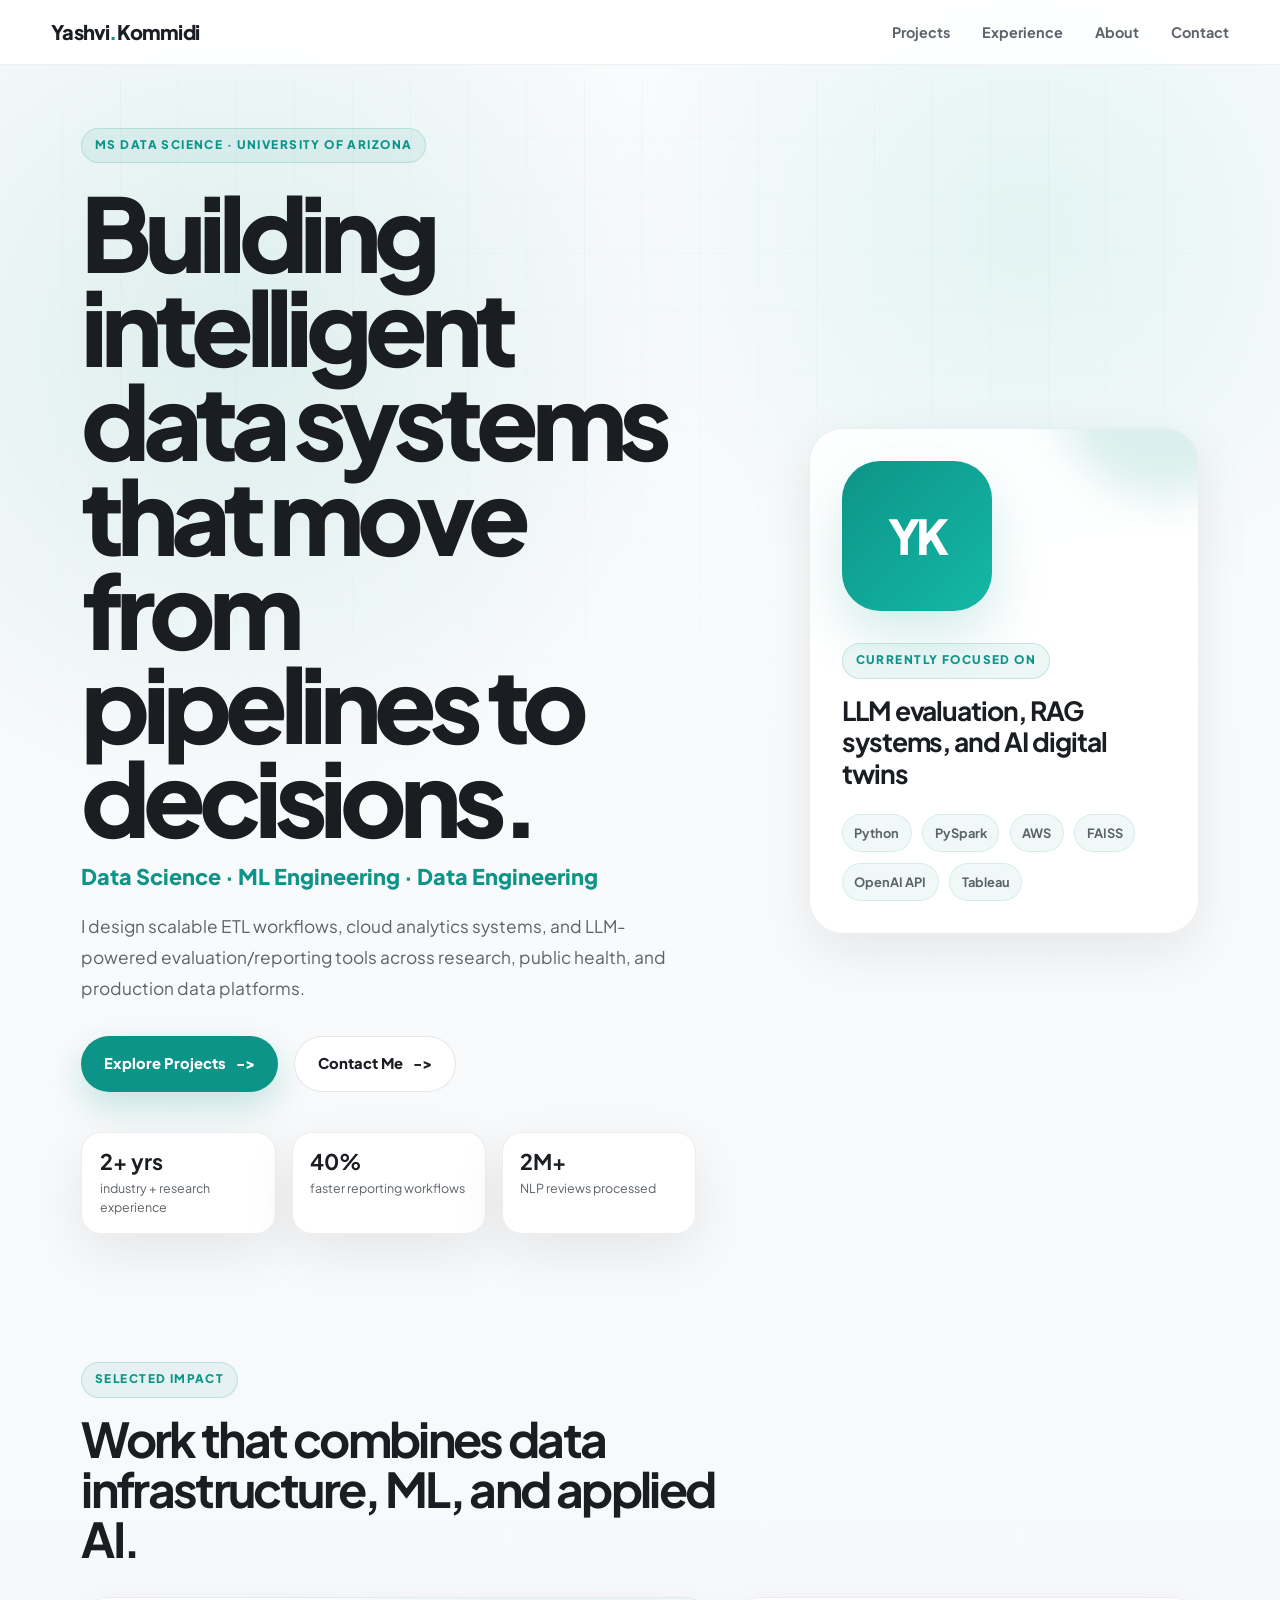
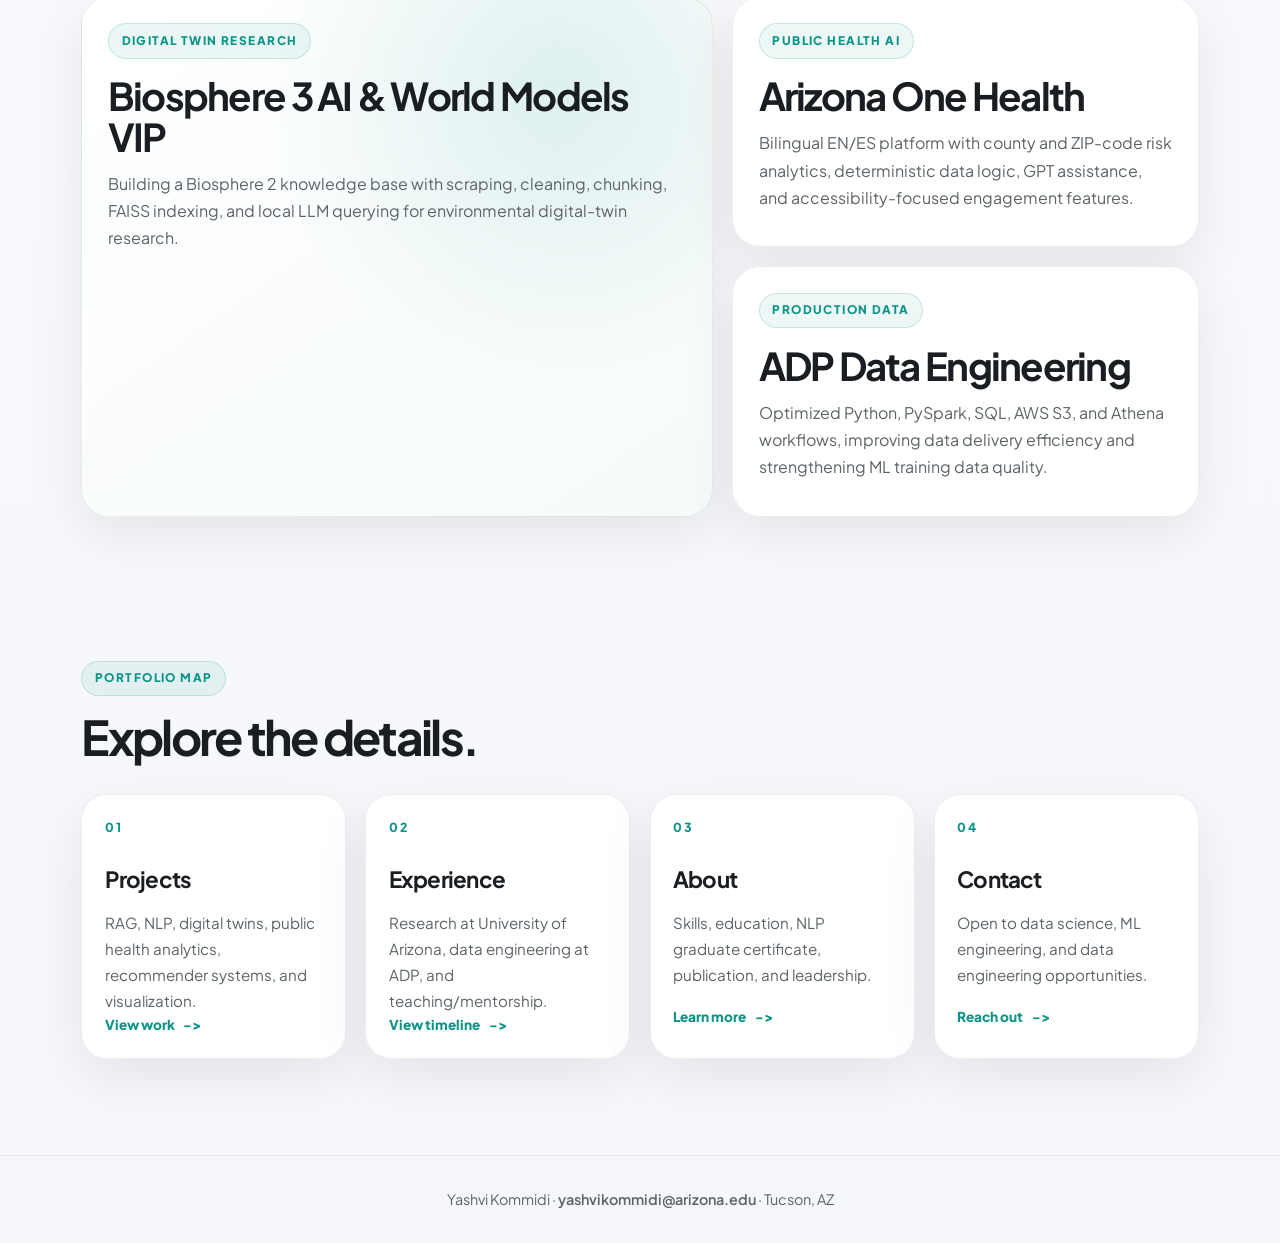
==== commit 56c70e69: "Restore light portfolio palette Co-authored-by: Cursor <cursoragent@cursor.com>" ====
--- a/index.html
+++ b/index.html
@@ -4,8 +4,8 @@
   <meta charset="UTF-8">
   <meta name="viewport" content="width=device-width, initial-scale=1.0">
   <title>Yashvi Kommidi | Data Science Portfolio</title>
-  <link rel="stylesheet" href="styles.css">
-  <link rel="stylesheet" href="home.css">
+  <link rel="stylesheet" href="styles.css?v=light-teal">
+  <link rel="stylesheet" href="home.css?v=light-teal">
 </head>
 <body class="home">
   <nav class="nav">
--- a/styles.css
+++ b/styles.css
@@ -8,16 +8,16 @@
 }
 
 :root {
-  --bg: #f4f7fb;
+  --bg: #fafbfc;
   --bg-alt: #ffffff;
   --bg-card: #ffffff;
-  --text: #101828;
-  --text-muted: #5b667a;
-  --accent: #0f766e;
-  --accent-hover: #0d5f59;
-  --accent-2: #7c3aed;
-  --ink: #09111f;
-  --border: rgba(15, 23, 42, 0.1);
+  --text: #1a1d21;
+  --text-muted: #5c6369;
+  --accent: #0d9488;
+  --accent-hover: #0f766e;
+  --accent-2: #14b8a6;
+  --ink: #1a1d21;
+  --border: rgba(0, 0, 0, 0.08);
   --radius: 18px;
   --max: 1040px;
   --gap: 2rem;
@@ -31,8 +31,8 @@
 body {
   font-family: 'Plus Jakarta Sans', -apple-system, sans-serif;
   background:
-    radial-gradient(circle at 10% 0%, rgba(15, 118, 110, 0.12), transparent 28rem),
-    radial-gradient(circle at 90% 10%, rgba(124, 58, 237, 0.11), transparent 26rem),
+    radial-gradient(circle at 10% 0%, rgba(13, 148, 136, 0.08), transparent 28rem),
+    radial-gradient(circle at 90% 10%, rgba(13, 148, 136, 0.06), transparent 26rem),
     var(--bg);
   color: var(--text);
   line-height: 1.6;
@@ -237,8 +237,8 @@
   padding: 8rem 4% 4rem;
   border-bottom: 1px solid var(--border);
   background:
-    radial-gradient(circle at 22% 20%, rgba(20, 184, 166, 0.22), transparent 24rem),
-    radial-gradient(circle at 80% 0%, rgba(124, 58, 237, 0.18), transparent 22rem),
+    radial-gradient(circle at 22% 20%, rgba(13, 148, 136, 0.12), transparent 24rem),
+    radial-gradient(circle at 80% 0%, rgba(13, 148, 136, 0.08), transparent 22rem),
     linear-gradient(135deg, #ffffff 0%, #eef7f7 100%);
 }
 
@@ -247,7 +247,7 @@
   position: absolute;
   inset: auto 4% 0;
   height: 1px;
-  background: linear-gradient(90deg, transparent, rgba(15, 118, 110, 0.45), transparent);
+  background: linear-gradient(90deg, transparent, rgba(13, 148, 136, 0.35), transparent);
 }
 
 .page-header h1 {
@@ -295,7 +295,7 @@
   position: absolute;
   inset: 0 auto 0 0;
   width: 4px;
-  background: linear-gradient(180deg, var(--accent), var(--accent-2));
+  background: var(--accent);
 }
 
 .exp-item:hover,
@@ -369,7 +369,7 @@
   position: absolute;
   inset: 0 0 auto;
   height: 4px;
-  background: linear-gradient(90deg, var(--accent), var(--accent-2));
+  background: var(--accent);
   opacity: 0;
   transition: opacity 0.2s ease;
 }
@@ -386,7 +386,7 @@
 .project-card-featured {
   grid-column: span 1;
   background:
-    radial-gradient(circle at 88% 8%, rgba(20, 184, 166, 0.18), transparent 12rem),
+    radial-gradient(circle at 88% 8%, rgba(13, 148, 136, 0.12), transparent 12rem),
     linear-gradient(145deg, #ffffff, #f5fbfb);
 }
 
@@ -485,7 +485,7 @@
   border-radius: 28px;
   padding: 1.5rem;
   background:
-    radial-gradient(circle at 80% 12%, rgba(124, 58, 237, 0.16), transparent 12rem),
+    radial-gradient(circle at 80% 12%, rgba(13, 148, 136, 0.12), transparent 12rem),
     linear-gradient(145deg, #ffffff, #f4fbfb);
   box-shadow: var(--shadow);
 }
@@ -497,7 +497,7 @@
   height: 112px;
   margin-bottom: 1.25rem;
   border-radius: 28px;
-  background: linear-gradient(135deg, var(--accent), var(--accent-2));
+  background: var(--accent);
   color: white;
   font-size: 2.4rem;
   font-weight: 800;
@@ -736,9 +736,3 @@
   .hero-cta { flex-direction: column; }
 }
 
-@media (max-width: 768px) {
-  .home .nav-links a {
-    background: rgba(255, 255, 255, 0.08);
-    border-color: rgba(255, 255, 255, 0.14);
-  }
-}
--- a/home.css
+++ b/home.css
@@ -1,28 +1,32 @@
-/* Home page - cinematic portfolio landing */
+/* Home page - light portfolio landing */
 
 .home {
-  --home-bg: #080b18;
-  --home-surface: rgba(255, 255, 255, 0.08);
-  --home-surface-strong: rgba(255, 255, 255, 0.14);
-  --home-text: #f8fbff;
-  --home-muted: #b9c4d6;
-  --home-accent: #48e1cf;
-  --home-accent-2: #8b5cf6;
+  --home-bg: #fafbfc;
+  --home-surface: rgba(255, 255, 255, 0.92);
+  --home-surface-strong: #ffffff;
+  --home-text: #1a1d21;
+  --home-muted: #5c6369;
+  --home-accent: #0d9488;
+  --home-accent-2: #14b8a6;
   background:
-    radial-gradient(circle at 18% 18%, rgba(72, 225, 207, 0.24), transparent 34rem),
-    radial-gradient(circle at 78% 8%, rgba(139, 92, 246, 0.28), transparent 30rem),
-    linear-gradient(135deg, #080b18 0%, #11172b 55%, #071f2a 100%);
+    radial-gradient(circle at 18% 12%, rgba(13, 148, 136, 0.12), transparent 30rem),
+    radial-gradient(circle at 80% 8%, rgba(20, 184, 166, 0.1), transparent 26rem),
+    linear-gradient(180deg, #fafbfc 0%, #f5f7fa 100%);
   color: var(--home-text);
 }
 
 .home .nav {
-  background: rgba(8, 11, 24, 0.74);
-  border-bottom: 1px solid rgba(255, 255, 255, 0.09);
+  background: rgba(255, 255, 255, 0.94);
+  border-bottom: 1px solid rgba(0, 0, 0, 0.06);
   backdrop-filter: blur(18px);
 }
 
 .home .nav-logo,
 .home .nav-links a {
+  color: var(--home-muted);
+}
+
+.home .nav-logo {
   color: var(--home-text);
 }
 
@@ -49,8 +53,8 @@
   inset: 5rem 2rem 2rem;
   border-radius: 36px;
   background:
-    linear-gradient(90deg, rgba(255, 255, 255, 0.055) 1px, transparent 1px),
-    linear-gradient(0deg, rgba(255, 255, 255, 0.045) 1px, transparent 1px);
+    linear-gradient(90deg, rgba(13, 148, 136, 0.07) 1px, transparent 1px),
+    linear-gradient(0deg, rgba(13, 148, 136, 0.06) 1px, transparent 1px);
   background-size: 58px 58px;
   -webkit-mask-image: linear-gradient(to bottom, black, transparent 88%);
   mask-image: linear-gradient(to bottom, black, transparent 88%);
@@ -70,10 +74,10 @@
   display: inline-flex;
   align-items: center;
   width: fit-content;
-  border: 1px solid rgba(72, 225, 207, 0.3);
+  border: 1px solid rgba(13, 148, 136, 0.18);
   border-radius: 999px;
   padding: 0.45rem 0.8rem;
-  background: rgba(72, 225, 207, 0.08);
+  background: rgba(13, 148, 136, 0.08);
   color: var(--home-accent);
   font-size: 0.74rem;
   font-weight: 800;
@@ -127,9 +131,9 @@
 }
 
 .home .btn-play {
-  background: linear-gradient(135deg, var(--home-accent), #2dd4bf);
-  color: #04111a;
-  box-shadow: 0 18px 48px rgba(72, 225, 207, 0.28);
+  background: var(--home-accent);
+  color: white;
+  box-shadow: 0 14px 34px rgba(13, 148, 136, 0.22);
 }
 
 .home .btn-play::after,
@@ -139,8 +143,8 @@
 }
 
 .home .btn-info {
-  border: 1px solid rgba(255, 255, 255, 0.18);
-  background: rgba(255, 255, 255, 0.08);
+  border: 1px solid rgba(0, 0, 0, 0.1);
+  background: white;
   color: var(--home-text);
 }
 
@@ -152,8 +156,9 @@
 }
 
 .home .btn-info:hover {
-  border-color: rgba(72, 225, 207, 0.55);
-  box-shadow: 0 18px 48px rgba(0, 0, 0, 0.18);
+  border-color: rgba(13, 148, 136, 0.35);
+  color: var(--home-accent);
+  box-shadow: 0 14px 34px rgba(13, 148, 136, 0.12);
 }
 
 .home .hero-metrics {
@@ -167,10 +172,10 @@
 .home .hero-panel,
 .home .spotlight-card,
 .home .card-link {
-  border: 1px solid rgba(255, 255, 255, 0.12);
-  background: linear-gradient(145deg, var(--home-surface), rgba(255, 255, 255, 0.045));
-  box-shadow: 0 24px 80px rgba(0, 0, 0, 0.22);
-  backdrop-filter: blur(20px);
+  border: 1px solid rgba(0, 0, 0, 0.07);
+  background: var(--home-surface);
+  box-shadow: 0 18px 54px rgba(0, 0, 0, 0.08);
+  backdrop-filter: blur(14px);
 }
 
 .home .hero-metrics div {
@@ -208,7 +213,7 @@
   width: 220px;
   height: 220px;
   border-radius: 50%;
-  background: rgba(139, 92, 246, 0.28);
+  background: rgba(13, 148, 136, 0.14);
   filter: blur(20px);
 }
 
@@ -220,13 +225,13 @@
   margin-bottom: 2rem;
   border-radius: 38px;
   background:
-    linear-gradient(135deg, rgba(72, 225, 207, 0.96), rgba(139, 92, 246, 0.92)),
-    #172033;
+    linear-gradient(135deg, #0d9488, #14b8a6),
+    #0d9488;
   color: white;
   font-size: 3rem;
   font-weight: 800;
   letter-spacing: -0.08em;
-  box-shadow: 0 28px 70px rgba(72, 225, 207, 0.2);
+  box-shadow: 0 24px 54px rgba(13, 148, 136, 0.18);
 }
 
 .home .hero-panel h2 {
@@ -244,10 +249,10 @@
 }
 
 .home .signal-list span {
-  border: 1px solid rgba(255, 255, 255, 0.14);
+  border: 1px solid rgba(13, 148, 136, 0.12);
   border-radius: 999px;
   padding: 0.5rem 0.72rem;
-  background: rgba(255, 255, 255, 0.08);
+  background: rgba(13, 148, 136, 0.06);
   color: var(--home-muted);
   font-size: 0.8rem;
   font-weight: 700;
@@ -296,8 +301,8 @@
   grid-row: span 2;
   min-height: 520px;
   background:
-    radial-gradient(circle at 75% 18%, rgba(72, 225, 207, 0.22), transparent 18rem),
-    linear-gradient(145deg, rgba(255, 255, 255, 0.13), rgba(255, 255, 255, 0.05));
+    radial-gradient(circle at 75% 18%, rgba(13, 148, 136, 0.12), transparent 18rem),
+    linear-gradient(145deg, #ffffff, #f6fbfa);
 }
 
 .home .spotlight-card h3 {
@@ -378,7 +383,7 @@
 }
 
 .home .footer {
-  border-top-color: rgba(255, 255, 255, 0.1);
+  border-top-color: rgba(0, 0, 0, 0.06);
 }
 
 .home .footer p,
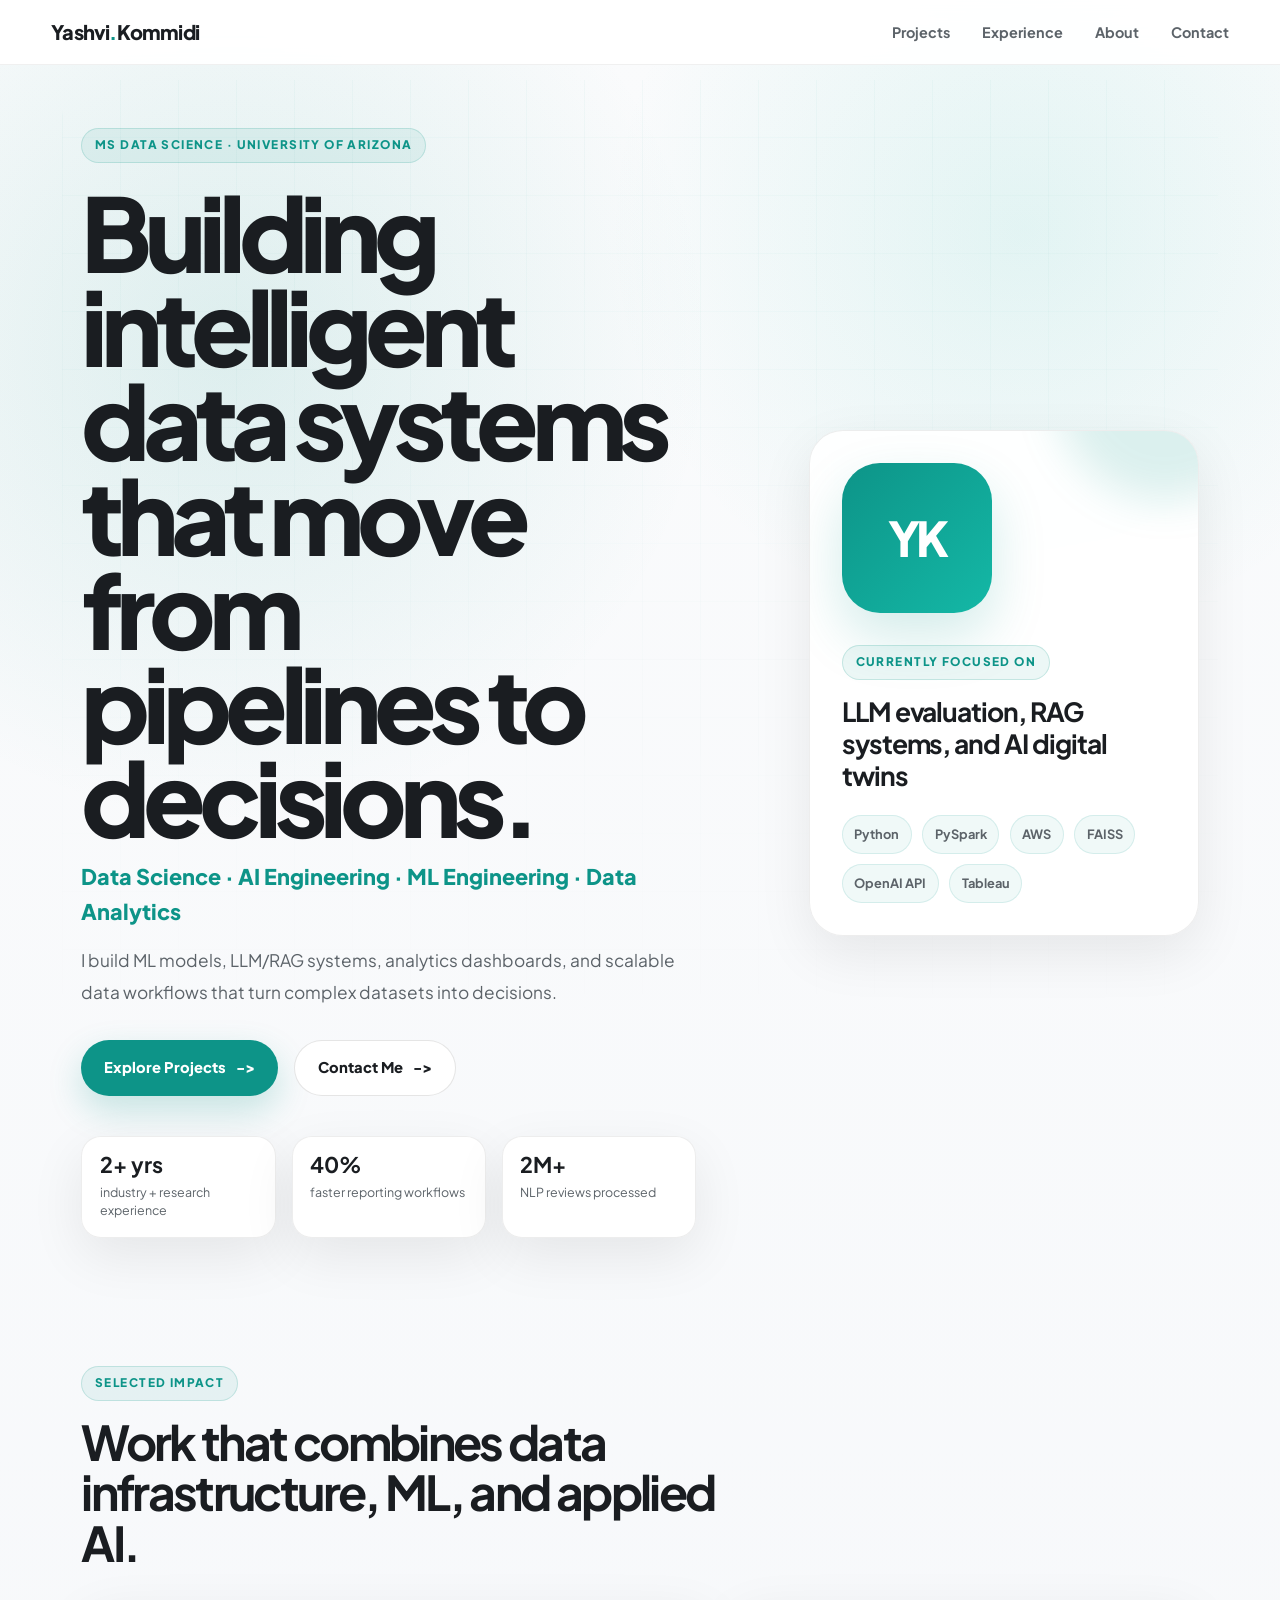
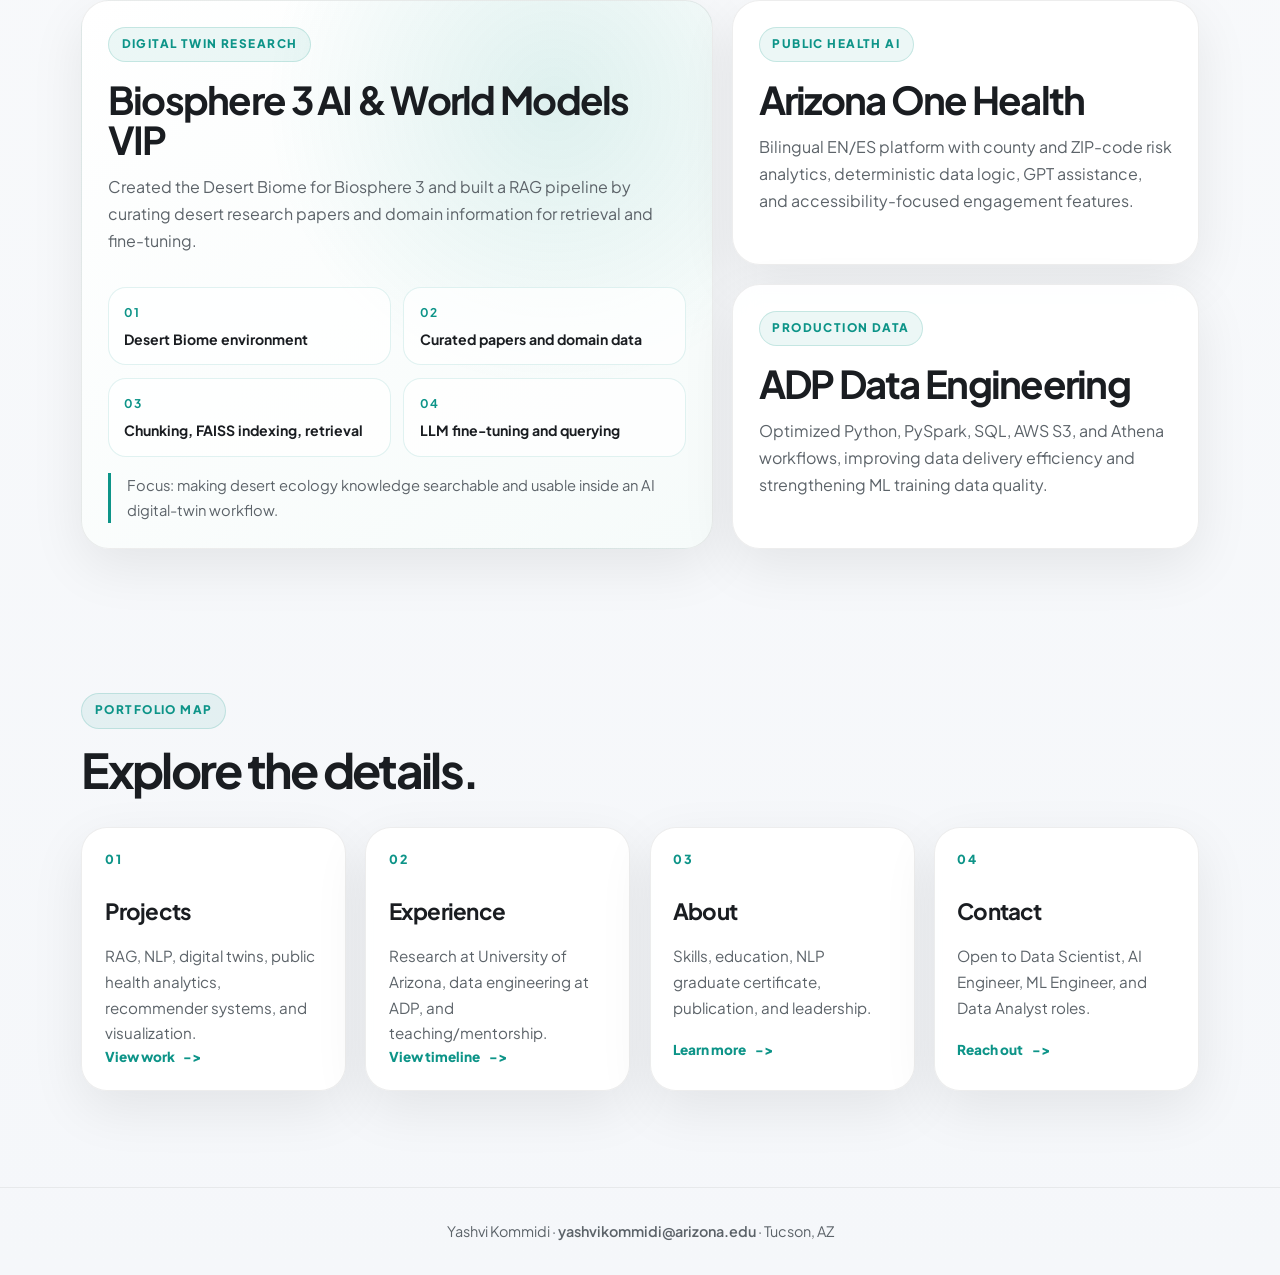
==== commit ba6ed16e: "Refine portfolio role positioning Co-authored-by: Cursor <cursoragent@cursor.com>" ====
--- a/index.html
+++ b/index.html
@@ -26,8 +26,8 @@
       <div class="hero-content">
         <span class="hero-badge">MS Data Science · University of Arizona</span>
         <h1>Building intelligent data systems that move from pipelines to decisions.</h1>
-        <p class="hero-subtitle">Data Science · ML Engineering · Data Engineering</p>
-        <p class="hero-tagline">I design scalable ETL workflows, cloud analytics systems, and LLM-powered evaluation/reporting tools across research, public health, and production data platforms.</p>
+        <p class="hero-subtitle">Data Science · AI Engineering · ML Engineering · Data Analytics</p>
+        <p class="hero-tagline">I build ML models, LLM/RAG systems, analytics dashboards, and scalable data workflows that turn complex datasets into decisions.</p>
         <div class="hero-cta">
           <a href="projects.html" class="btn-play">Explore Projects</a>
           <a href="contact.html" class="btn-info">Contact Me</a>
@@ -71,7 +71,26 @@
         <article class="spotlight-card featured">
           <span class="eyebrow">Digital Twin Research</span>
           <h3>Biosphere 3 AI & World Models VIP</h3>
-          <p>Building a Biosphere 2 knowledge base with scraping, cleaning, chunking, FAISS indexing, and local LLM querying for environmental digital-twin research.</p>
+          <p>Created the Desert Biome for Biosphere 3 and built a RAG pipeline by curating desert research papers and domain information for retrieval and fine-tuning.</p>
+          <div class="biome-flow" aria-label="Biosphere 3 Desert Biome workflow">
+            <div>
+              <strong>01</strong>
+              <span>Desert Biome environment</span>
+            </div>
+            <div>
+              <strong>02</strong>
+              <span>Curated papers and domain data</span>
+            </div>
+            <div>
+              <strong>03</strong>
+              <span>Chunking, FAISS indexing, retrieval</span>
+            </div>
+            <div>
+              <strong>04</strong>
+              <span>LLM fine-tuning and querying</span>
+            </div>
+          </div>
+          <p class="spotlight-note">Focus: making desert ecology knowledge searchable and usable inside an AI digital-twin workflow.</p>
         </article>
         <article class="spotlight-card">
           <span class="eyebrow">Public Health AI</span>
@@ -120,7 +139,7 @@
           <div class="card-overlay">
             <span class="card-icon">04</span>
             <h3 class="card-title">Contact</h3>
-            <p class="card-desc">Open to data science, ML engineering, and data engineering opportunities.</p>
+            <p class="card-desc">Open to Data Scientist, AI Engineer, ML Engineer, and Data Analyst roles.</p>
             <span class="card-cta">Reach out</span>
           </div>
         </a>
--- a/home.css
+++ b/home.css
@@ -298,6 +298,8 @@
 }
 
 .home .spotlight-card.featured {
+  display: flex;
+  flex-direction: column;
   grid-row: span 2;
   min-height: 520px;
   background:
@@ -317,6 +319,44 @@
 .home .card-desc {
   color: var(--home-muted);
   line-height: 1.7;
+}
+
+.home .biome-flow {
+  display: grid;
+  grid-template-columns: repeat(2, 1fr);
+  gap: 0.8rem;
+  margin-top: auto;
+  padding-top: 2rem;
+}
+
+.home .biome-flow div {
+  border: 1px solid rgba(13, 148, 136, 0.12);
+  border-radius: 18px;
+  padding: 0.95rem;
+  background: rgba(255, 255, 255, 0.72);
+}
+
+.home .biome-flow strong {
+  display: block;
+  color: var(--home-accent);
+  font-size: 0.75rem;
+  letter-spacing: 0.12em;
+  margin-bottom: 0.5rem;
+}
+
+.home .biome-flow span {
+  display: block;
+  color: var(--home-text);
+  font-size: 0.88rem;
+  font-weight: 700;
+  line-height: 1.35;
+}
+
+.home .spotlight-note {
+  margin-top: 1rem;
+  border-left: 3px solid var(--home-accent);
+  padding-left: 1rem;
+  font-size: 0.92rem;
 }
 
 .home .card-row {
@@ -416,7 +456,8 @@
   }
 
   .home .hero-metrics,
-  .home .card-row {
+  .home .card-row,
+  .home .biome-flow {
     grid-template-columns: 1fr;
   }
 }
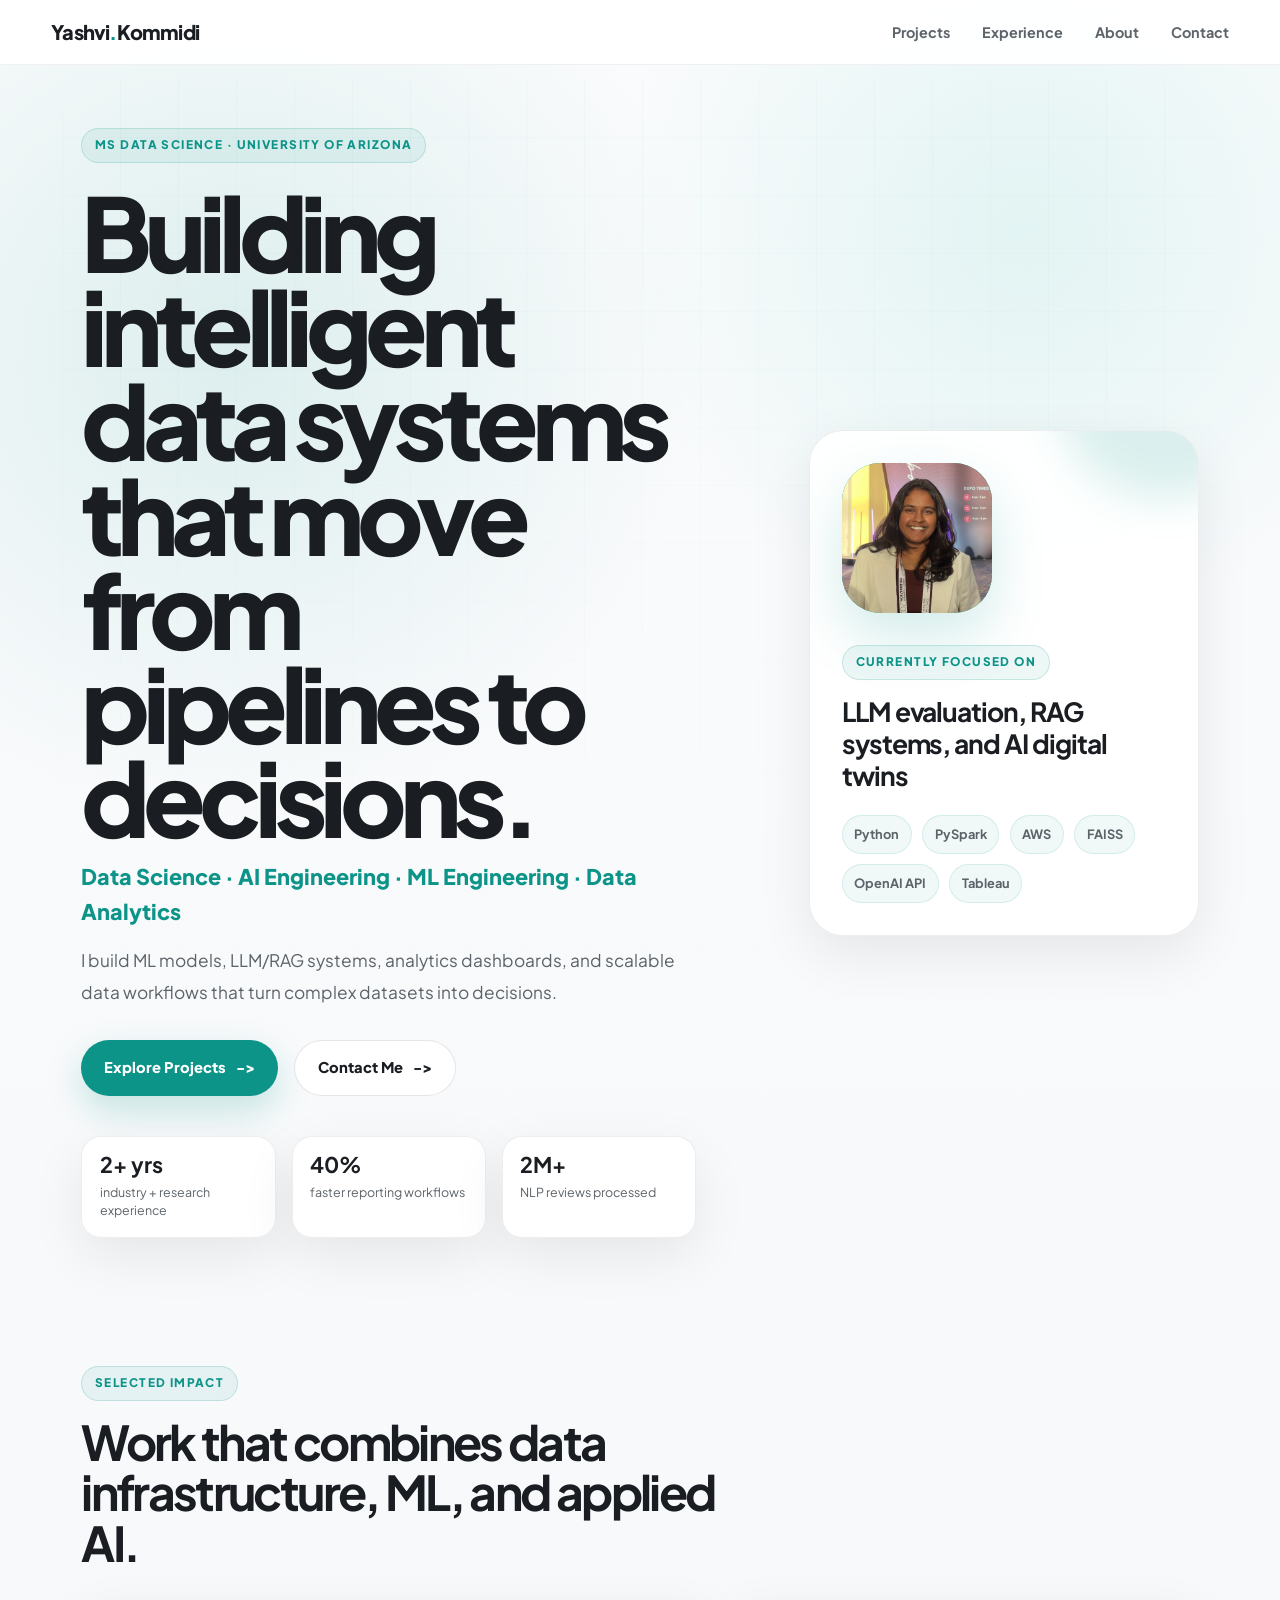
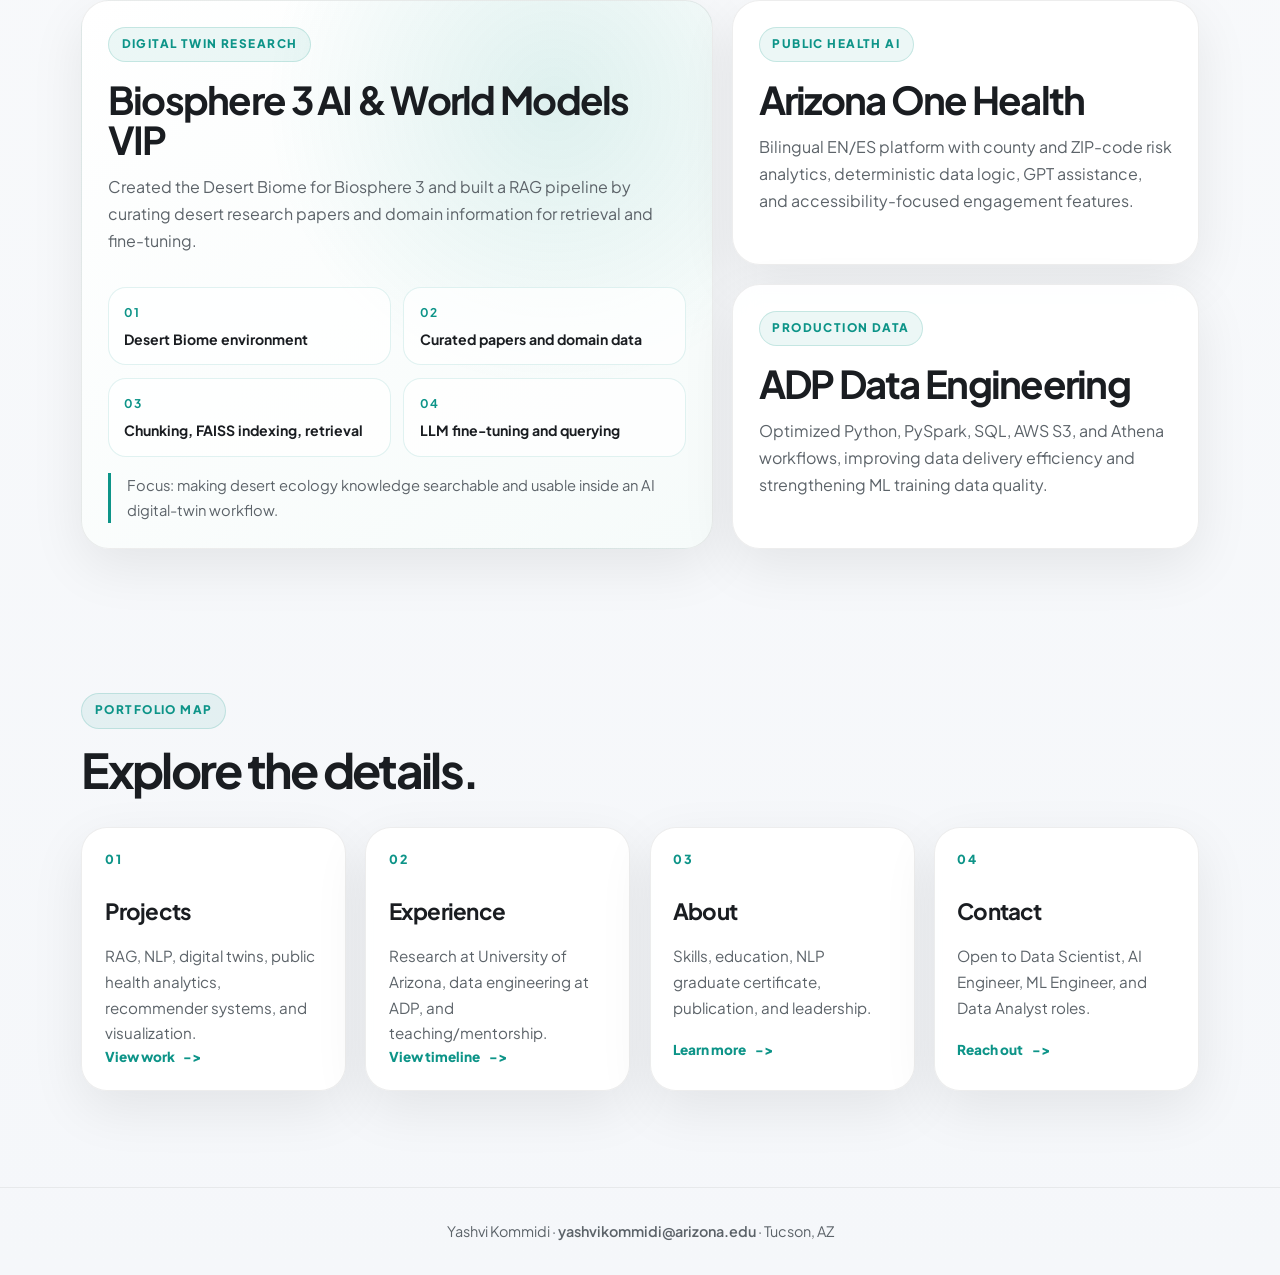
==== commit 3f9ffe64: "Show portfolio headshot Co-authored-by: Cursor <cursoragent@cursor.com>" ====
--- a/index.html
+++ b/index.html
@@ -48,7 +48,9 @@
         </div>
       </div>
       <aside class="hero-panel" aria-label="Yashvi Kommidi professional snapshot">
-        <div class="profile-orb">YK</div>
+        <div class="profile-orb">
+          <img src="Yashvi-Headshot.png" alt="Yashvi Kommidi">
+        </div>
         <p class="panel-kicker">Currently focused on</p>
         <h2>LLM evaluation, RAG systems, and AI digital twins</h2>
         <div class="signal-list">
--- a/styles.css
+++ b/styles.css
@@ -491,17 +491,19 @@
 }
 
 .profile-initials {
-  display: grid;
-  place-items: center;
   width: 112px;
   height: 112px;
   margin-bottom: 1.25rem;
   border-radius: 28px;
+  overflow: hidden;
   background: var(--accent);
-  color: white;
-  font-size: 2.4rem;
-  font-weight: 800;
-  letter-spacing: -0.08em;
+}
+
+.profile-initials img {
+  width: 100%;
+  height: 100%;
+  object-fit: cover;
+  display: block;
 }
 
 .profile-card h2 {
--- a/home.css
+++ b/home.css
@@ -218,20 +218,20 @@
 }
 
 .home .profile-orb {
-  display: grid;
-  place-items: center;
   width: 150px;
   height: 150px;
   margin-bottom: 2rem;
   border-radius: 38px;
-  background:
-    linear-gradient(135deg, #0d9488, #14b8a6),
-    #0d9488;
-  color: white;
-  font-size: 3rem;
-  font-weight: 800;
-  letter-spacing: -0.08em;
+  overflow: hidden;
+  background: #0d9488;
   box-shadow: 0 24px 54px rgba(13, 148, 136, 0.18);
+}
+
+.home .profile-orb img {
+  width: 100%;
+  height: 100%;
+  object-fit: cover;
+  display: block;
 }
 
 .home .hero-panel h2 {
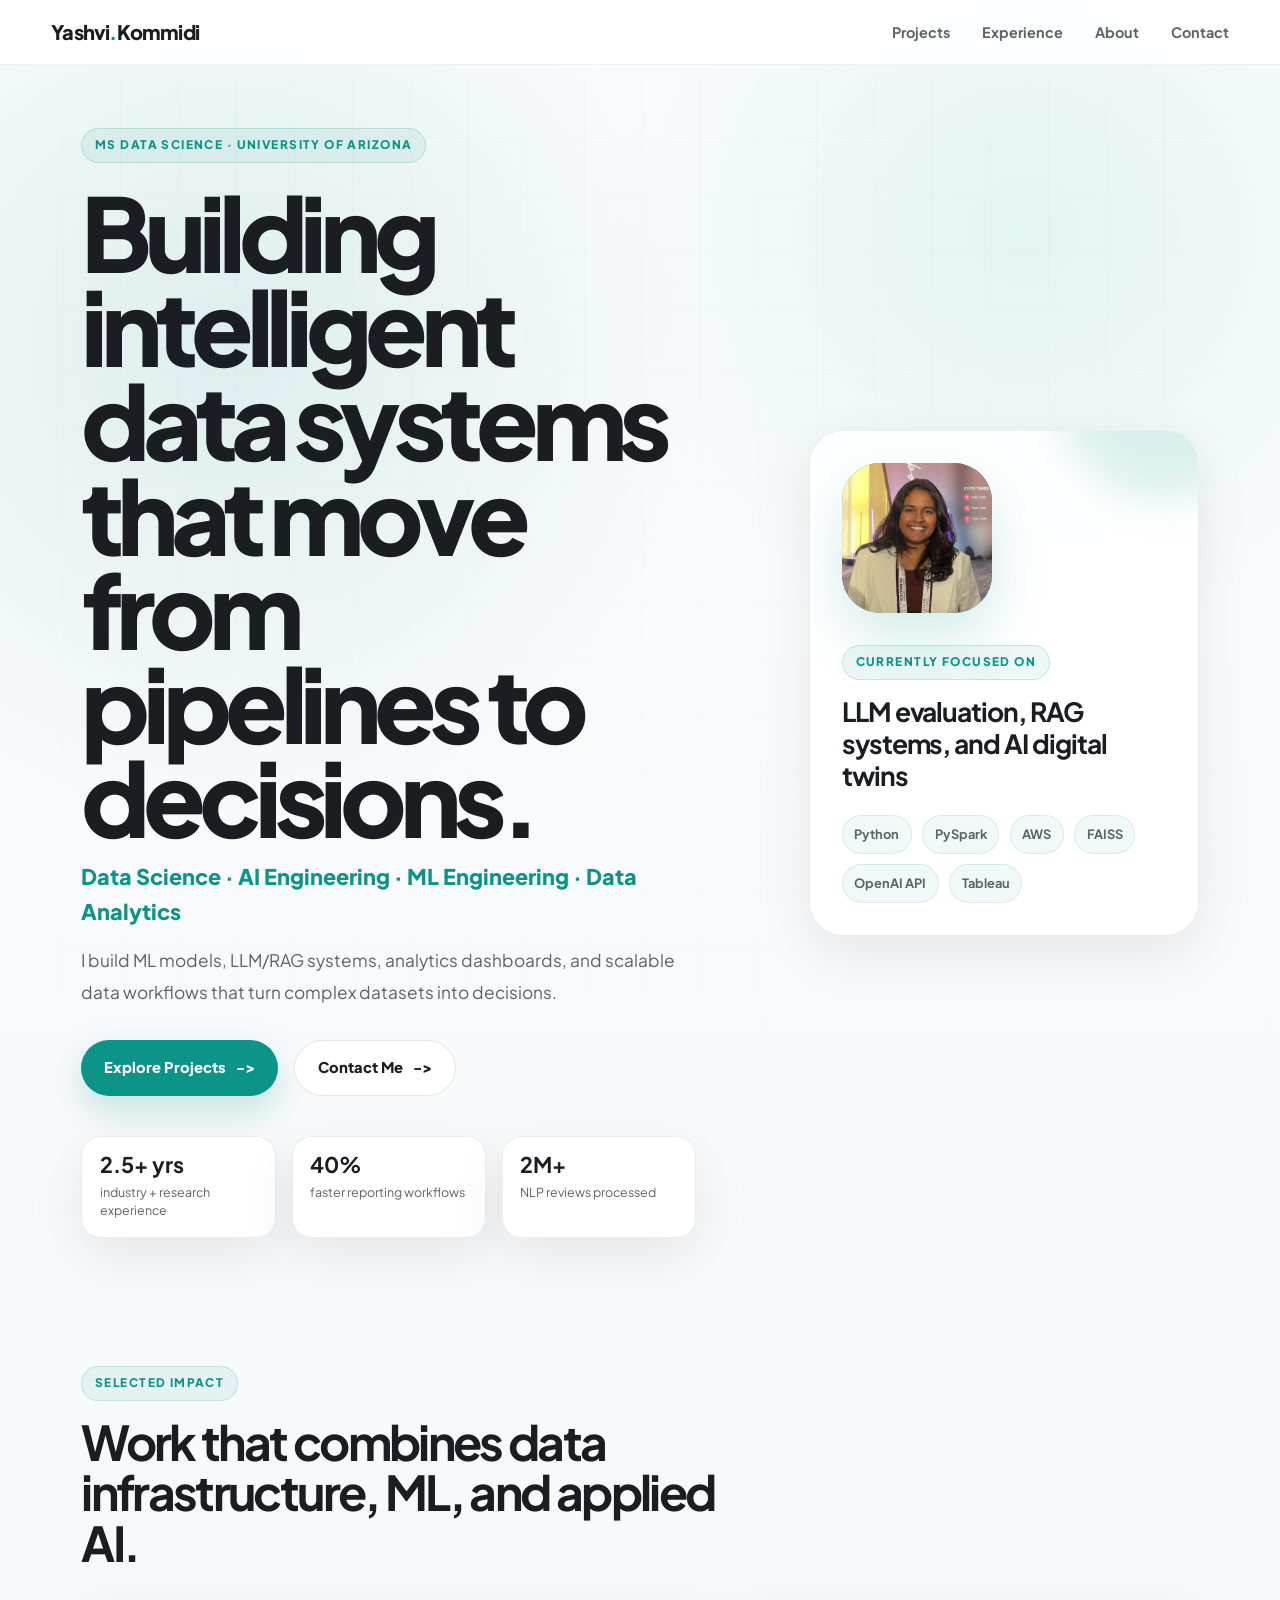
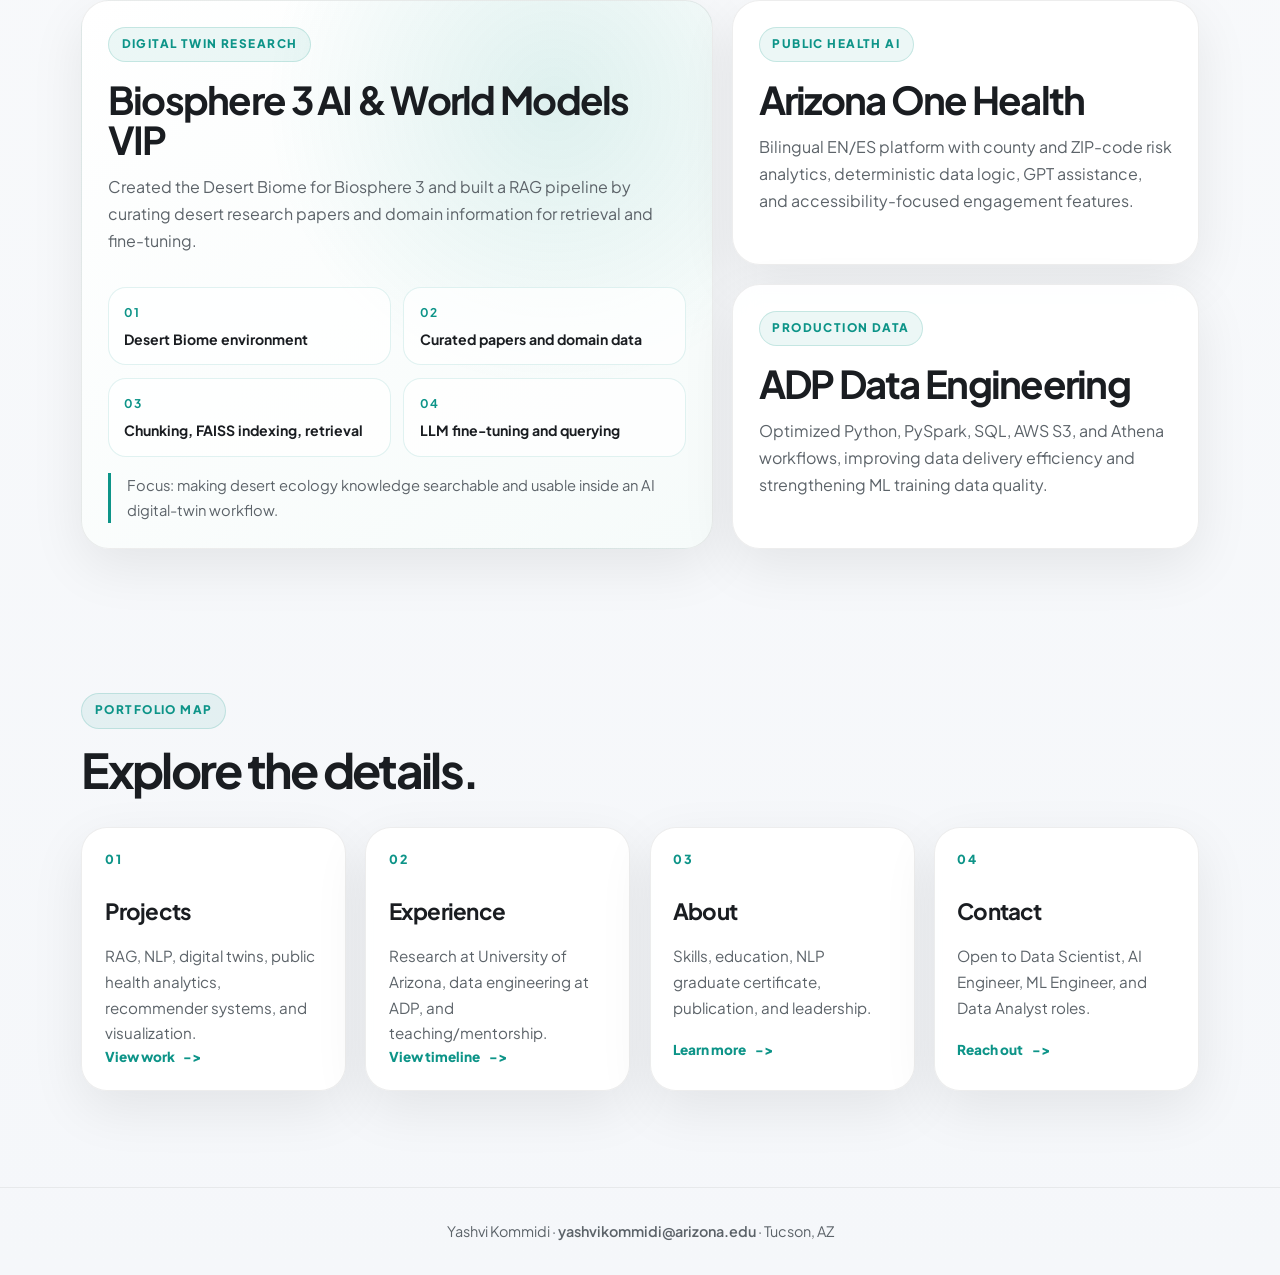
==== commit f6c03e7f: "Update experience and headshot styling Co-authored-by: Cursor <cursoragent@cursor.com>" ====
--- a/index.html
+++ b/index.html
@@ -4,8 +4,8 @@
   <meta charset="UTF-8">
   <meta name="viewport" content="width=device-width, initial-scale=1.0">
   <title>Yashvi Kommidi | Data Science Portfolio</title>
-  <link rel="stylesheet" href="styles.css?v=light-teal">
-  <link rel="stylesheet" href="home.css?v=light-teal">
+  <link rel="stylesheet" href="styles.css?v=headshot-fix">
+  <link rel="stylesheet" href="home.css?v=headshot-fix">
 </head>
 <body class="home">
   <nav class="nav">
@@ -34,7 +34,7 @@
         </div>
         <div class="hero-metrics" aria-label="Portfolio highlights">
           <div>
-            <strong>2+ yrs</strong>
+            <strong>2.5+ yrs</strong>
             <span>industry + research experience</span>
           </div>
           <div>
@@ -49,7 +49,7 @@
       </div>
       <aside class="hero-panel" aria-label="Yashvi Kommidi professional snapshot">
         <div class="profile-orb">
-          <img src="Yashvi-Headshot.png" alt="Yashvi Kommidi">
+          <img src="Yashvi-Headshot.png" alt="Yashvi Kommidi" width="150" height="150">
         </div>
         <p class="panel-kicker">Currently focused on</p>
         <h2>LLM evaluation, RAG systems, and AI digital twins</h2>
--- a/styles.css
+++ b/styles.css
@@ -491,18 +491,24 @@
 }
 
 .profile-initials {
+  position: relative;
+  flex-shrink: 0;
   width: 112px;
   height: 112px;
+  aspect-ratio: 1;
   margin-bottom: 1.25rem;
   border-radius: 28px;
   overflow: hidden;
   background: var(--accent);
+  isolation: isolate;
 }
 
 .profile-initials img {
   width: 100%;
   height: 100%;
+  max-width: 100%;
   object-fit: cover;
+  object-position: center top;
   display: block;
 }
 
--- a/home.css
+++ b/home.css
@@ -218,19 +218,25 @@
 }
 
 .home .profile-orb {
+  position: relative;
+  flex-shrink: 0;
   width: 150px;
   height: 150px;
+  aspect-ratio: 1;
   margin-bottom: 2rem;
   border-radius: 38px;
   overflow: hidden;
   background: #0d9488;
   box-shadow: 0 24px 54px rgba(13, 148, 136, 0.18);
+  isolation: isolate;
 }
 
 .home .profile-orb img {
   width: 100%;
   height: 100%;
+  max-width: 100%;
   object-fit: cover;
+  object-position: center top;
   display: block;
 }
 
